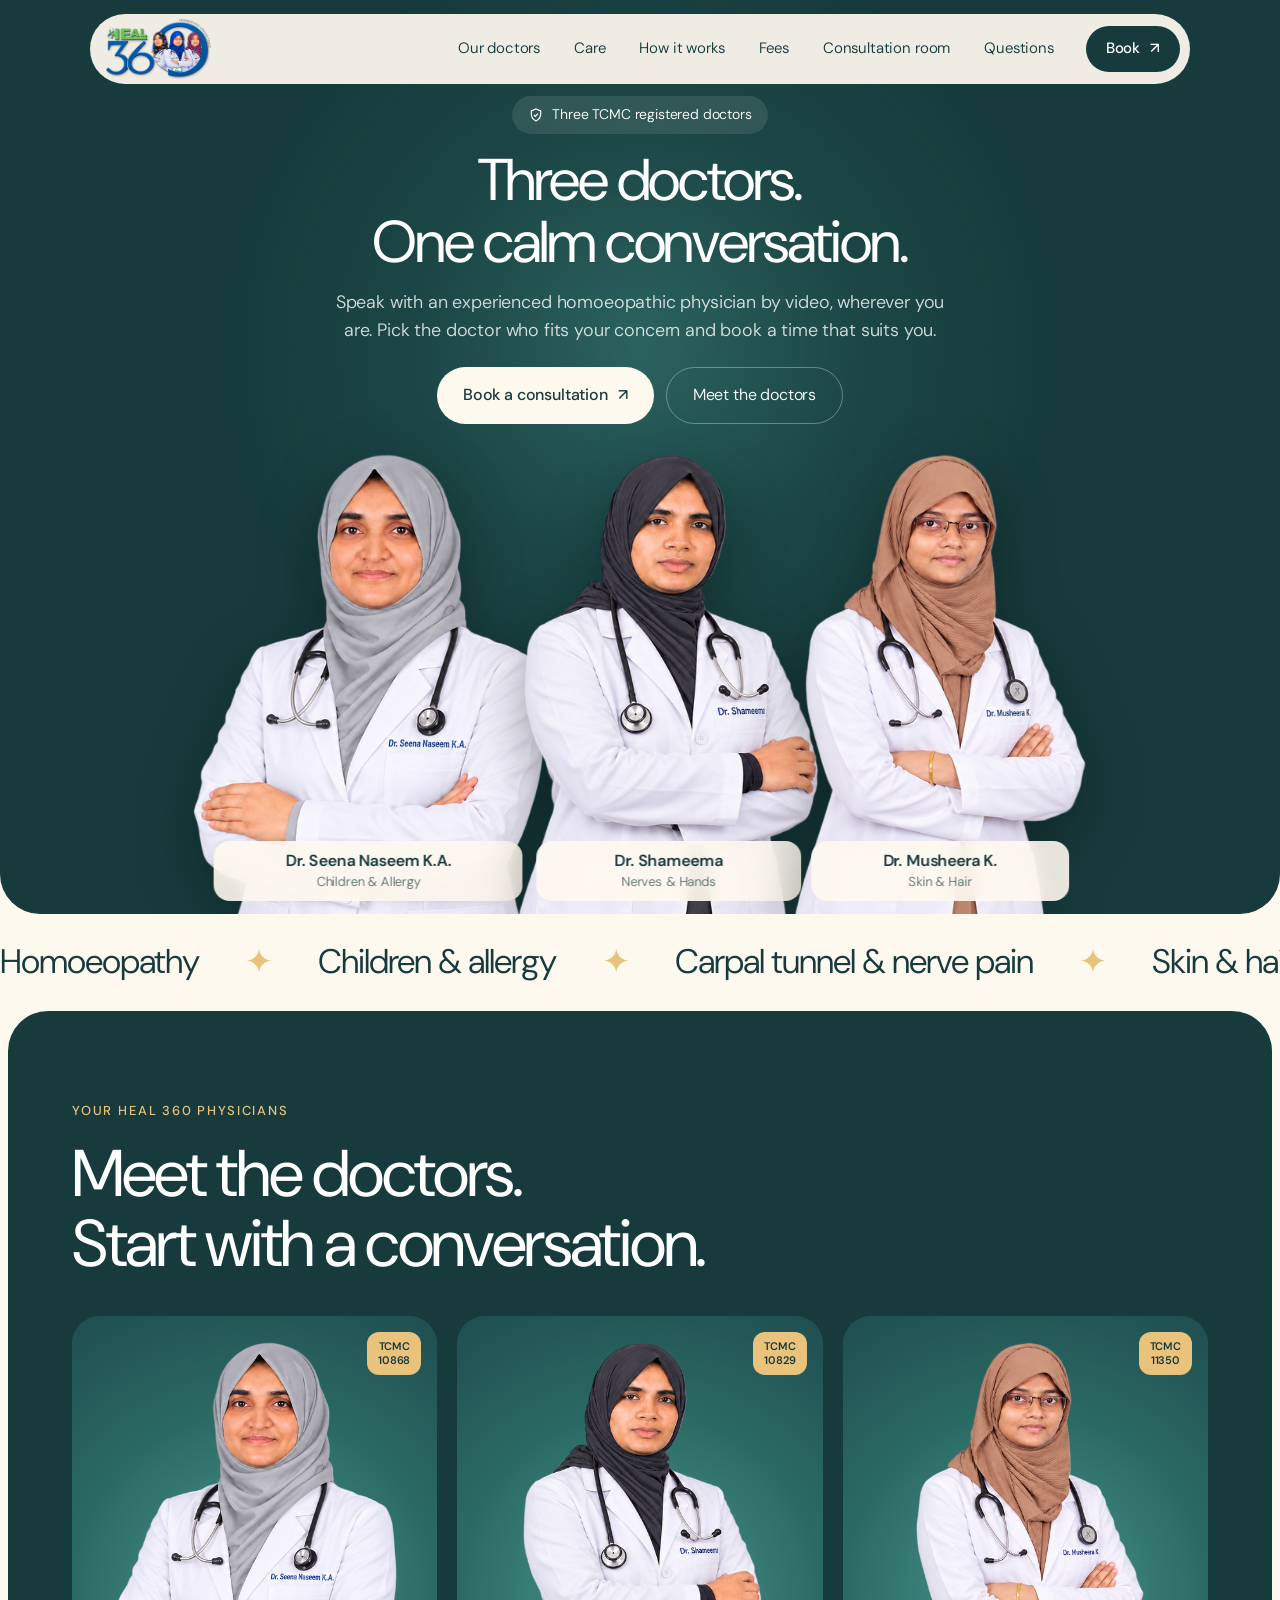
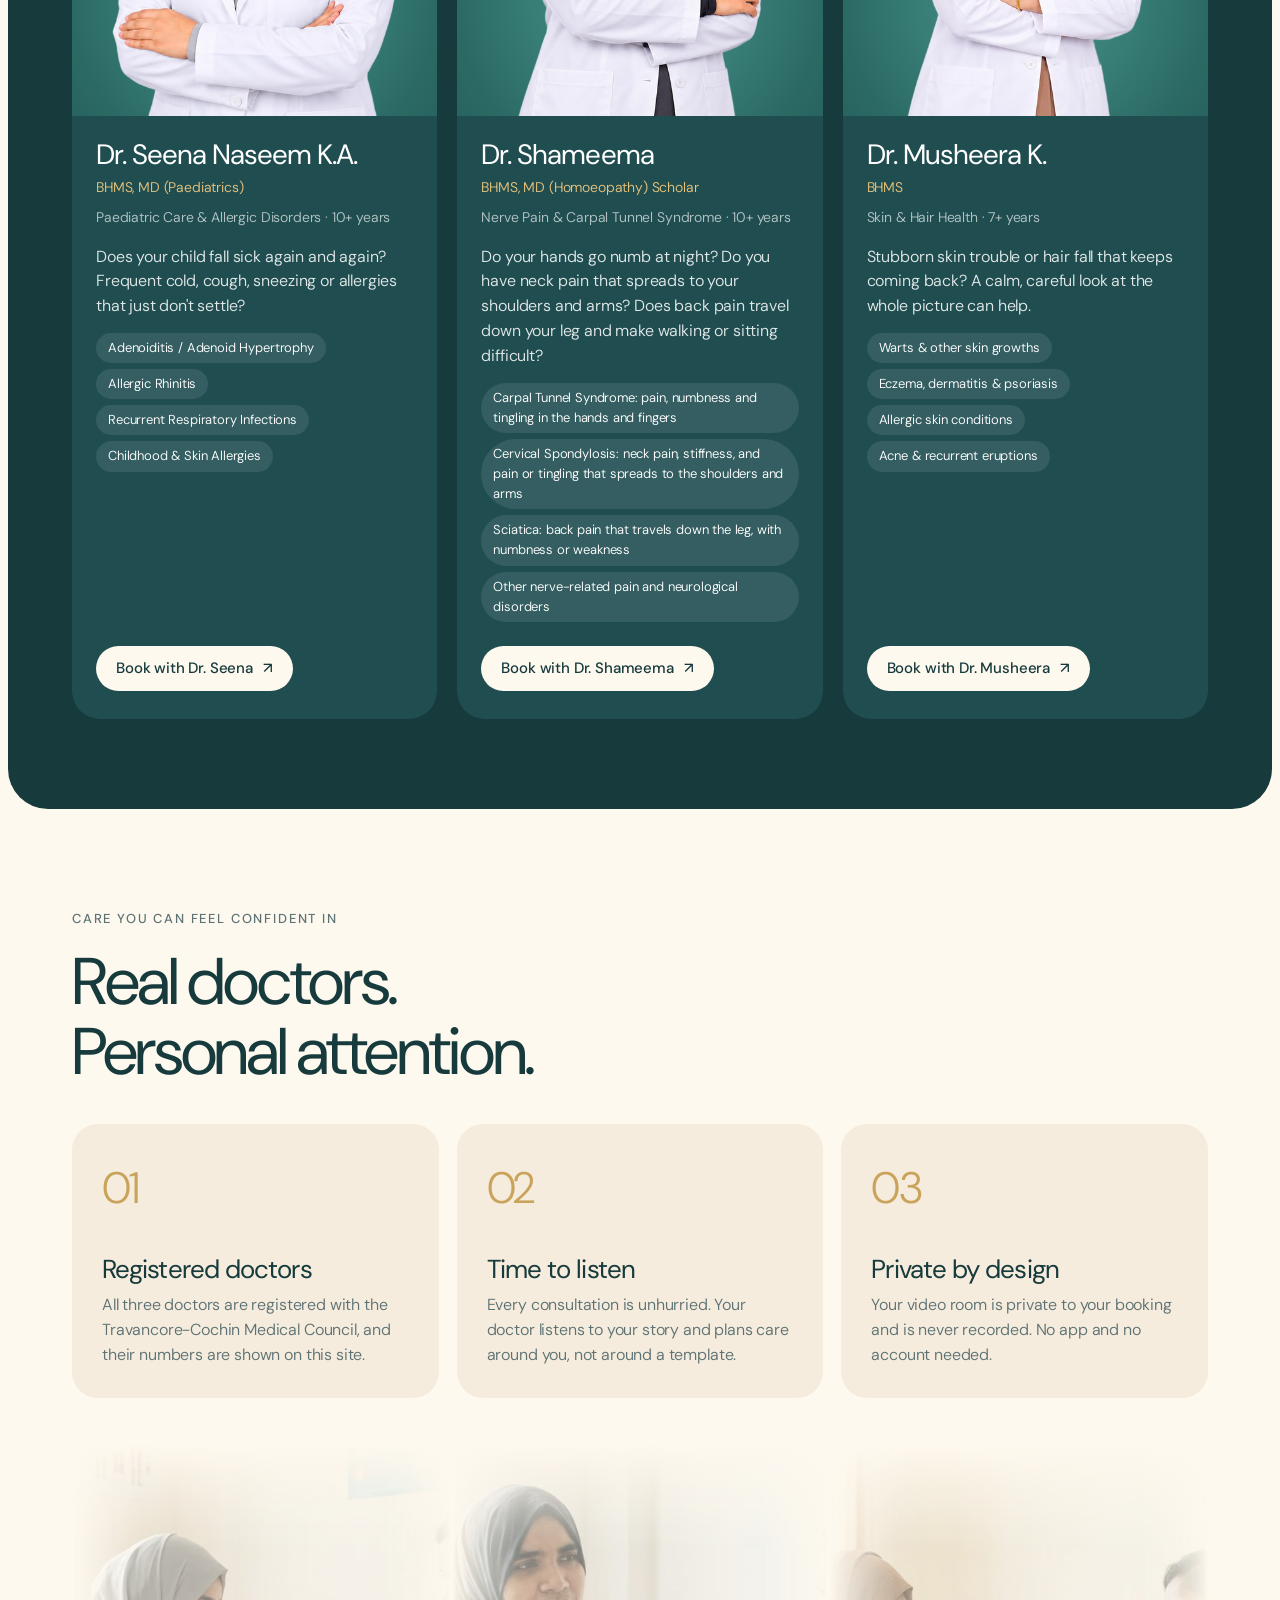
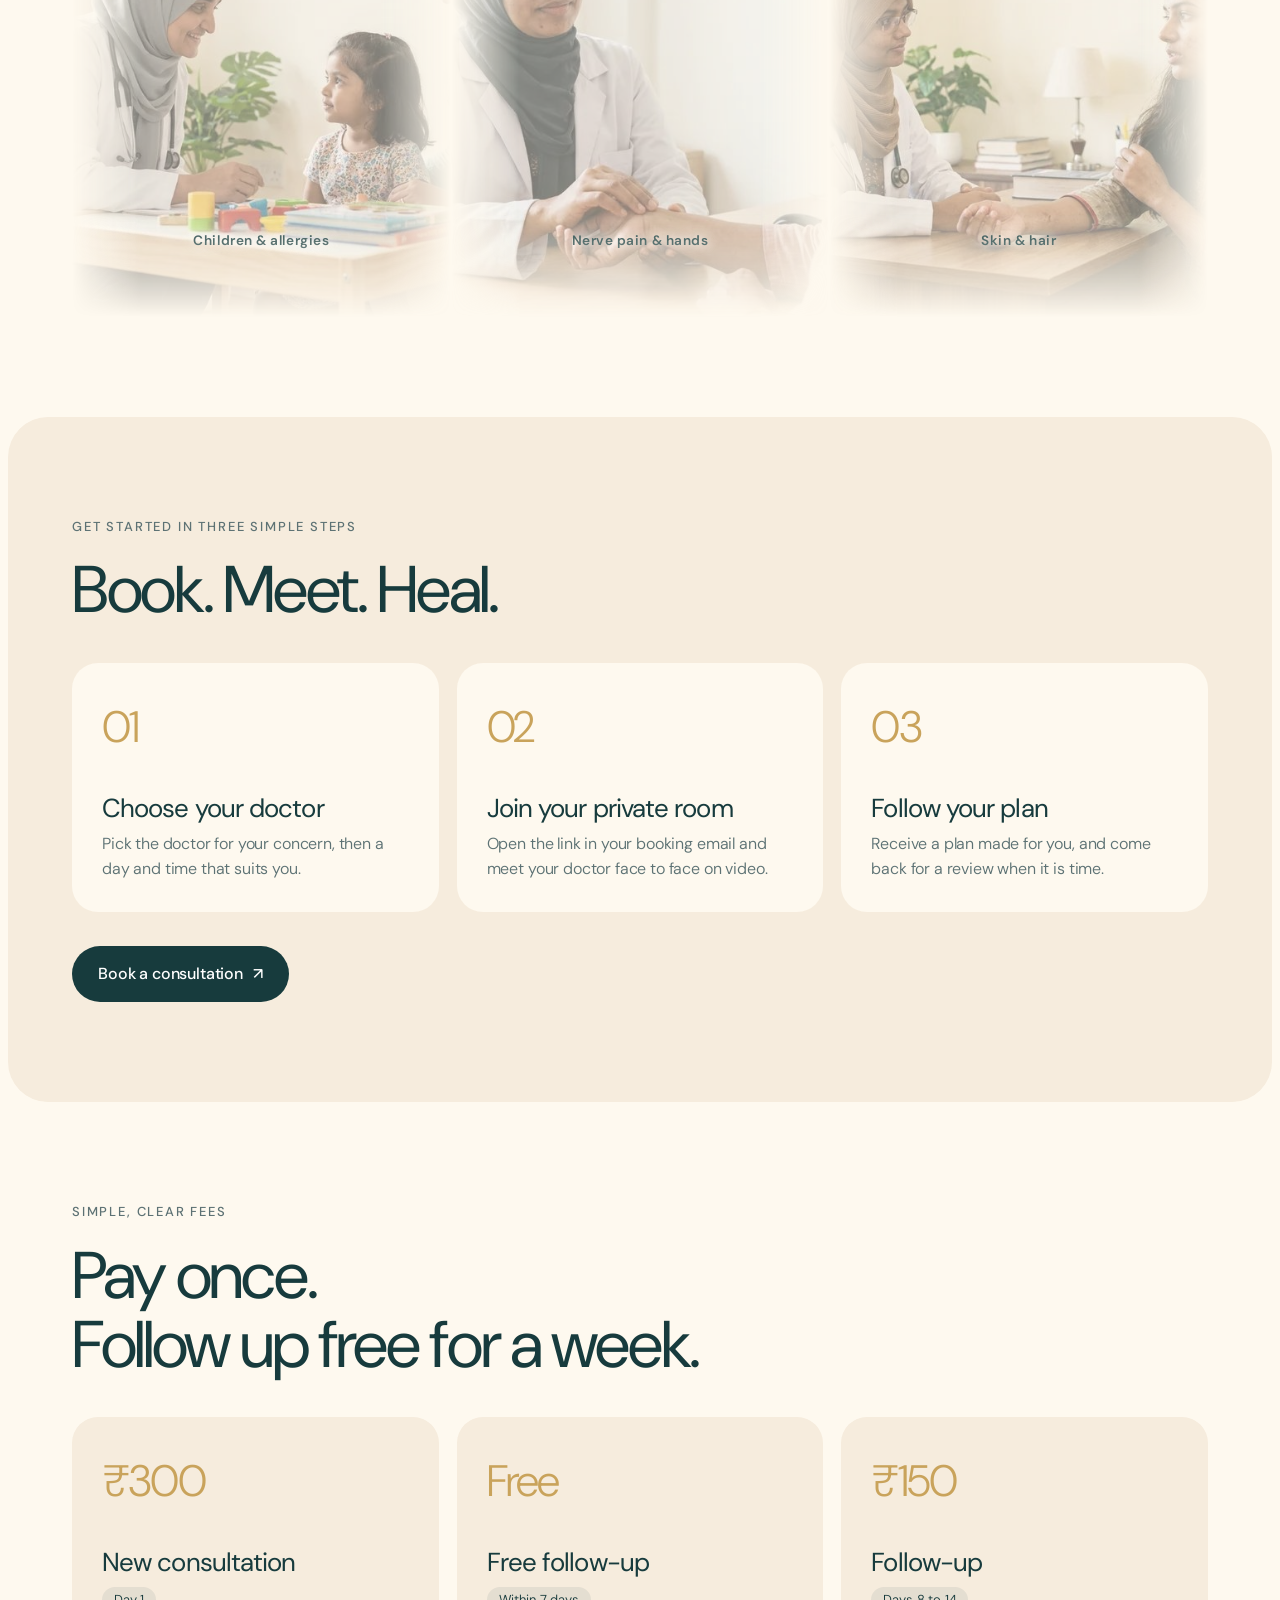
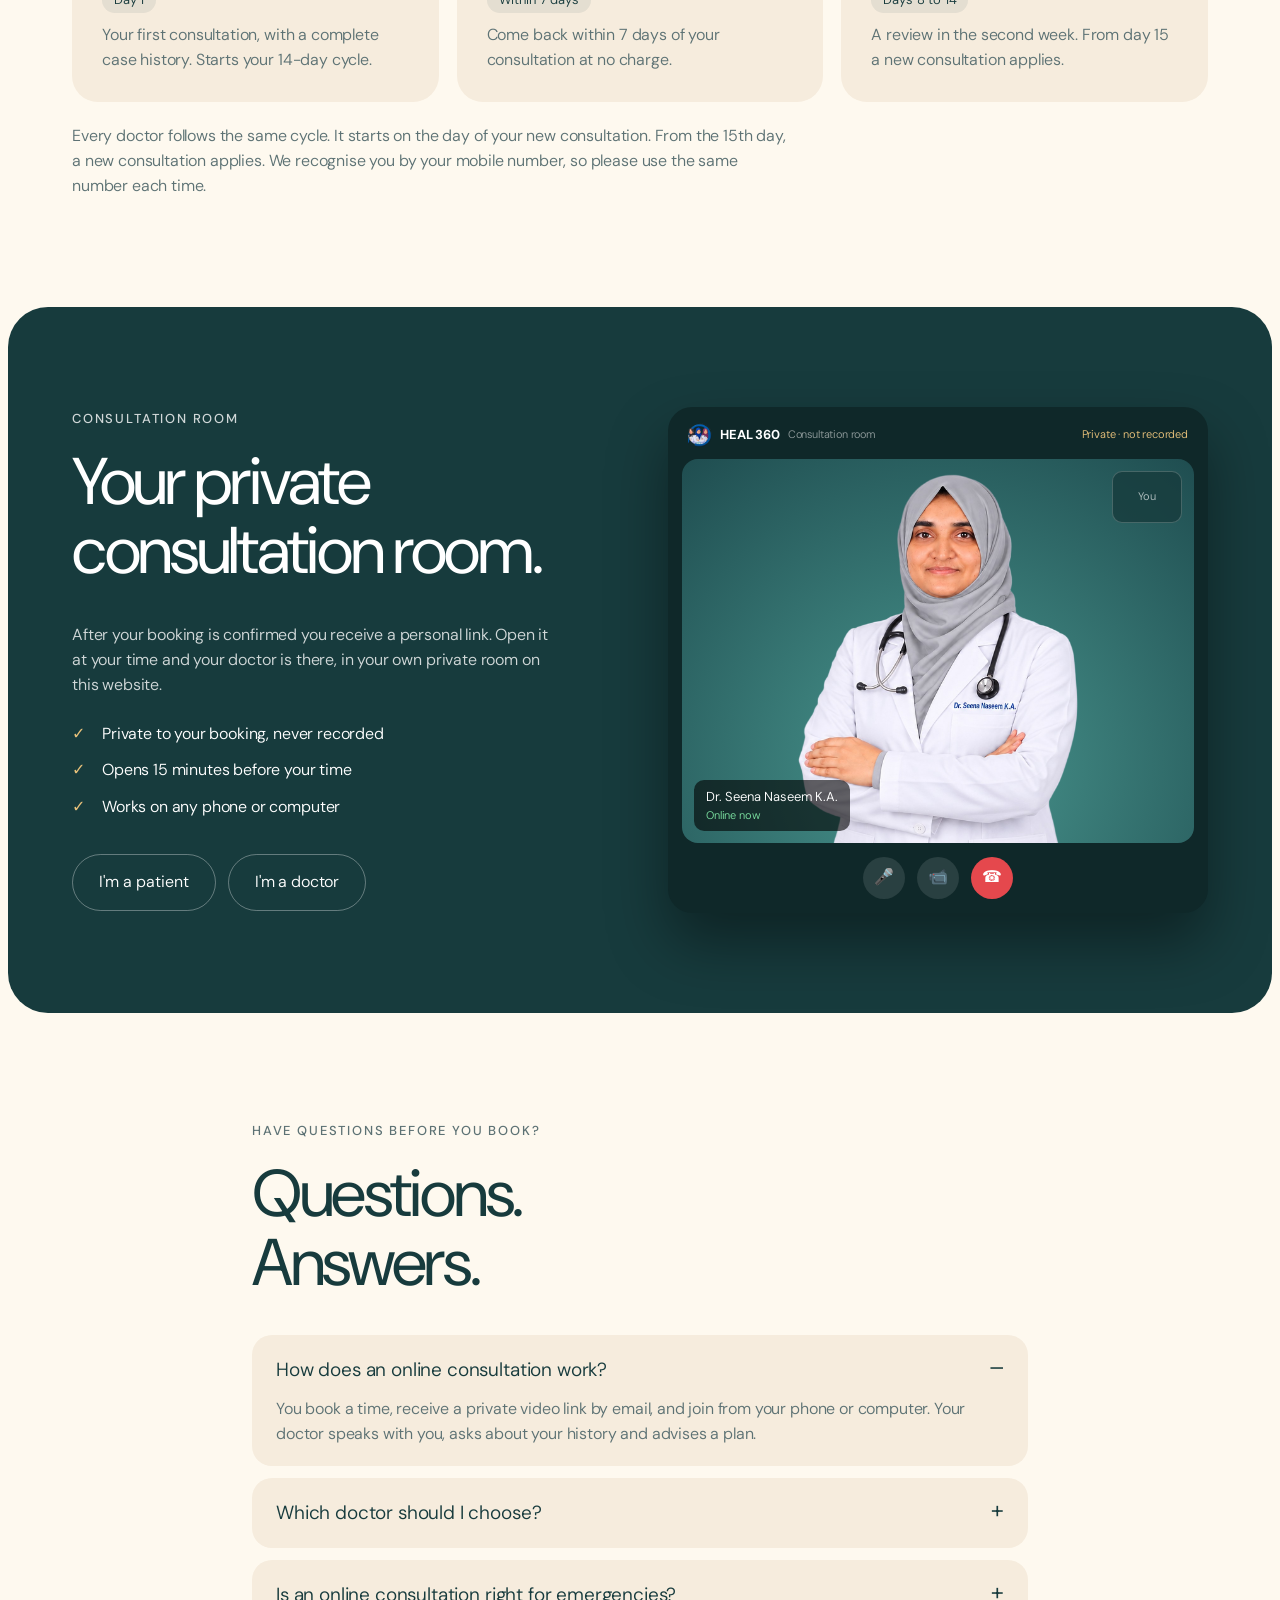
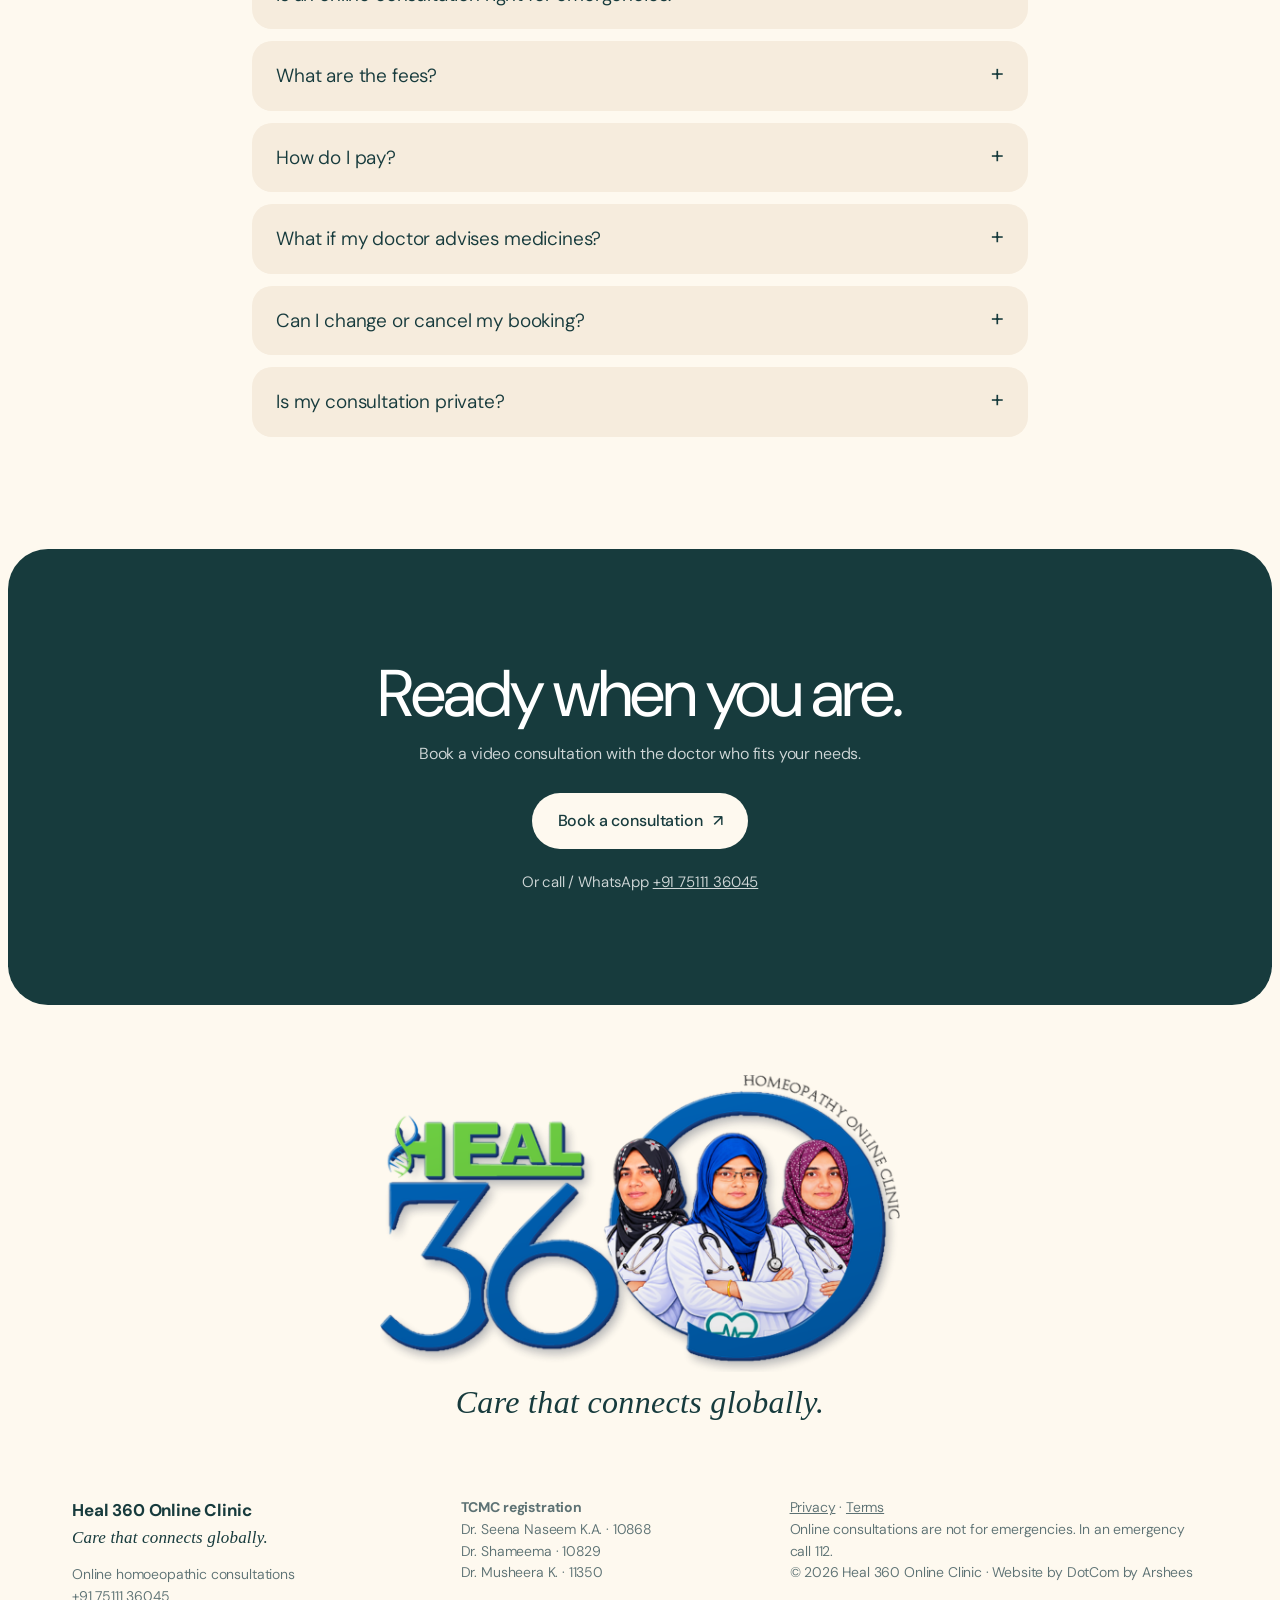
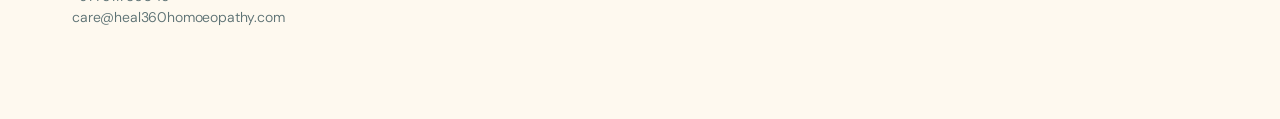
==== index.html @ 78f129c4 "Opening page animation: staggered entrance, doctors rise one by one, tags fade in Co-Authored-By: Cl" ====
<!DOCTYPE html>
<html lang="en">
<head>
<meta charset="utf-8">
<meta name="viewport" content="width=device-width,initial-scale=1">
<title>Heal 360 Online Clinic | Three doctors, one calm conversation</title>
<meta name="description" content="Heal 360 Online Clinic: online video consultation with Dr. Seena, Dr. Shameema and Dr. Musheera, three experienced homoeopathic doctors.">
<meta name="robots" content="noindex,nofollow">
<meta name="theme-color" content="#173B3D">
<link rel="preconnect" href="https://fonts.googleapis.com">
<link rel="preconnect" href="https://fonts.gstatic.com" crossorigin>
<link href="https://fonts.googleapis.com/css2?family=Google+Sans+Flex:wght@300;400;500;600&family=DM+Sans:wght@300;400;500;700&display=swap" rel="stylesheet">
<meta property="og:title" content="Heal 360 Online Clinic | Care that connects globally">
<meta property="og:description" content="Online homoeopathy video consultation with three lady doctors. New consultation &#8377;300, free follow-up within 7 days.">
<meta property="og:type" content="website">
<meta property="og:image" content="logo-real/mark-512.png">
<script type="application/ld+json">{"@context":"https://schema.org","@type":"MedicalClinic","name":"Heal 360 Online Clinic","slogan":"Care that connects globally.","medicalSpecialty":"Homeopathy","telephone":"+917511136045","email":"care@heal360homoeopathy.com","url":"https://www.heal360homoeopathy.com/","availableService":{"@type":"MedicalTherapy","name":"Online homoeopathic video consultation"},"employee":[{"@type":"Physician","name":"Dr. Seena Naseem K.A."},{"@type":"Physician","name":"Dr. Shameema"},{"@type":"Physician","name":"Dr. Musheera K."}]}</script>
<link rel="icon" type="image/png" href="logo-real/favicon-64.png">
<link rel="manifest" href="manifest.webmanifest">
<link rel="apple-touch-icon" href="icons/icon-192.png">
<link rel="stylesheet" href="style.css?v=20261127c">
</head>
<body>

<header class="pill" id="top">
  <a class="brand" href="#top"><img class="navlogo" src="logo-real/heal360-logo-nav.png" width="460" height="262" alt="Heal 360 Homoeopathy Online Clinic. Care that connects globally."></a>
  <nav id="nav">
    <a href="#doctors">Our doctors</a>
    <a href="#care">Care</a>
    <a href="#steps">How it works</a>
    <a href="#fees">Fees</a>
    <a href="room.html">Consultation room</a>
    <a href="#faq">Questions</a>
  </nav>
  <a class="go sm" href="#book" data-book>Book <i>&#8599;</i></a>
  <button class="burger" aria-label="Menu" onclick="document.getElementById('nav').classList.toggle('open')"><span></span><span></span></button>
</header>

<main>
<!-- HERO -->
<section class="hero">
  <div class="spot"></div>
  <div class="hero-in">
    <div class="hero-text">
      <p class="badge"><svg width="16" height="16" viewBox="0 0 24 24" fill="none" stroke="currentColor" stroke-width="1.8"><path d="M12 3l7 3v5c0 4.5-3 8-7 10-4-2-7-5.5-7-10V6z"/><path d="M9 12l2 2 4-4"/></svg> Three TCMC registered doctors</p>
      <h1>Three doctors.<br>One calm conversation.</h1>
      <p class="lead">Speak with an experienced homoeopathic physician by video, wherever you are. Pick the doctor who fits your concern and book a time that suits you.</p>
      <div class="cta">
        <a class="go" href="#book" data-book>Book a consultation <i>&#8599;</i></a>
        <a class="ghost" href="#doctors">Meet the doctors</a>
      </div>
    </div>
  </div>
  <div class="trio" id="trio"></div>
</section>

<!-- marquee -->
<div class="marq" aria-hidden="true"><div class="track">
  <span>Homoeopathy</span><span>Children &amp; allergy</span><span>Carpal tunnel &amp; nerve pain</span><span>Skin &amp; hair</span><span>TCMC registered doctors</span><span>Private video consultation</span>
  <span>Homoeopathy</span><span>Children &amp; allergy</span><span>Carpal tunnel &amp; nerve pain</span><span>Skin &amp; hair</span><span>TCMC registered doctors</span><span>Private video consultation</span>
</div></div>

<!-- DOCTORS -->
<section class="docs" id="doctors">
  <div class="wrap">
    <p class="eyebrow">Your Heal 360 physicians</p>
    <h2 class="light">Meet the doctors.<br>Start with a conversation.</h2>
    <div class="dgrid" id="dgrid"></div>
  </div>
</section>

<!-- CARE -->
<section class="care" id="care">
  <div class="wrap">
    <p class="eyebrow dark">Care you can feel confident in</p>
    <h2>Real doctors.<br>Personal attention.</h2>
    <div class="cgrid">
      <article class="cc reveal"><b>01</b><h3>Registered doctors</h3><p>All three doctors are registered with the Travancore-Cochin Medical Council, and their numbers are shown on this site.</p></article>
      <article class="cc reveal"><b>02</b><h3>Time to listen</h3><p>Every consultation is unhurried. Your doctor listens to your story and plans care around you, not around a template.</p></article>
      <article class="cc reveal"><b>03</b><h3>Private by design</h3><p>Your video room is private to your booking and is never recorded. No app and no account needed.</p></article>
    </div>
    <div class="faded" aria-hidden="true">
      <figure><img src="img/consult-seena.jpg" alt="" loading="lazy"><figcaption>Children &amp; allergies</figcaption></figure>
      <figure><img src="img/consult-shameema.jpg" alt="" loading="lazy"><figcaption>Nerve pain &amp; hands</figcaption></figure>
      <figure><img src="img/consult-musheera.jpg" alt="" loading="lazy"><figcaption>Skin &amp; hair</figcaption></figure>
    </div>
  </div>
</section>

<!-- STEPS -->
<section class="steps" id="steps">
  <div class="wrap">
    <p class="eyebrow dark">Get started in three simple steps</p>
    <h2>Book. Meet. Heal.</h2>
    <div class="srow">
      <div class="st reveal"><span>01</span><h3>Choose your doctor</h3><p>Pick the doctor for your concern, then a day and time that suits you.</p></div>
      <div class="st reveal"><span>02</span><h3>Join your private room</h3><p>Open the link in your booking email and meet your doctor face to face on video.</p></div>
      <div class="st reveal"><span>03</span><h3>Follow your plan</h3><p>Receive a plan made for you, and come back for a review when it is time.</p></div>
    </div>
    <a class="go dark" href="#book" data-book>Book a consultation <i>&#8599;</i></a>
  </div>
</section>

<!-- FEES -->
<section class="fees" id="fees">
  <div class="wrap">
    <p class="eyebrow dark">Simple, clear fees</p>
    <h2>Pay once.<br>Follow up free for a week.</h2>
    <div class="cgrid" id="feegrid"></div>
    <p class="feenote">Every doctor follows the same cycle. It starts on the day of your new consultation. From the 15th day, a new consultation applies. We recognise you by your mobile number, so please use the same number each time.</p>
  </div>
</section>

<!-- ROOM -->
<section class="room" id="room">
  <div class="wrap room-in">
    <div class="room-text reveal">
      <p class="eyebrow">Consultation room</p>
      <h2 class="light">Your private<br>consultation room.</h2>
      <p>After your booking is confirmed you receive a personal link. Open it at your time and your doctor is there, in your own private room on this website.</p>
      <ul class="ticks"><li>Private to your booking, never recorded</li><li>Opens 15 minutes before your time</li><li>Works on any phone or computer</li></ul>
      <div class="room-who">
        <button class="ghost" type="button" id="rwPatient">I'm a patient</button>
        <a class="ghost" href="doctor.html?next=room" id="rwDoctor">I'm a doctor</a>
      </div>
      <form class="room-link" id="rwForm" hidden>
        <label for="rwLink">Paste the consultation link from your booking email</label>
        <div><input id="rwLink" type="text" inputmode="url" placeholder="https://…/room.html?…" autocomplete="off"><button class="ghost" type="submit">Join</button></div>
        <p id="rwErr" role="alert"></p>
        <small>Can't find it? Open your booking email and tap <b>Consultation room</b>, or use <b>Change or cancel</b> on the booking page. The room opens 15 minutes before your time.</small>
      </form>
    </div>
    <div class="room-demo reveal" aria-hidden="true">
      <div class="rd-bar"><img src="logo-real/globe-mark.png" alt="" width="24" height="24"><b>HEAL 360</b><small>Consultation room</small><span>Private &middot; not recorded</span></div>
      <div class="rd-stage"><img id="rdimg" src="img/seena.png" alt=""><div class="rd-name" id="rdname">Dr. Seena Naseem K.A.<small>Online now</small></div><div class="rd-me"><em>You</em></div></div>
      <div class="rd-ctl"><i>&#127908;</i><i>&#128249;</i><i class="end">&#9742;</i></div>
    </div>
  </div>
</section>

<!-- FAQ -->
<section class="faq" id="faq">
  <div class="wrap narrow">
    <p class="eyebrow dark">Have questions before you book?</p>
    <h2>Questions.<br>Answers.</h2>
    <details open><summary>How does an online consultation work?</summary><p>You book a time, receive a private video link by email, and join from your phone or computer. Your doctor speaks with you, asks about your history and advises a plan.</p></details>
    <details><summary>Which doctor should I choose?</summary><p>Dr. Seena is the specialist for children and allergies, Dr. Shameema for nerve pain, carpal tunnel syndrome, neck pain and sciatica, and Dr. Musheera for skin and hair health. If you are unsure, send a WhatsApp message and we will guide you.</p></details>
    <details><summary>Is an online consultation right for emergencies?</summary><p>No. Online consultations are not for emergencies. In an emergency, call your local emergency number (112 in India) or go to the nearest hospital.</p></details>
    <details><summary>What are the fees?</summary><p>A new consultation is &#8377;300. A follow-up within 7 days of your consultation is free, and a follow-up on days 8 to 14 is &#8377;150. From the 15th day a new consultation applies.</p></details>
    <details><summary>How do I pay?</summary><p>You pay by UPI while booking. Scan the QR code or tap Pay in your UPI app, and the payment goes straight to your doctor. Your doctor confirms the booking after seeing the payment.</p></details>
    <details><summary>What if my doctor advises medicines?</summary><p>Your doctor adds the medicine amount for you. You then receive a payment link by email, and the payment goes to that doctor's own UPI. Your booking page shows the amount and lets you tell us when you have paid.</p></details>
    <details><summary>Can I change or cancel my booking?</summary><p>Yes. Use the Change or cancel link in your booking email. Changes close a short time before the consultation, so please do it early.</p></details>
    <details><summary>Is my consultation private?</summary><p>Yes. Your video room is private to your booking and the call is not recorded.</p></details>
  </div>
</section>

<section class="final" id="book">
  <div class="wrap center">
    <h2 class="light">Ready when you are.</h2>
    <p>Book a video consultation with the doctor who fits your needs.</p>
    <a class="go" href="#book" data-book>Book a consultation <i>&#8599;</i></a>
    <p class="call">Or call / WhatsApp <a href="tel:+917511136045">+91 75111 36045</a></p>
  </div>
</section>
<section class="brandband" aria-label="Heal 360">
  <div class="wrap"><img src="logo-real/heal360-logo-transparent.png" alt="Heal 360 Homoeopathy Online Clinic" width="1100" height="628" loading="lazy"><p class="slogan">Care that connects globally.</p></div>
</section>
</main>

<footer>
  <div class="wrap foot">
    <div><b class="fname">Heal 360 Online Clinic</b><span class="slogan sm">Care that connects globally.</span><p>Online homoeopathic consultations<br><a href="tel:+917511136045">+91 75111 36045</a><br><a href="mailto:care@heal360homoeopathy.com">care@heal360homoeopathy.com</a></p></div>
    <div class="regs"><b>TCMC registration</b><br>Dr. Seena Naseem K.A. · 10868<br>Dr. Shameema · 10829<br>Dr. Musheera K. · 11350</div>
    <div class="small"><a href="privacy.html">Privacy</a> &middot; <a href="terms.html">Terms</a><br>Online consultations are not for emergencies. In an emergency call 112.<br>© 2026 Heal 360 Online Clinic · Website by DotCom by Arshees</div>
  </div>
</footer>

<a class="wa" href="https://wa.me/917511136045" aria-label="WhatsApp the clinic" target="_blank" rel="noopener">WhatsApp</a>

<script>document.write('<script src="config.js?v='+Date.now()+'"><\/script>')</script>
<script src="script.js"></script>
<script src="qrcode.js"></script>
<script src="booking.js"></script>
<script>
(function(){try{var T=(window.SITE&&SITE.consultations&&SITE.consultations.types)||[],g=document.getElementById("feegrid");if(!g)return;
var by=function(k){return T.filter(function(x){return x.calSlug===k})[0]||{fee:0}};
var cards=[["New consultation","\u20B9"+by("online-video-consultation").fee,"Day 1","Your first consultation, with a complete case history. Starts your 14-day cycle."],["Free follow-up","Free","Within 7 days","Come back within 7 days of your consultation at no charge."],["Follow-up","\u20B9"+by("follow-up-paid").fee,"Days 8 to 14","A review in the second week. From day 15 a new consultation applies."]];
g.innerHTML=cards.map(function(c){return '<article class="cc reveal in"><b>'+c[1]+'</b><h3>'+c[0]+'</h3><p><span class="chip2">'+c[2]+'</span><br>'+c[3]+'</p></article>'}).join("")}catch(e){}})();
</script>
<script>
(function(){
  var b=document.getElementById("rwPatient"),f=document.getElementById("rwForm"),i=document.getElementById("rwLink"),e=document.getElementById("rwErr");
  if(!b||!f)return;
  b.onclick=function(){f.hidden=!f.hidden;if(!f.hidden)i.focus();};
  f.onsubmit=function(ev){ev.preventDefault();e.textContent="";
    var v=i.value.trim(),m=v.match(/room\.html\?([^\s#]+)/);
    if(!m){e.textContent="That doesn't look like a consultation link. Please paste the whole link from your email.";return;}
    location.href="room.html?"+m[1];};
})();
</script>
</body>
</html>
---- style.css ----
:root{--teal:#173B3D;--teal2:#1f4d50;--cream:#FEF9EF;--beige:#F6ECDD;--ink:#173B3D;--mut:#5d7274;--acc:#E9C27B}
*{box-sizing:border-box;margin:0;padding:0}
html{scroll-behavior:smooth;scroll-padding-top:90px}
html,body{overflow-x:clip}
body{font-family:'Google Sans Flex','DM Sans',system-ui,sans-serif;font-weight:350;background:var(--cream);color:var(--ink);line-height:1.55;letter-spacing:-.01em}
img{max-width:100%;display:block}
a{color:inherit;text-decoration:none}
.wrap{max-width:1180px;margin:0 auto;padding:0 22px}.narrow{max-width:820px}.center{text-align:center}
h1,h2,h3{font-weight:400;letter-spacing:-.035em;line-height:1.05}
h2{font-size:clamp(34px,5.4vw,66px);margin-bottom:38px}
h2.light{color:#fff}
.eyebrow{font-size:13px;letter-spacing:.14em;text-transform:uppercase;color:var(--acc);margin-bottom:18px;font-weight:500}.eyebrow.dark{color:var(--mut)}
/* buttons */
.go{display:inline-flex;align-items:center;gap:10px;background:var(--cream);color:var(--teal);padding:16px 26px;border-radius:99px;font-weight:500;transition:.3s}
.go i{font-style:normal;transition:.3s}.go:hover{transform:translateY(-2px);box-shadow:0 10px 30px #0004}.go:hover i{transform:translate(3px,-3px)}
.go.sm{padding:11px 20px;font-size:15px}.go.dark{background:var(--teal);color:#fff}
.ghost{display:inline-flex;padding:15px 26px;border-radius:99px;border:1px solid #ffffff55;color:#fff;transition:.3s}.ghost:hover{background:#ffffff18}
/* nav */
.pill{position:fixed;z-index:50;top:14px;left:50%;transform:translateX(-50%);width:min(1100px,calc(100% - 24px));display:flex;align-items:center;gap:18px;padding:9px 10px 9px 16px;border-radius:99px;background:#fef9efcc;backdrop-filter:blur(14px);-webkit-backdrop-filter:blur(14px);transition:.3s;animation:drop .9s both}
.pill.on{box-shadow:0 8px 30px #173b3d26}
@keyframes drop{from{opacity:0;transform:translate(-50%,-30px)}}
.brand{display:flex;align-items:center;gap:10px;line-height:1.1}.brand b{display:block;font-weight:600;font-size:16px}.brand small{font-size:11px;color:var(--mut)}
#nav{display:flex;gap:6px;margin-left:auto}#nav a{padding:9px 14px;border-radius:99px;font-size:15px}#nav a:hover{background:#173b3d14}
.pill .go{background:var(--teal);color:#fff}
.burger{display:none;background:none;border:0;width:38px;height:38px;cursor:pointer}.burger span{display:block;height:2px;background:var(--teal);margin:6px 8px}
/* hero */
.hero{position:relative;background:var(--teal);color:#fff;min-height:100svh;padding:120px 0 0;overflow:hidden;display:flex;flex-direction:column;border-radius:0 0 40px 40px}
.spot{position:absolute;left:50%;top:38%;width:900px;height:900px;transform:translate(-50%,-50%);background:radial-gradient(circle,#3f8a8180 0,#2b6a6440 35%,transparent 65%);animation:breathe 7s ease-in-out infinite}
@keyframes breathe{50%{transform:translate(-50%,-50%) scale(1.12)}}
.hero-in{position:relative;z-index:3;text-align:center;padding:0 22px}
.hero-text{max-width:820px;margin:0 auto}
.badge{display:inline-flex;gap:8px;align-items:center;font-size:14px;background:#ffffff1a;padding:8px 16px;border-radius:99px;margin-bottom:24px}
h1{font-size:clamp(40px,7vw,92px);margin-bottom:22px;animation:rise 1s .2s both}
.lead{font-size:clamp(16px,1.6vw,20px);color:#ffffffcc;max-width:620px;margin:0 auto 28px;animation:rise 1s .4s both}
.cta{display:flex;gap:12px;justify-content:center;flex-wrap:wrap;animation:rise 1s .6s both}
@keyframes rise{from{opacity:0;transform:translateY(30px)}}
.trio{position:relative;z-index:2;display:grid;grid-template-columns:repeat(3,1fr);max-width:1000px;width:100%;margin:auto auto 0;padding:30px 12px 0;align-items:end;gap:0}
.fig{position:relative;display:block;animation:rise 1.2s both}.fig:nth-child(1){animation-delay:.5s}.fig:nth-child(2){animation-delay:.7s}.fig:nth-child(3){animation-delay:.9s}
.fig img{width:100%;height:auto;transition:transform .5s ease;filter:drop-shadow(0 20px 30px #0005)}
.fig:hover img{transform:translateY(-8px)}
.chip{position:absolute;left:50%;bottom:14px;transform:translateX(-50%);width:88%;background:#fef9efe6;color:var(--teal);border-radius:16px;padding:10px 12px;text-align:center;line-height:1.25;backdrop-filter:blur(8px)}
.chip b{display:block;font-weight:600;font-size:clamp(11px,1.5vw,16px)}.chip span{font-size:clamp(10px,1.2vw,13px);color:var(--mut)}
/* marquee */
.marq{overflow:hidden;padding:22px 0;white-space:nowrap}
.track{display:inline-flex;gap:46px;animation:mq 32s linear infinite}.track span{font-size:clamp(20px,3vw,34px);letter-spacing:-.03em;color:var(--teal)}
.track span::after{content:"✦";margin-left:46px;color:var(--acc)}
@keyframes mq{to{transform:translateX(-50%)}}
/* doctors */
.docs{background:var(--teal);color:#fff;padding:90px 0;border-radius:40px;margin:0 8px}
.dgrid{display:grid;grid-template-columns:repeat(3,1fr);gap:20px}
.dcard{background:var(--teal2);border-radius:28px;overflow:hidden;display:flex;flex-direction:column;transition:.4s}
.dcard:hover{transform:translateY(-6px);background:#255a5d}
.dpic{position:relative;background:radial-gradient(circle at 50% 70%,#4a9890 0,#2b6a64 55%,#1f4d50 100%);padding-top:26px}
.dpic img{width:82%;margin:0 auto}
.seal{position:absolute;top:16px;right:16px;font-size:11px;line-height:1.25;text-align:center;background:var(--acc);color:var(--teal);padding:8px 11px;border-radius:12px;font-weight:600}
.dbody{padding:24px 24px 28px;display:flex;flex-direction:column;gap:8px;flex:1}
.dbody h3{font-size:28px}.q{color:var(--acc);font-size:14px}.r{color:#ffffffaa;font-size:14px}
.h{margin-top:8px;color:#ffffffdd}
.dbody ul{list-style:none;display:flex;flex-wrap:wrap;gap:6px;margin:6px 0 16px}.dbody li{font-size:13px;background:#ffffff18;padding:5px 12px;border-radius:99px}
.dbody .go{margin-top:auto;align-self:flex-start}
/* care */
.care,.steps,.faq,.fees{padding:100px 0}.feenote{margin-top:22px;color:var(--mut);max-width:720px}.chip2{display:inline-block;background:#173b3d14;border-radius:99px;padding:3px 12px;font-size:13px;margin-bottom:10px;color:var(--teal)}.fname{display:block;font-size:17px;margin-bottom:2px;color:var(--teal)}.small a{text-decoration:underline}
.cgrid,.srow{display:grid;grid-template-columns:repeat(3,1fr);gap:18px}
.cc,.st{background:var(--beige);border-radius:26px;padding:30px;min-height:240px;transition:.4s}.cc:hover,.st:hover{transform:translateY(-5px)}
.cc b,.st span{display:block;font-size:44px;letter-spacing:-.04em;color:#c9a35b;margin-bottom:34px;font-weight:300}
.cc h3,.st h3{font-size:26px;margin-bottom:10px}.cc p,.st p{color:var(--mut)}
.steps{background:var(--beige);border-radius:40px;margin:0 8px}.steps .st{background:var(--cream)}.steps .go{margin-top:34px}
/* room */
.room{background:var(--teal);color:#fff;padding:100px 0;margin-top:8px;border-radius:40px;margin:8px}
.room-in{display:grid;grid-template-columns:1fr 1fr;gap:56px;align-items:center}
.room-text p{color:#ffffffcc;margin-bottom:18px;max-width:480px}
.ticks{list-style:none;margin-bottom:28px}.ticks li{padding:6px 0 6px 30px;position:relative}.ticks li::before{content:"✓";position:absolute;left:0;color:var(--acc)}
.room-demo{background:#0f2829;border-radius:24px;padding:14px;box-shadow:0 30px 60px #0006}
.rd-bar{display:flex;align-items:center;gap:8px;font-size:13px;padding:2px 6px 12px}.rd-bar small{color:#ffffff88}.rd-bar span{margin-left:auto;font-size:11px;color:var(--acc)}
.rd-stage{position:relative;aspect-ratio:4/3;border-radius:16px;background:radial-gradient(circle at 50% 80%,#4a9890,#1f4d50);overflow:hidden;display:flex;align-items:flex-end;justify-content:center}
.rd-stage>img{height:96%;width:auto;transition:opacity .4s}
.rd-name{position:absolute;left:12px;bottom:12px;background:#0009;padding:7px 12px;border-radius:10px;font-size:13px}.rd-name small{display:block;color:#7be0a0;font-size:11px}
.rd-me{position:absolute;right:12px;top:12px;width:70px;height:52px;border-radius:10px;background:#173b3dcc;border:1px solid #fff3;display:grid;place-items:center}.rd-me em{font-size:11px;font-style:normal;color:#fffa}
.rd-ctl{display:flex;justify-content:center;gap:12px;padding-top:14px}.rd-ctl i{width:42px;height:42px;border-radius:50%;background:#ffffff1c;display:grid;place-items:center;font-style:normal}.rd-ctl .end{background:#e5484d}
/* faq */
details{background:var(--beige);border-radius:20px;padding:20px 24px;margin-bottom:12px}
summary{cursor:pointer;font-size:19px;list-style:none;display:flex;justify-content:space-between;gap:12px}summary::after{content:"+";font-size:24px;line-height:1}details[open] summary::after{content:"–"}
details p{margin-top:12px;color:var(--mut)}
/* final */
.final{background:var(--teal);color:#fff;padding:110px 0;border-radius:40px;margin:0 8px}
.final h2{margin-bottom:14px}.final p{color:#ffffffcc;margin-bottom:26px}.final .call{margin:22px 0 0;font-size:15px}.final .call a{text-decoration:underline}
footer{padding:50px 0 90px;font-size:14px;color:var(--mut)}
.foot{display:grid;grid-template-columns:1.2fr 1fr 1.4fr;gap:30px}.foot .flogo{height:auto;width:210px;max-width:100%;margin-bottom:4px;display:block}
.quiet{color:inherit}
.wa{position:fixed;right:16px;bottom:16px;z-index:40;background:#25d366;color:#fff;padding:12px 18px;border-radius:99px;font-weight:500;box-shadow:0 8px 24px #0003}
.brandband{padding:70px 0 20px;text-align:center}.brandband img{display:block;margin:0 auto;width:min(520px,84%);height:auto}.slogan{font-family:Georgia,'Times New Roman',serif;font-style:italic;font-size:clamp(22px,3.4vw,32px);color:var(--teal);margin:6px 0 0;letter-spacing:.01em}.slogan.sm{display:block;font-size:17px;margin:0 0 12px}
/* reveal */
.reveal{opacity:0;transform:translateY(34px);transition:opacity .8s,transform .8s}.reveal.in{opacity:1;transform:none}
@media(prefers-reduced-motion:reduce){*{animation:none!important;transition:none!important}.reveal{opacity:1;transform:none}}
/* nav logo */
.pill{border-radius:36px;padding:5px 10px 5px 16px;background:#fef9efee}.navlogo{height:60px;width:auto;display:block}
/* mobile */
@media(max-width:860px){
 #nav{display:none;position:absolute;top:62px;left:0;right:0;flex-direction:column;background:var(--cream);border-radius:24px;padding:10px;box-shadow:0 14px 40px #0003}#nav.open{display:flex}
 .burger{display:block;margin-left:auto}.navlogo{height:48px}#nav{top:64px}.pill .go.sm{display:none}
 .dgrid,.cgrid,.srow,.room-in,.foot{grid-template-columns:1fr}
 .dpic img{width:62%}
 .hero{padding-top:104px}.trio{padding:20px 4px 0}
 .chip{width:96%;padding:6px 4px;bottom:6px;border-radius:10px}.chip span{display:none}
 .docs,.final,.steps,.room{border-radius:28px}
}
/* hero tuning: doctors are the heroes, keep them in view */
h1{font-size:clamp(34px,4.6vw,64px);margin-bottom:16px}
.lead{font-size:clamp(15px,1.4vw,18px);margin-bottom:22px}
.badge{margin-bottom:16px}
.hero{padding-top:96px}
.trio{max-width:1060px}
.wa{transition:opacity .3s}.wa.hide{opacity:0;pointer-events:none}
@media(max-width:860px){.cta .ghost{display:none}.lead{margin-bottom:18px}h1{font-size:34px}.hero-text .badge{font-size:12px}}
/* same height for every doctor */
.trio{display:flex;justify-content:center;align-items:flex-end;gap:0;grid-template-columns:none;max-width:none}
.fig{flex:0 0 auto}
.fig img{height:min(58svh,36vw);width:auto;max-width:none}
.fig+.fig{margin-left:-2vw}
.dpic{height:400px;display:flex;align-items:flex-end;justify-content:center;padding-top:26px}
.dpic img{height:100%;width:auto;max-width:92%;object-fit:contain;object-position:bottom;margin:0}
@media(max-width:860px){.fig img{height:50vw}.fig+.fig{margin-left:-8vw}.dpic{height:360px}.dpic img{width:auto}}
@media(max-width:860px){.chip{width:92%}.chip b{font-size:10px;white-space:normal}}

.room-who{display:flex;gap:12px;flex-wrap:wrap;margin-top:4px}
.room-who .ghost{cursor:pointer;font:inherit;background:transparent}
.room-link{margin-top:18px;max-width:460px}
.room-link label{display:block;font-size:.9rem;opacity:.85;margin-bottom:8px}
.room-link div{display:flex;gap:8px}
.room-link input{flex:1;min-width:0;padding:13px 16px;border-radius:99px;border:1px solid #ffffff55;background:#ffffff14;color:#fff;font:inherit}
.room-link input::placeholder{color:#ffffff88}
.room-link button{cursor:pointer;font:inherit;background:#fff;color:#0f2e2c;border-color:#fff}
.room-link p{color:#ffd9d9;font-size:.85rem;margin:8px 0 0;min-height:1em}
.room-link small{display:block;opacity:.7;margin-top:6px;line-height:1.5}

/* faded consultation photos (preview) */
.faded{display:grid;grid-template-columns:repeat(3,1fr);gap:0;margin-top:46px;position:relative;-webkit-mask-image:linear-gradient(to bottom,transparent,#000 22%,#000 78%,transparent);mask-image:linear-gradient(to bottom,transparent,#000 22%,#000 78%,transparent)}
.faded figure{margin:0;position:relative;overflow:hidden;aspect-ratio:4/5;-webkit-mask-image:linear-gradient(to right,transparent,#000 18%,#000 82%,transparent);mask-image:linear-gradient(to right,transparent,#000 18%,#000 82%,transparent)}
.faded img{width:100%;height:100%;object-fit:cover;opacity:.5;filter:saturate(.85)}
.faded figcaption{position:absolute;left:0;right:0;bottom:14%;text-align:center;font-weight:600;font-size:.85rem;letter-spacing:.04em;color:var(--teal);text-shadow:0 0 8px #fff,0 0 14px #fff}
@media(max-width:700px){.faded{grid-template-columns:1fr;margin-top:30px}.faded figure{aspect-ratio:16/10}}

/* opening animation (preview) */
.hero .badge{animation:rise .9s .05s both}
h1{animation:rise 1s .25s both,blurin 1s .25s both}
@keyframes blurin{from{filter:blur(10px)}}
.fig{animation:figin 1.3s cubic-bezier(.2,.8,.2,1) both}
.fig:nth-child(1){animation-delay:.7s}.fig:nth-child(2){animation-delay:1s}.fig:nth-child(3){animation-delay:1.3s}
@keyframes figin{from{opacity:0;transform:translateY(60px) scale(.94)}}
.fig .chip{animation:chipin .8s both}
.fig:nth-child(1) .chip{animation-delay:1.9s}.fig:nth-child(2) .chip{animation-delay:2.2s}.fig:nth-child(3) .chip{animation-delay:2.5s}
@keyframes chipin{from{opacity:0;transform:translateY(12px)}}
.spot{animation:breathe 7s ease-in-out infinite,glowin 2s both}
@keyframes glowin{from{opacity:0}}
@media(prefers-reduced-motion:reduce){*{animation-duration:.01ms!important;animation-delay:0s!important}}
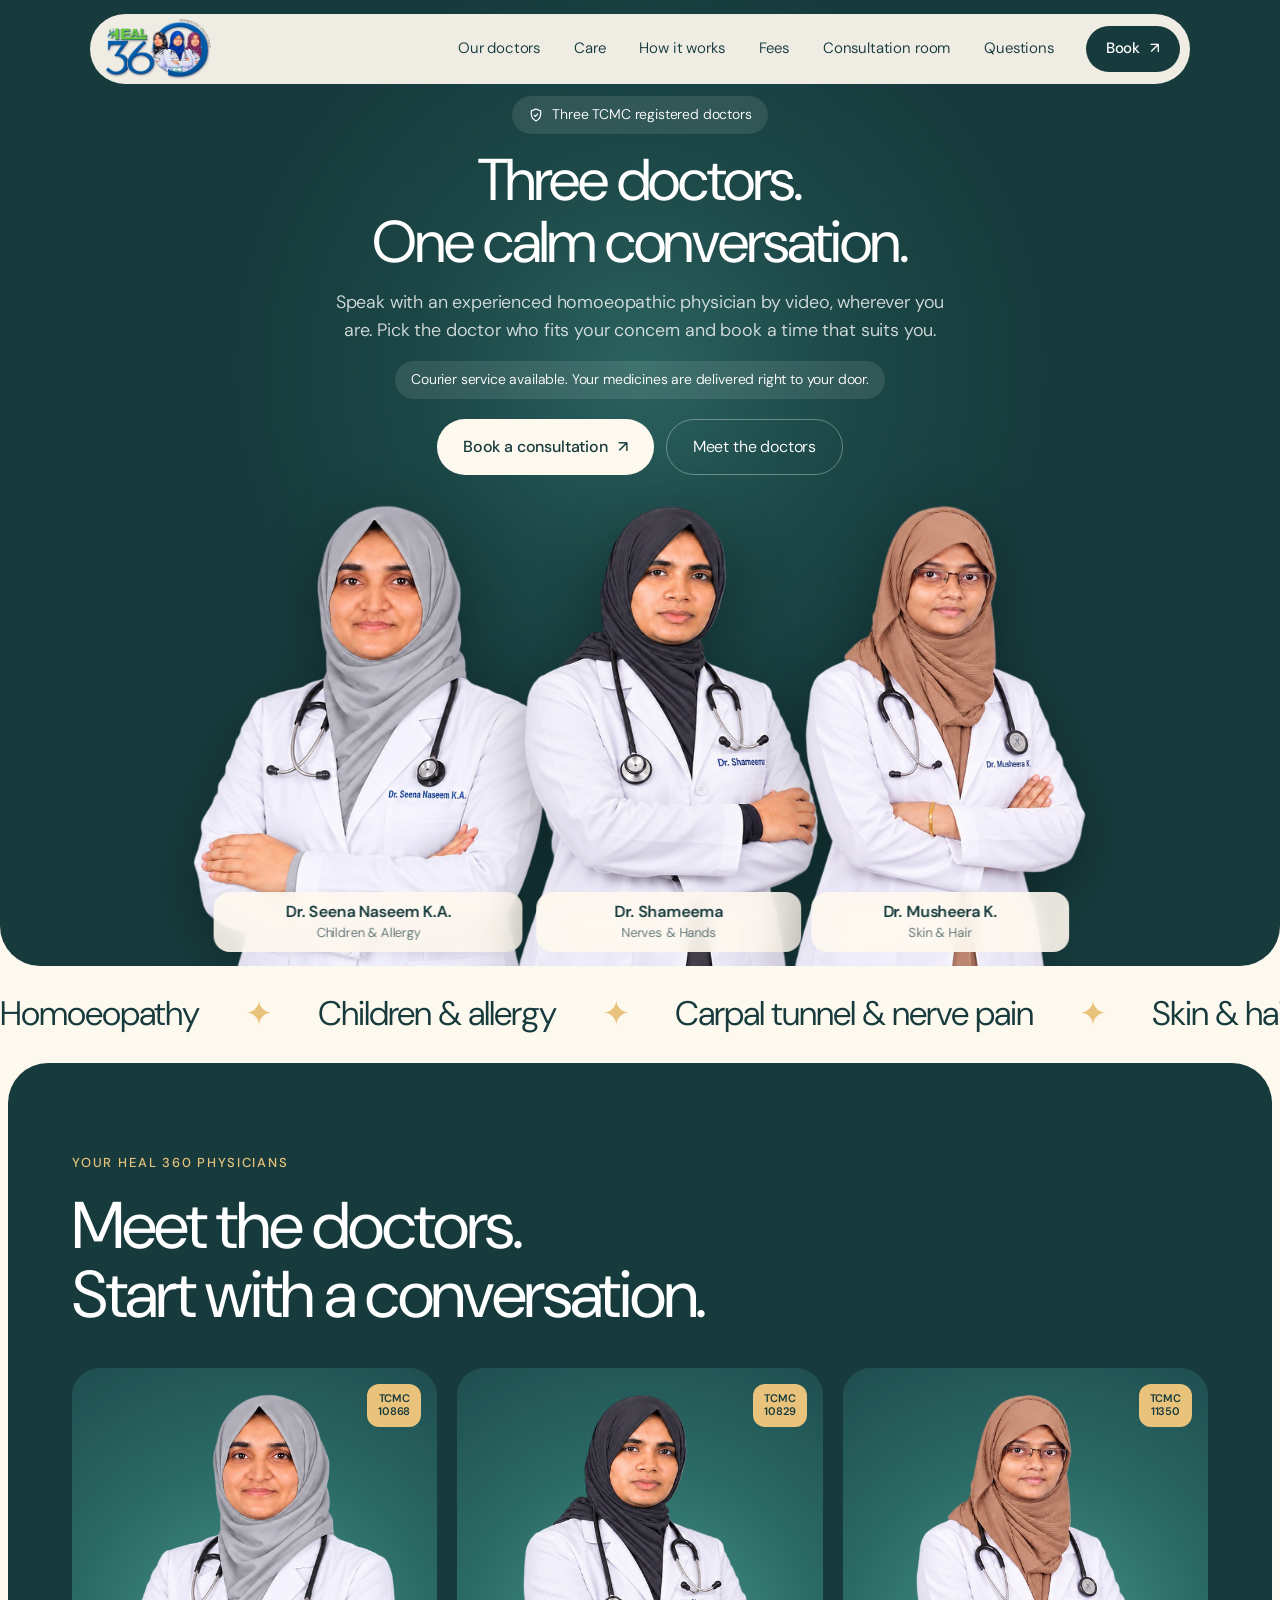
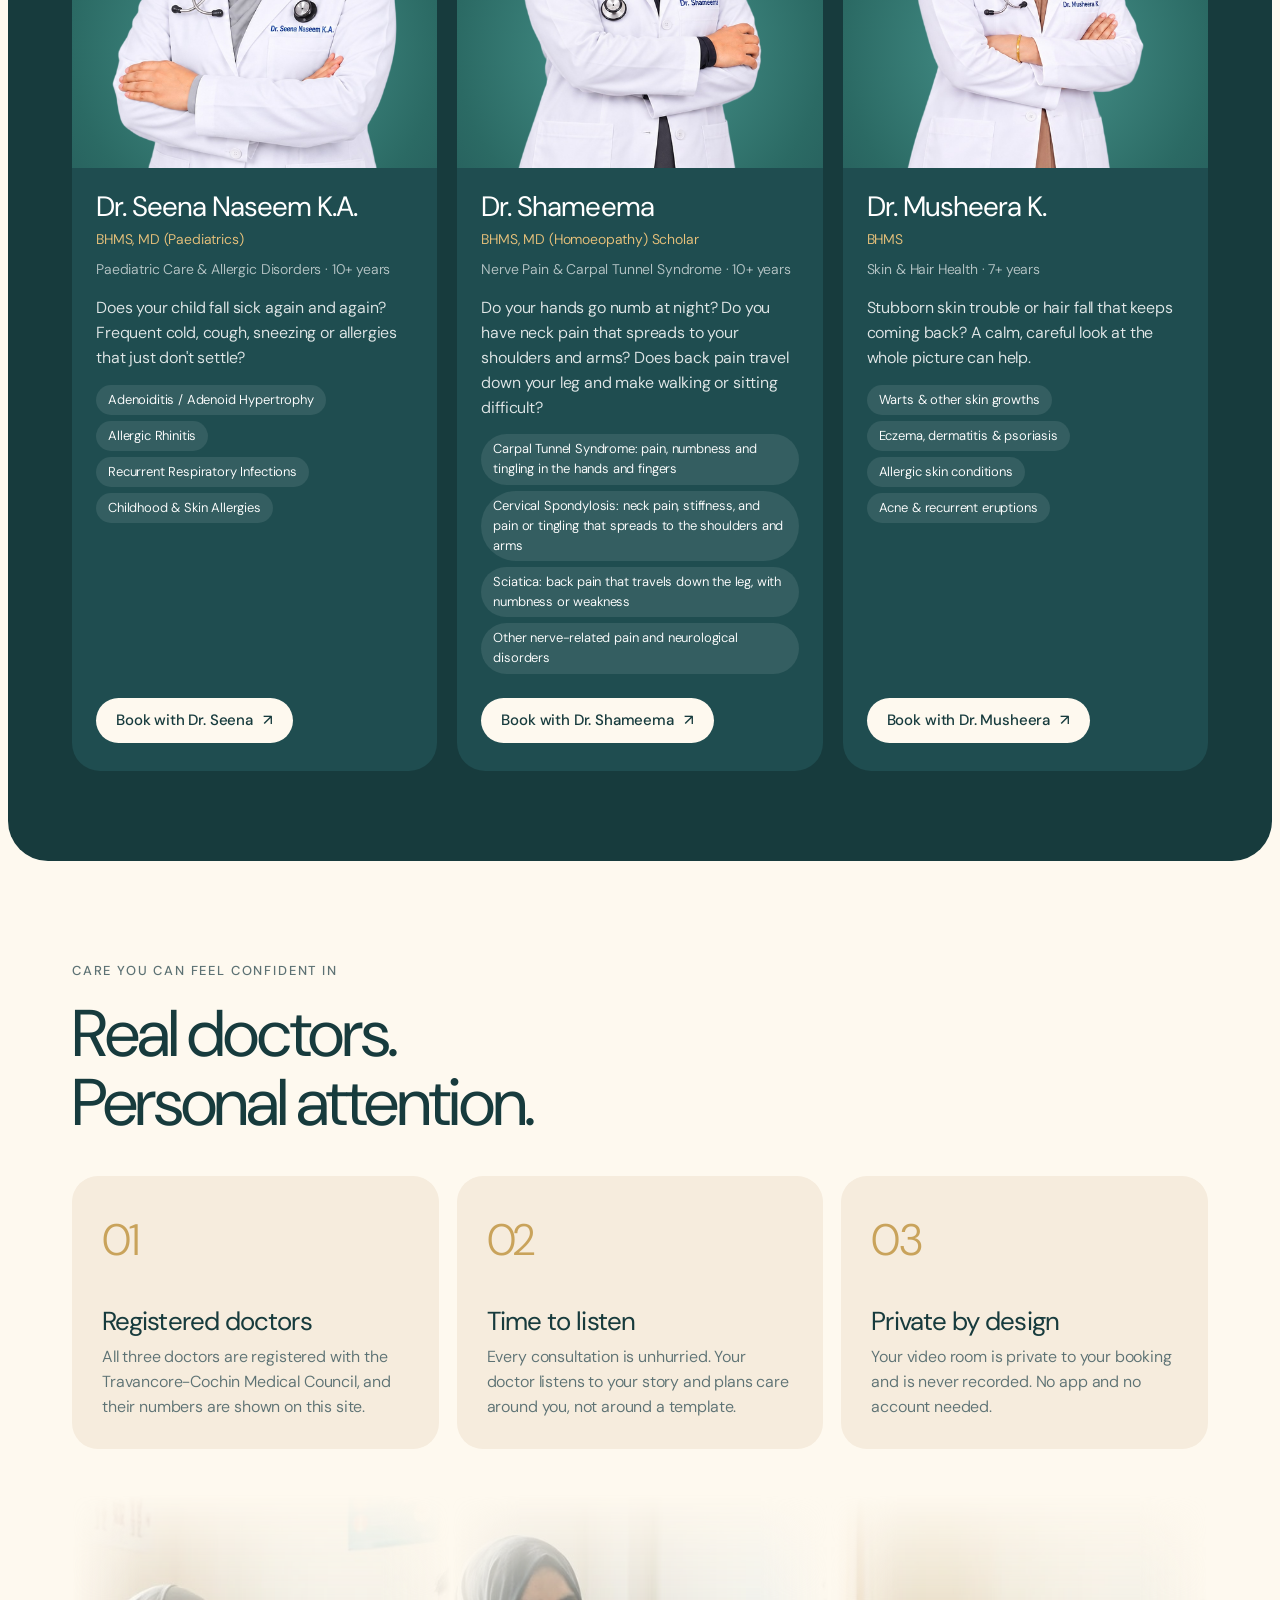
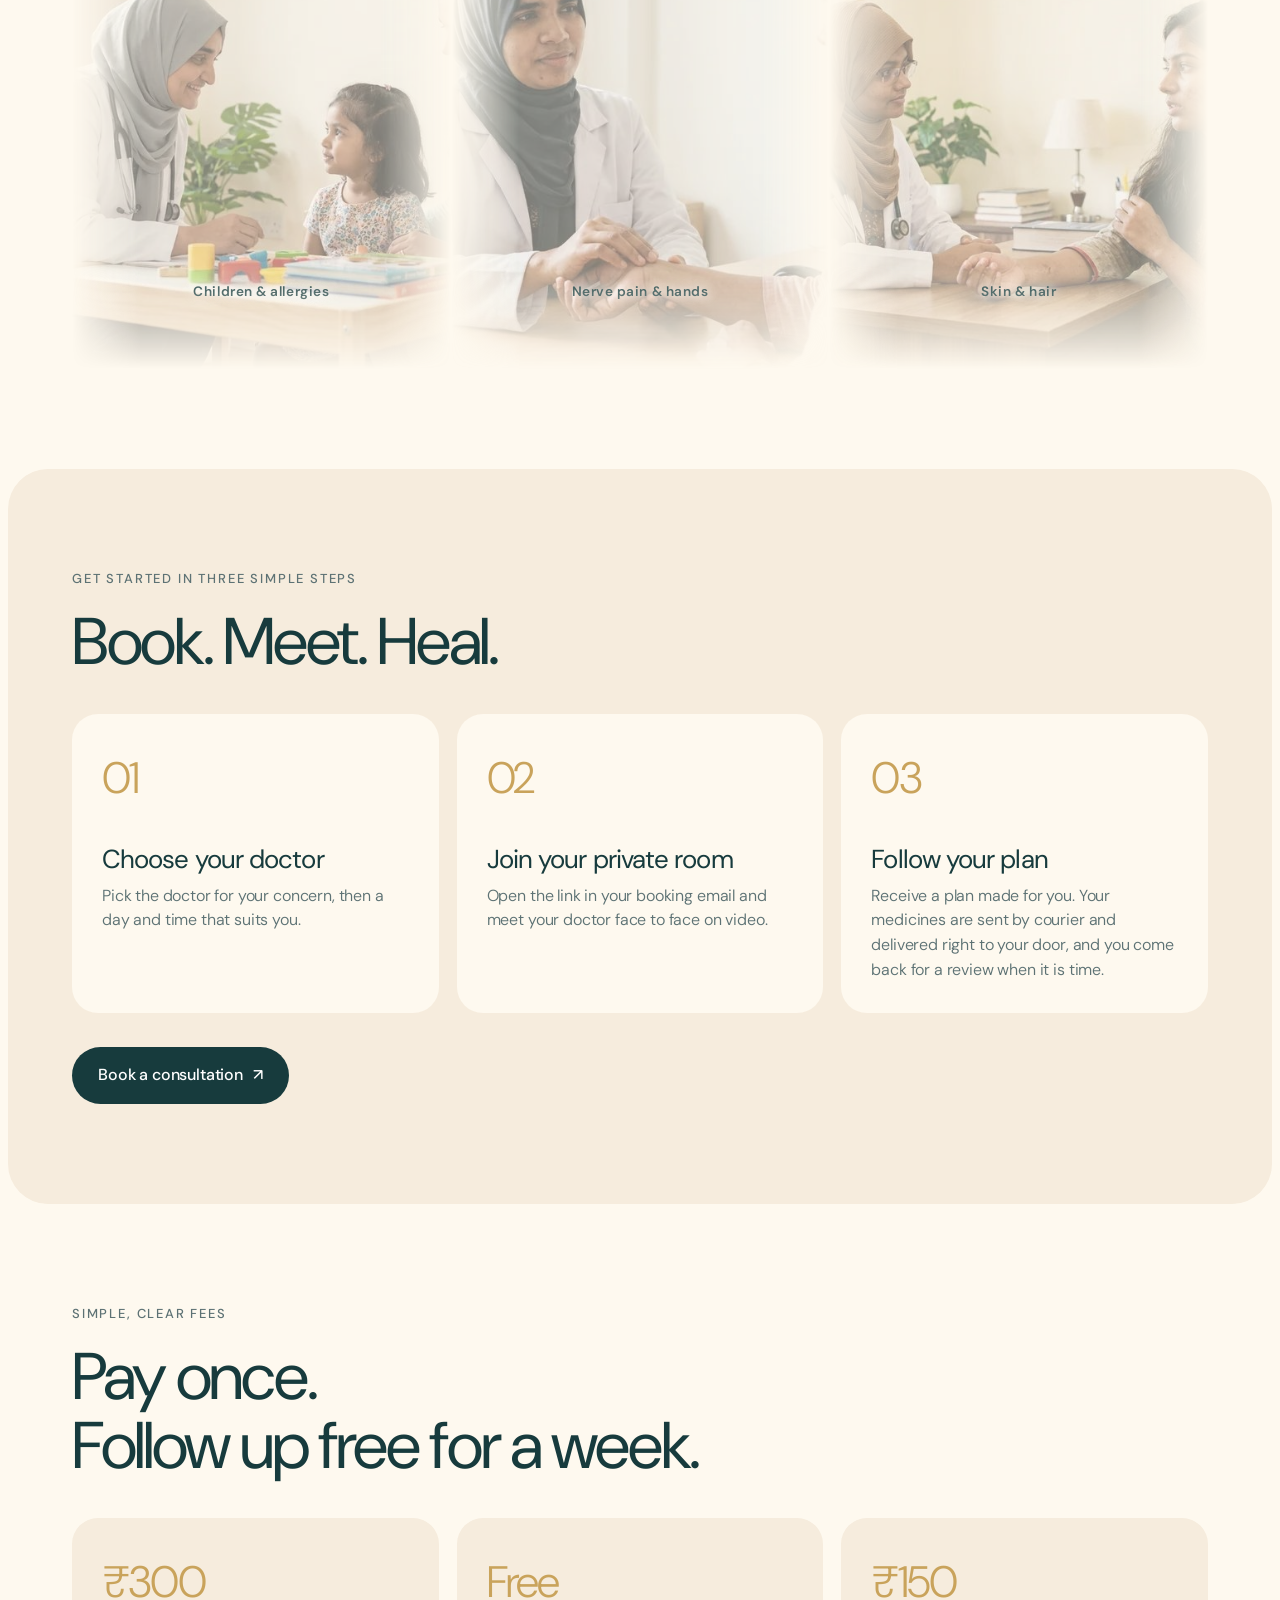
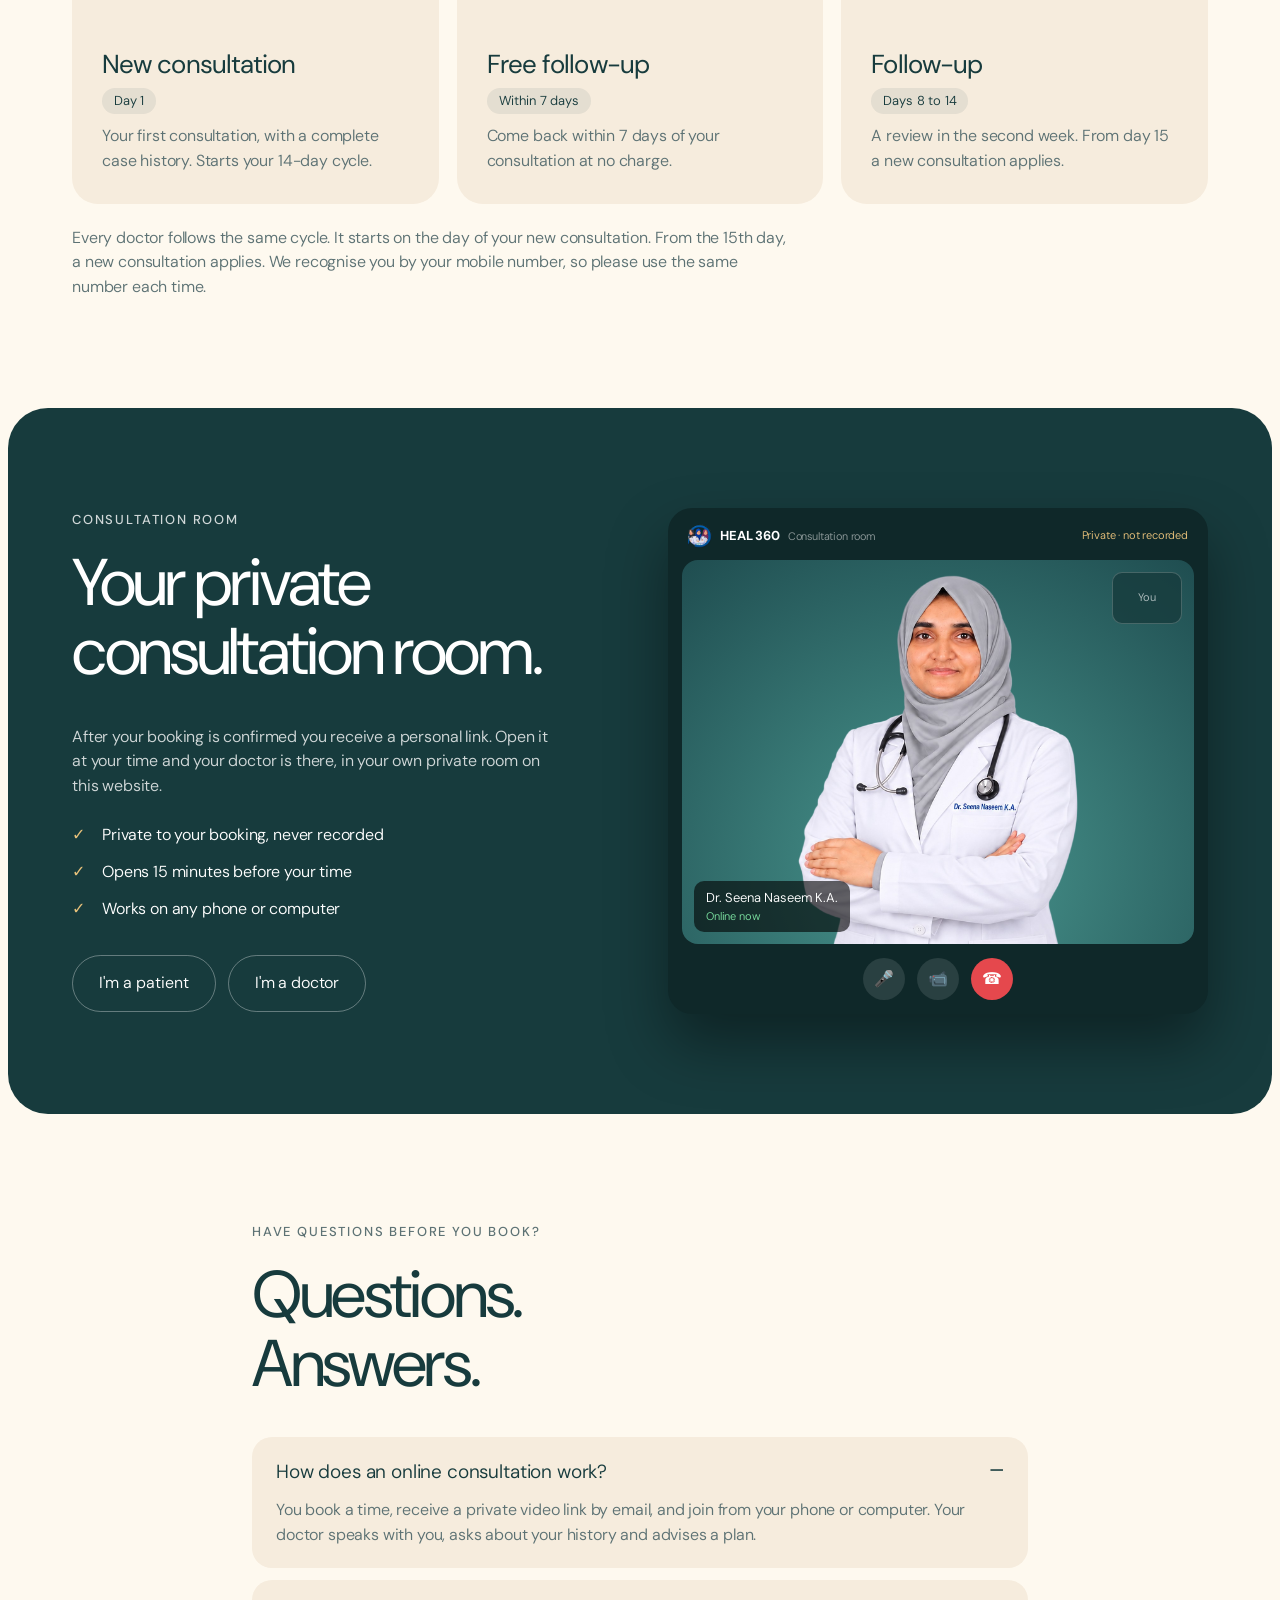
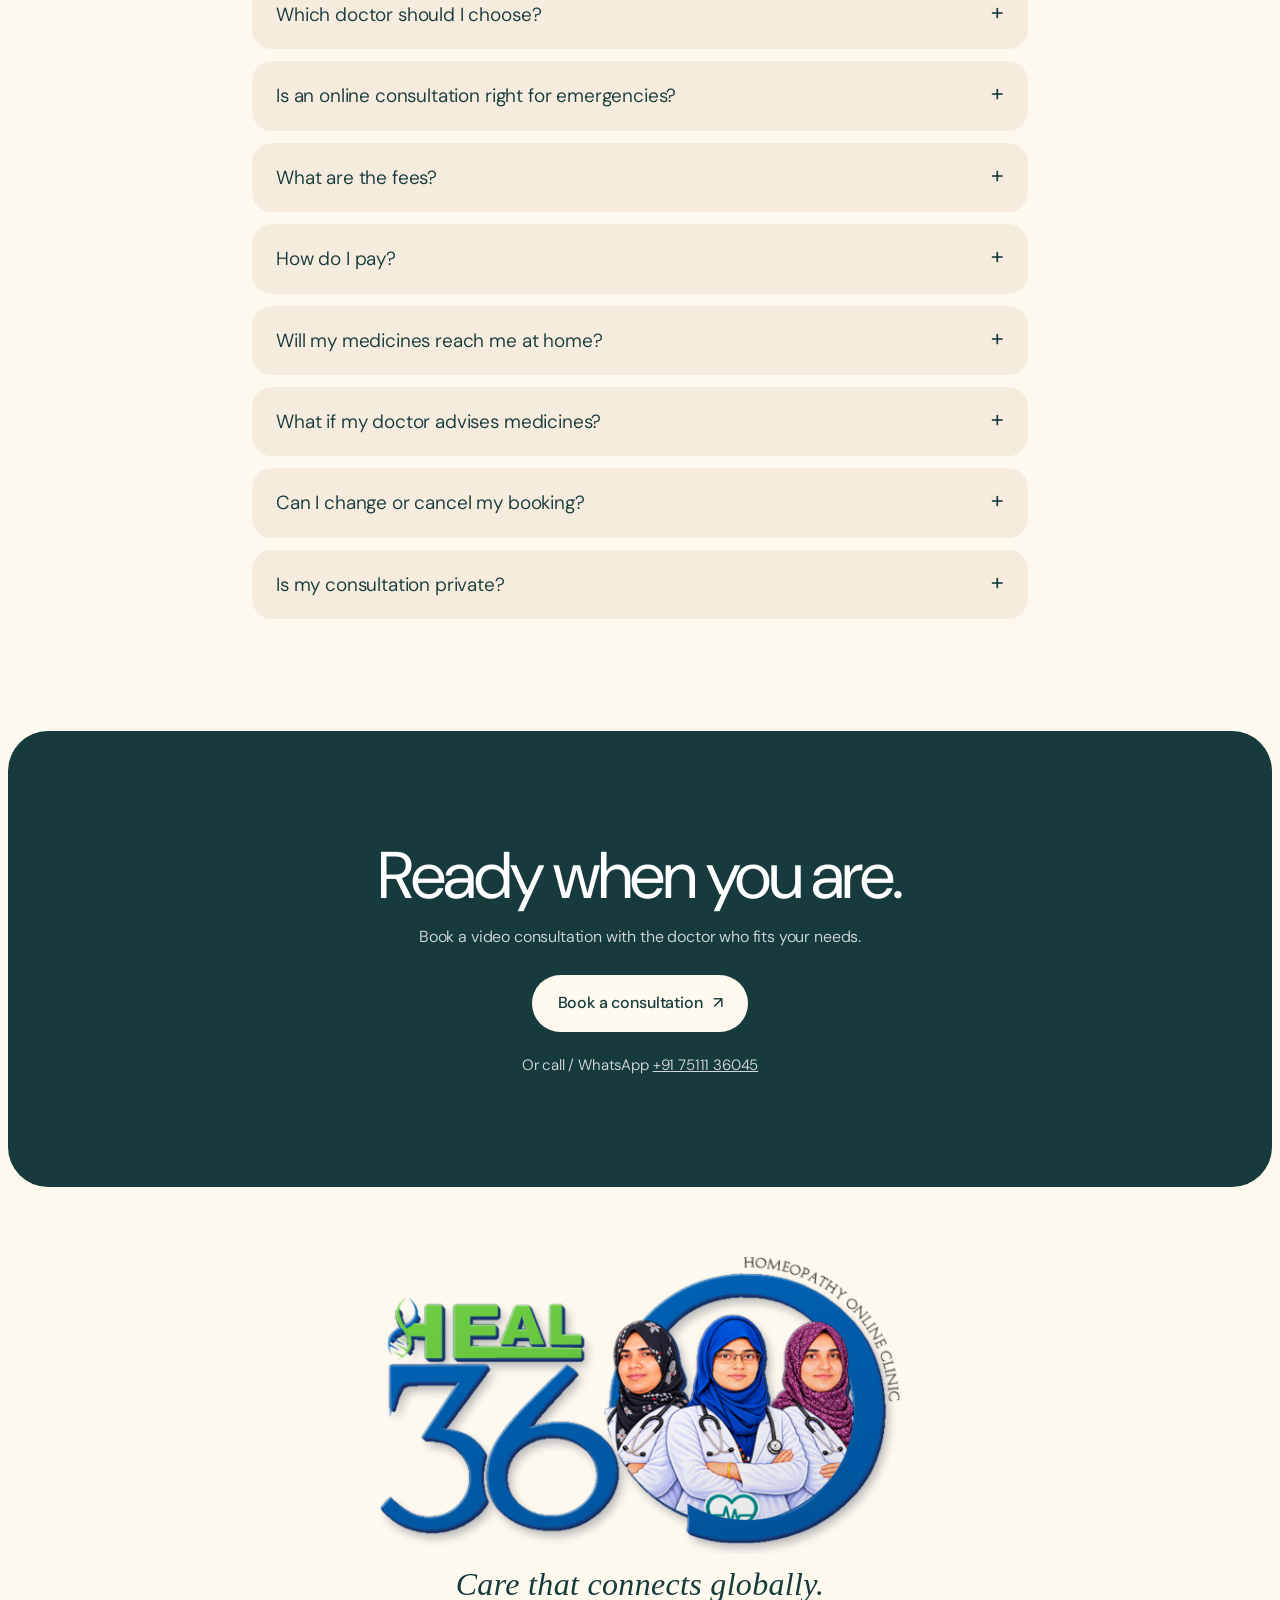
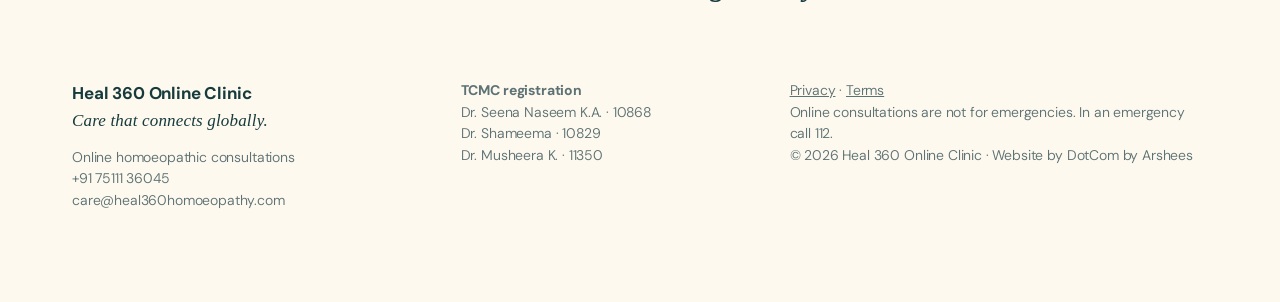
==== commit 17c7867d: "Courier and home delivery of medicines: hero line, step 3, FAQ Co-Authored-By: Claude Sonnet 5.5 <no" ====
--- a/index.html
+++ b/index.html
@@ -18,7 +18,7 @@
 <link rel="icon" type="image/png" href="logo-real/favicon-64.png">
 <link rel="manifest" href="manifest.webmanifest">
 <link rel="apple-touch-icon" href="icons/icon-192.png">
-<link rel="stylesheet" href="style.css?v=20261127c">
+<link rel="stylesheet" href="style.css?v=20261127d">
 </head>
 <body>
 
@@ -45,6 +45,7 @@
       <p class="badge"><svg width="16" height="16" viewBox="0 0 24 24" fill="none" stroke="currentColor" stroke-width="1.8"><path d="M12 3l7 3v5c0 4.5-3 8-7 10-4-2-7-5.5-7-10V6z"/><path d="M9 12l2 2 4-4"/></svg> Three TCMC registered doctors</p>
       <h1>Three doctors.<br>One calm conversation.</h1>
       <p class="lead">Speak with an experienced homoeopathic physician by video, wherever you are. Pick the doctor who fits your concern and book a time that suits you.</p>
+      <p class="deliv">Courier service available. Your medicines are delivered right to your door.</p>
       <div class="cta">
         <a class="go" href="#book" data-book>Book a consultation <i>&#8599;</i></a>
         <a class="ghost" href="#doctors">Meet the doctors</a>
@@ -95,7 +96,7 @@
     <div class="srow">
       <div class="st reveal"><span>01</span><h3>Choose your doctor</h3><p>Pick the doctor for your concern, then a day and time that suits you.</p></div>
       <div class="st reveal"><span>02</span><h3>Join your private room</h3><p>Open the link in your booking email and meet your doctor face to face on video.</p></div>
-      <div class="st reveal"><span>03</span><h3>Follow your plan</h3><p>Receive a plan made for you, and come back for a review when it is time.</p></div>
+      <div class="st reveal"><span>03</span><h3>Follow your plan</h3><p>Receive a plan made for you. Your medicines are sent by courier and delivered right to your door, and you come back for a review when it is time.</p></div>
     </div>
     <a class="go dark" href="#book" data-book>Book a consultation <i>&#8599;</i></a>
   </div>
@@ -148,6 +149,7 @@
     <details><summary>Is an online consultation right for emergencies?</summary><p>No. Online consultations are not for emergencies. In an emergency, call your local emergency number (112 in India) or go to the nearest hospital.</p></details>
     <details><summary>What are the fees?</summary><p>A new consultation is &#8377;300. A follow-up within 7 days of your consultation is free, and a follow-up on days 8 to 14 is &#8377;150. From the 15th day a new consultation applies.</p></details>
     <details><summary>How do I pay?</summary><p>You pay by UPI while booking. Scan the QR code or tap Pay in your UPI app, and the payment goes straight to your doctor. Your doctor confirms the booking after seeing the payment.</p></details>
+    <details><summary>Will my medicines reach me at home?</summary><p>Yes. We offer a courier service, so your medicines are delivered right to your door.</p></details>
     <details><summary>What if my doctor advises medicines?</summary><p>Your doctor adds the medicine amount for you. You then receive a payment link by email, and the payment goes to that doctor's own UPI. Your booking page shows the amount and lets you tell us when you have paid.</p></details>
     <details><summary>Can I change or cancel my booking?</summary><p>Yes. Use the Change or cancel link in your booking email. Changes close a short time before the consultation, so please do it early.</p></details>
     <details><summary>Is my consultation private?</summary><p>Yes. Your video room is private to your booking and the call is not recorded.</p></details>
--- a/style.css
+++ b/style.css
@@ -153,3 +153,5 @@
 .spot{animation:breathe 7s ease-in-out infinite,glowin 2s both}
 @keyframes glowin{from{opacity:0}}
 @media(prefers-reduced-motion:reduce){*{animation-duration:.01ms!important;animation-delay:0s!important}}
+
+.deliv{display:inline-block;margin:-6px auto 20px;padding:8px 16px;border-radius:99px;background:#ffffff1a;font-size:14px;color:#fff;animation:rise 1s .5s both}
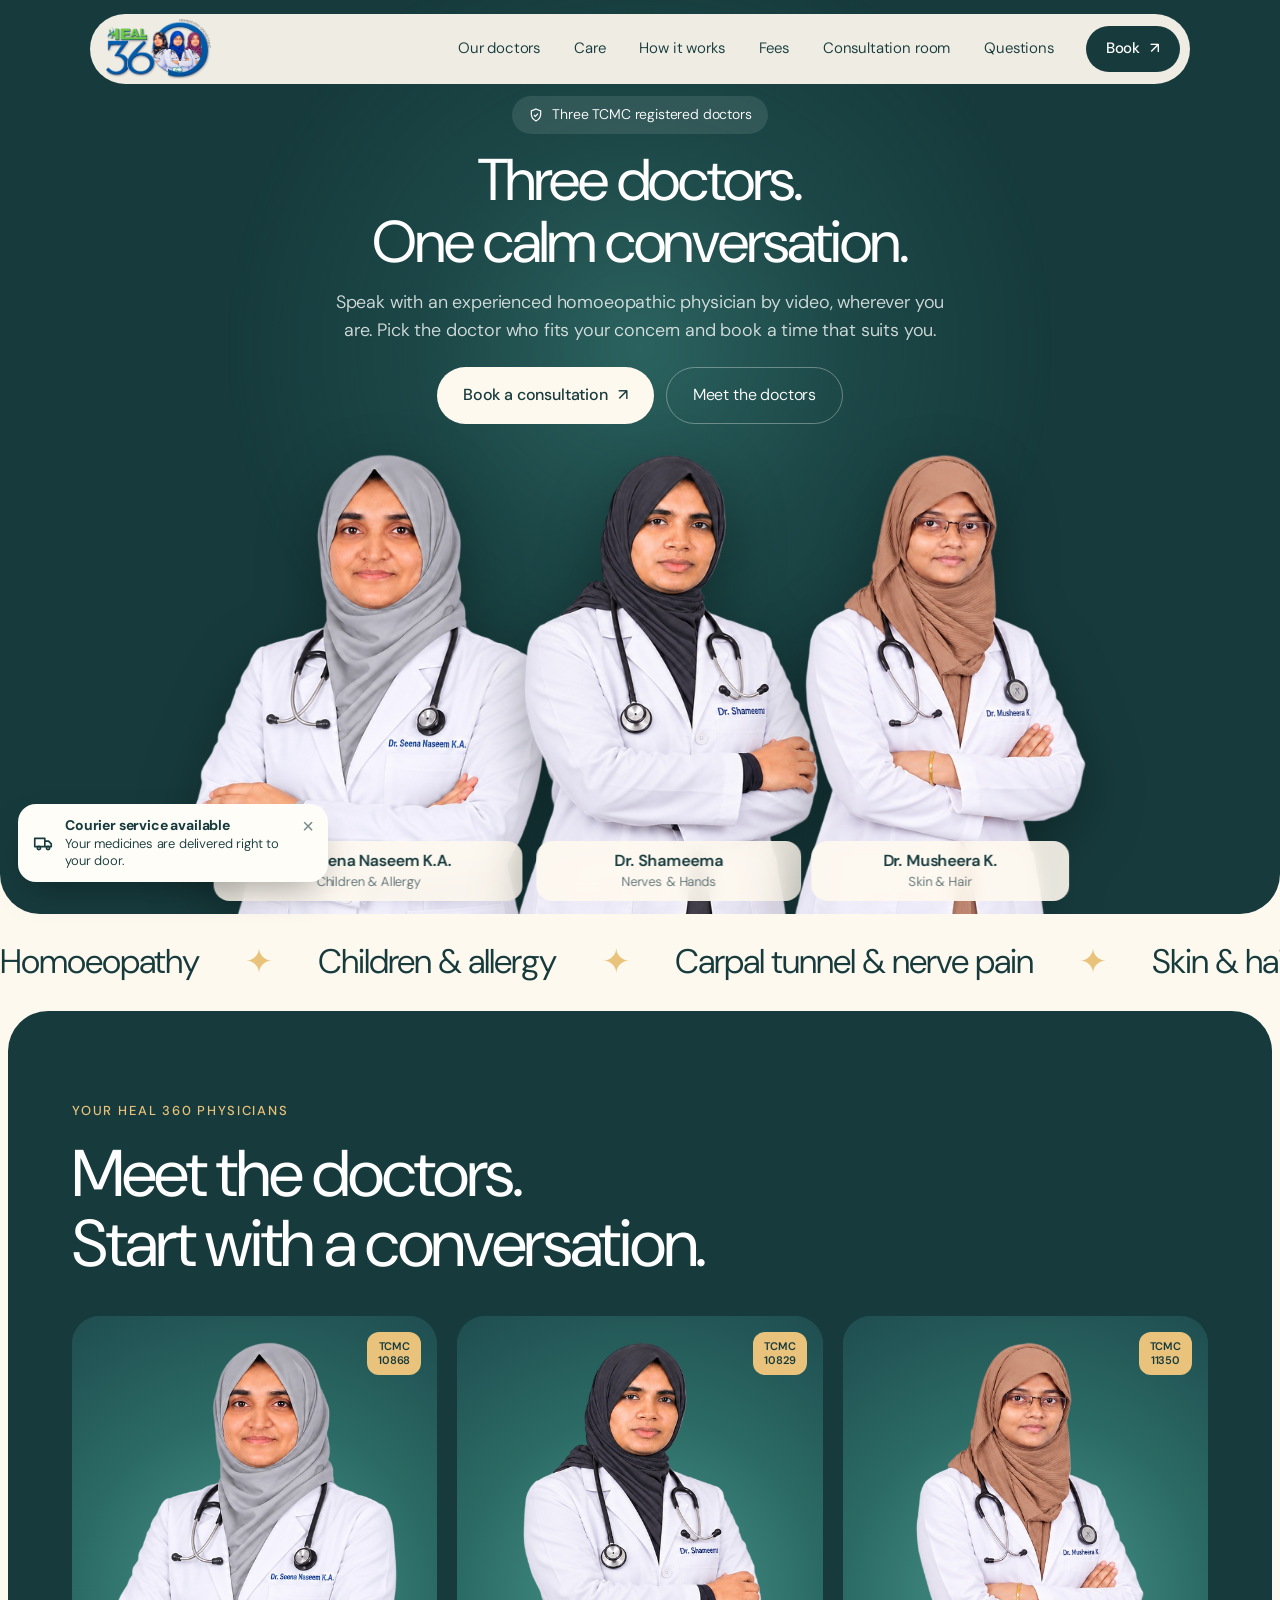
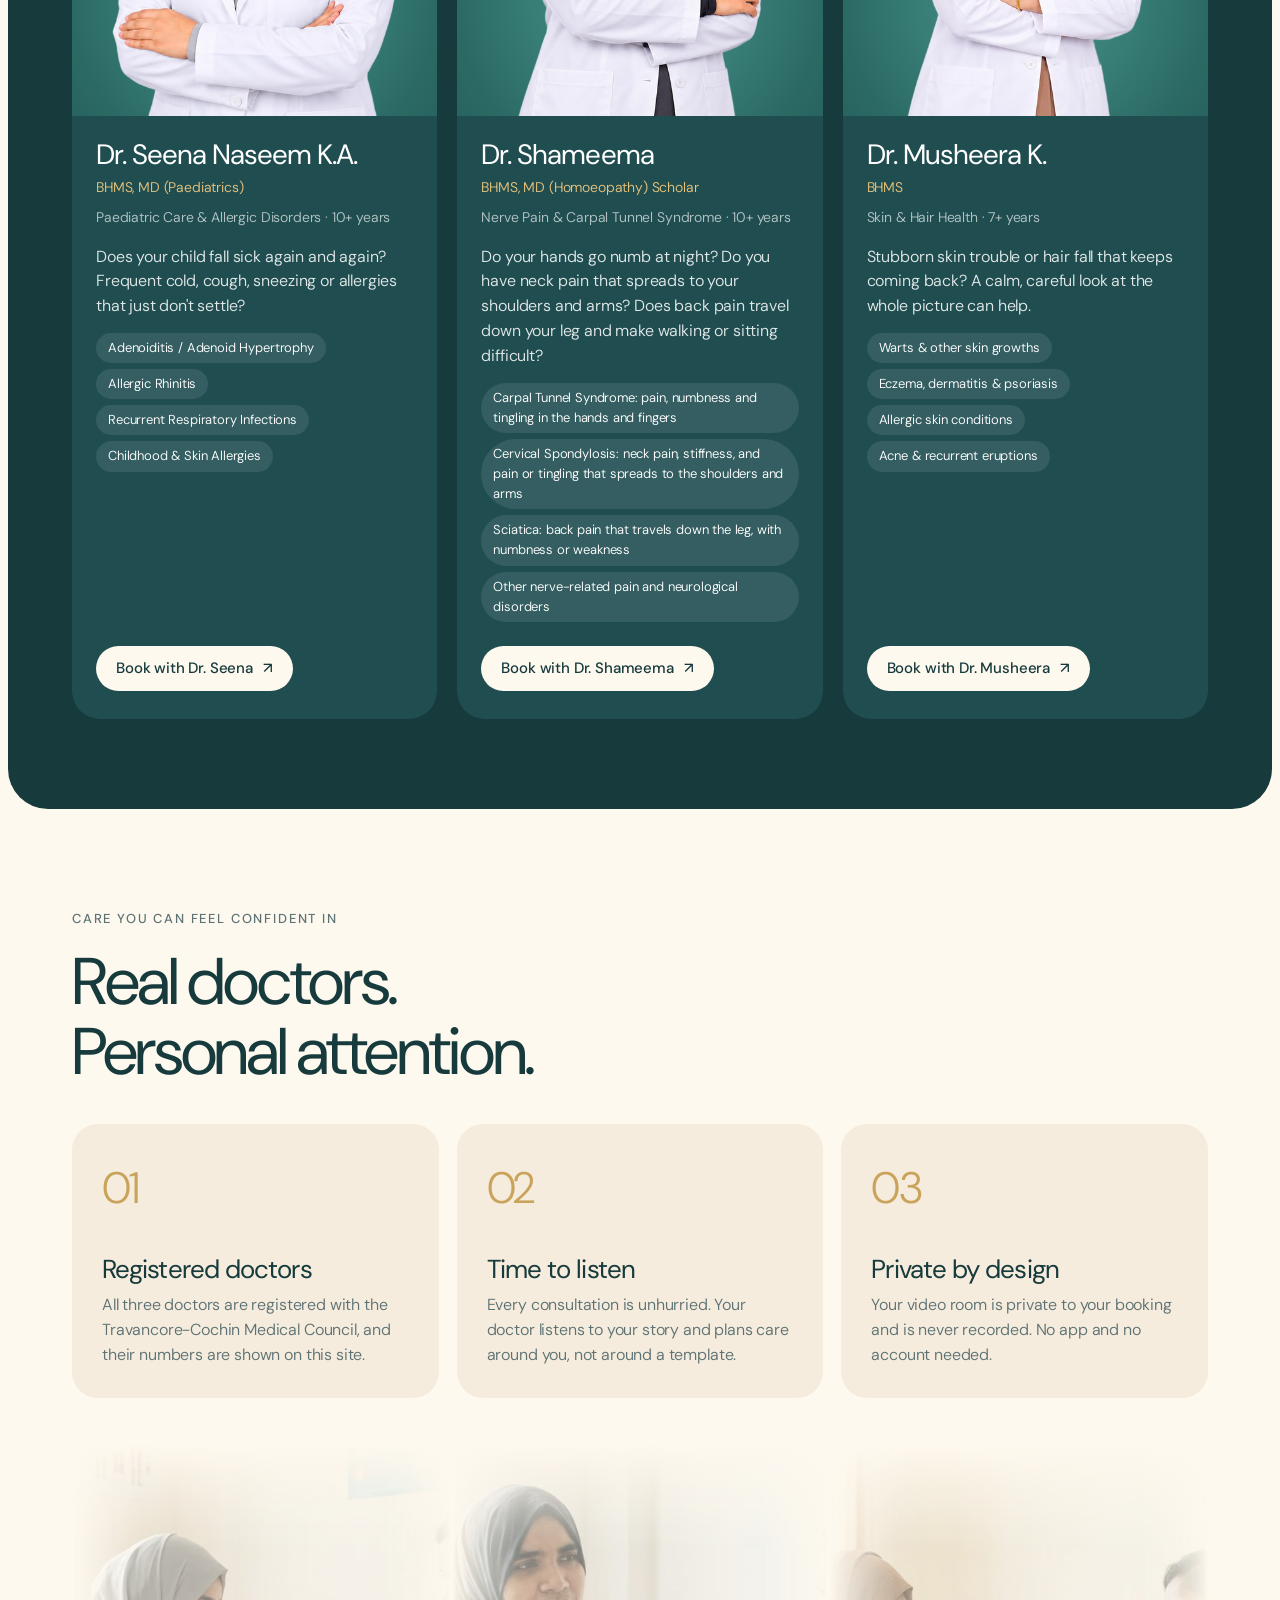
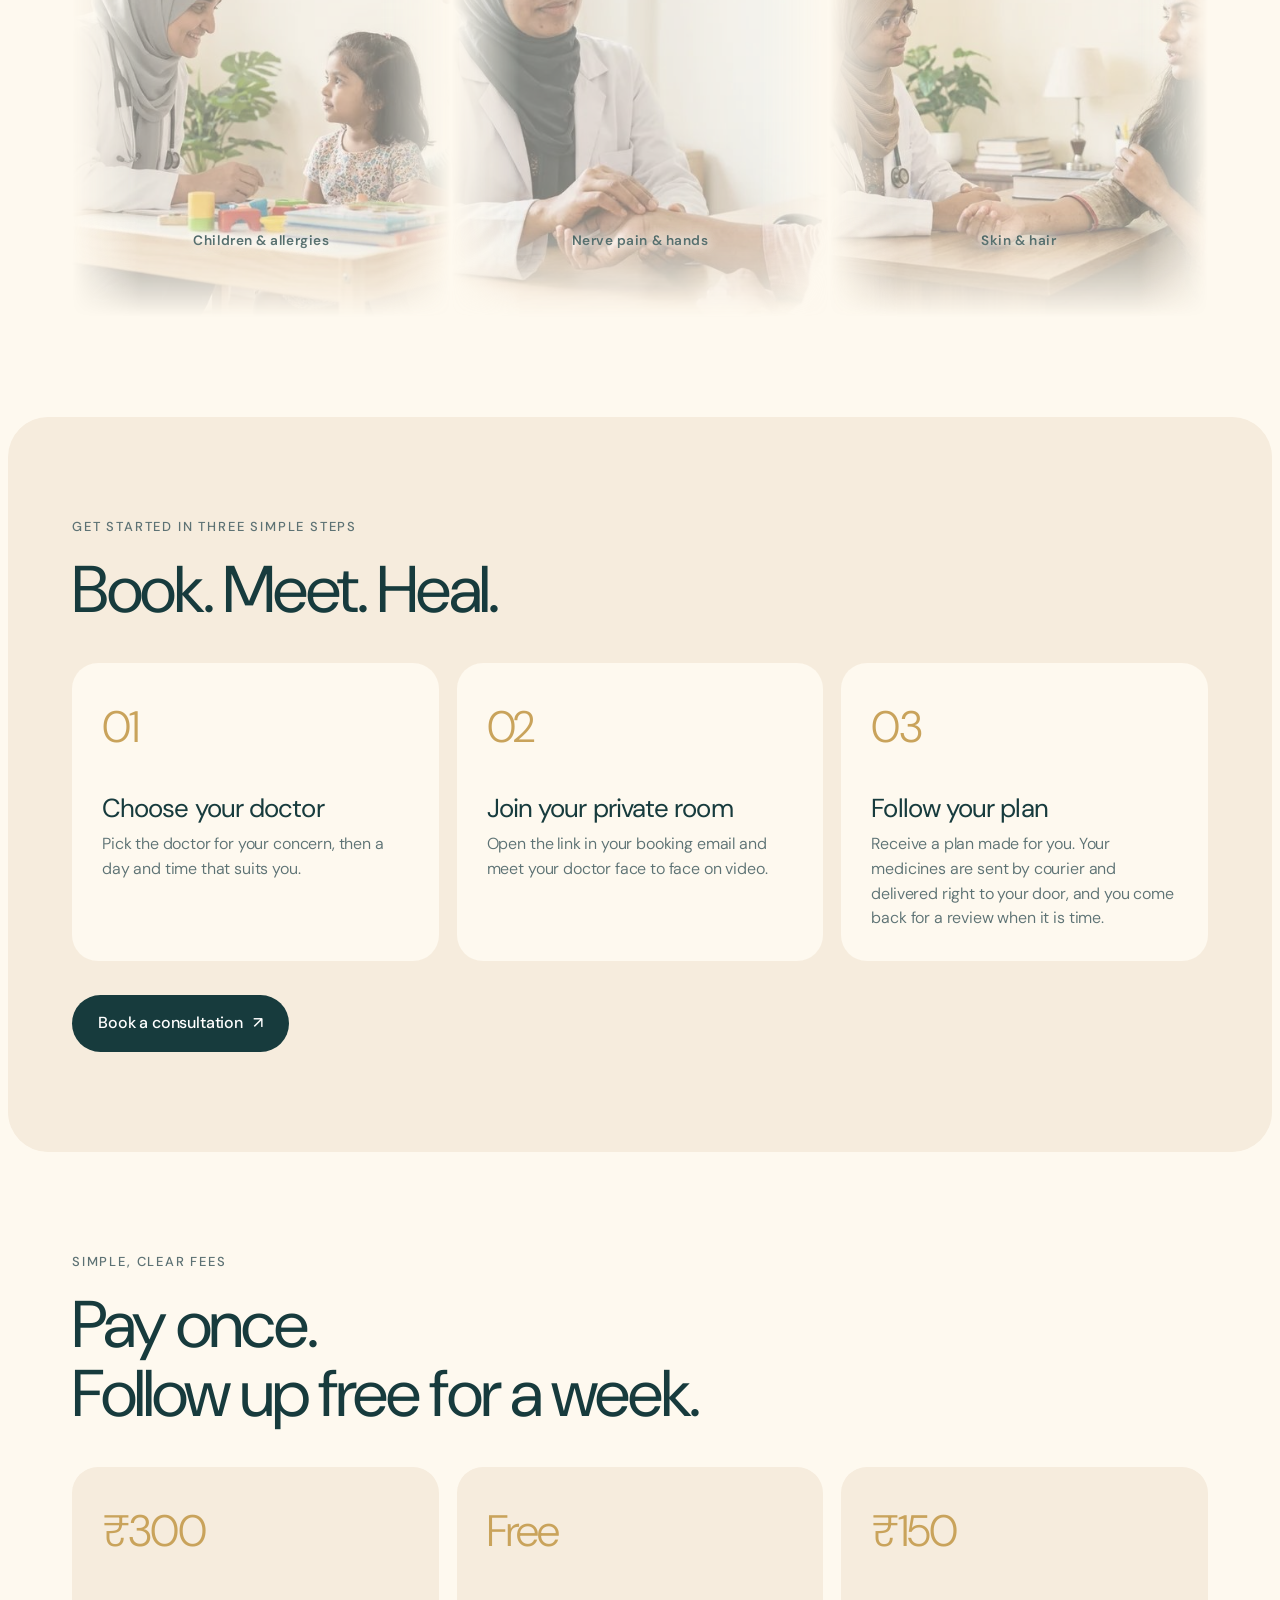
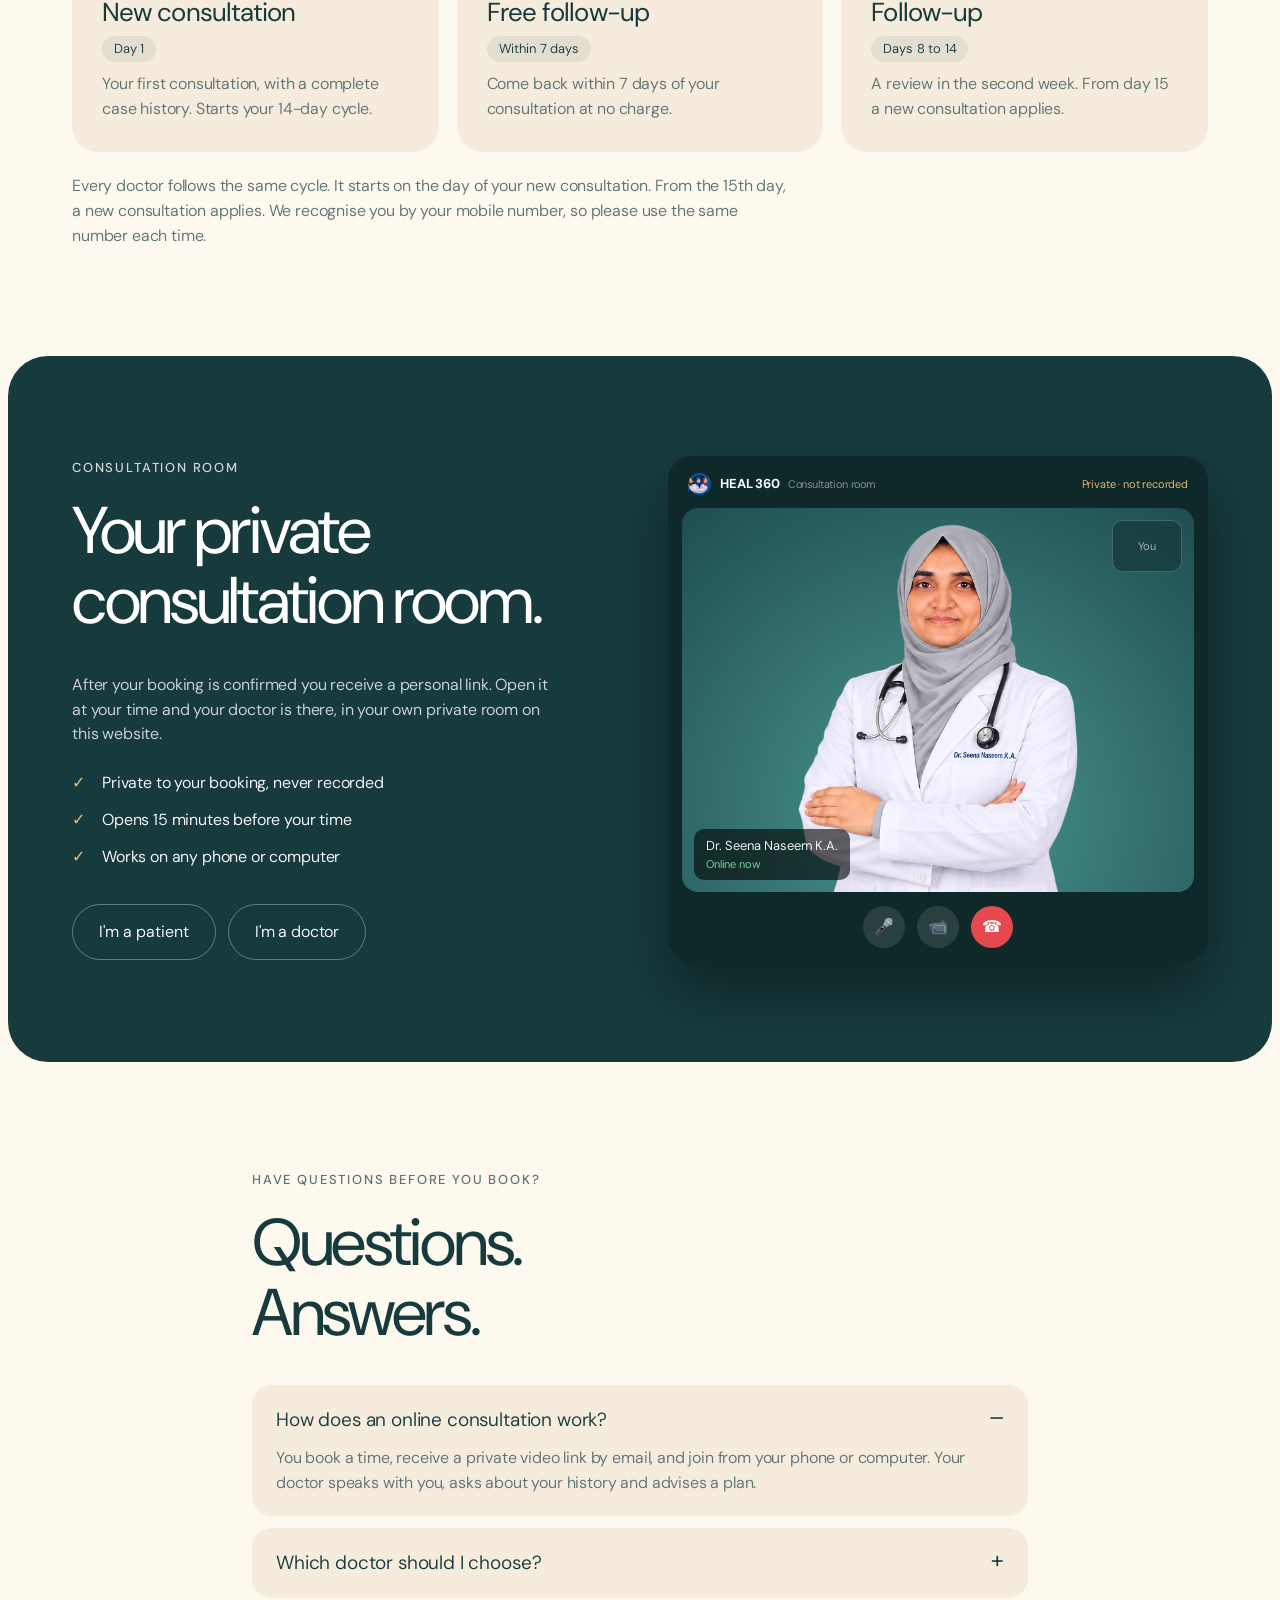
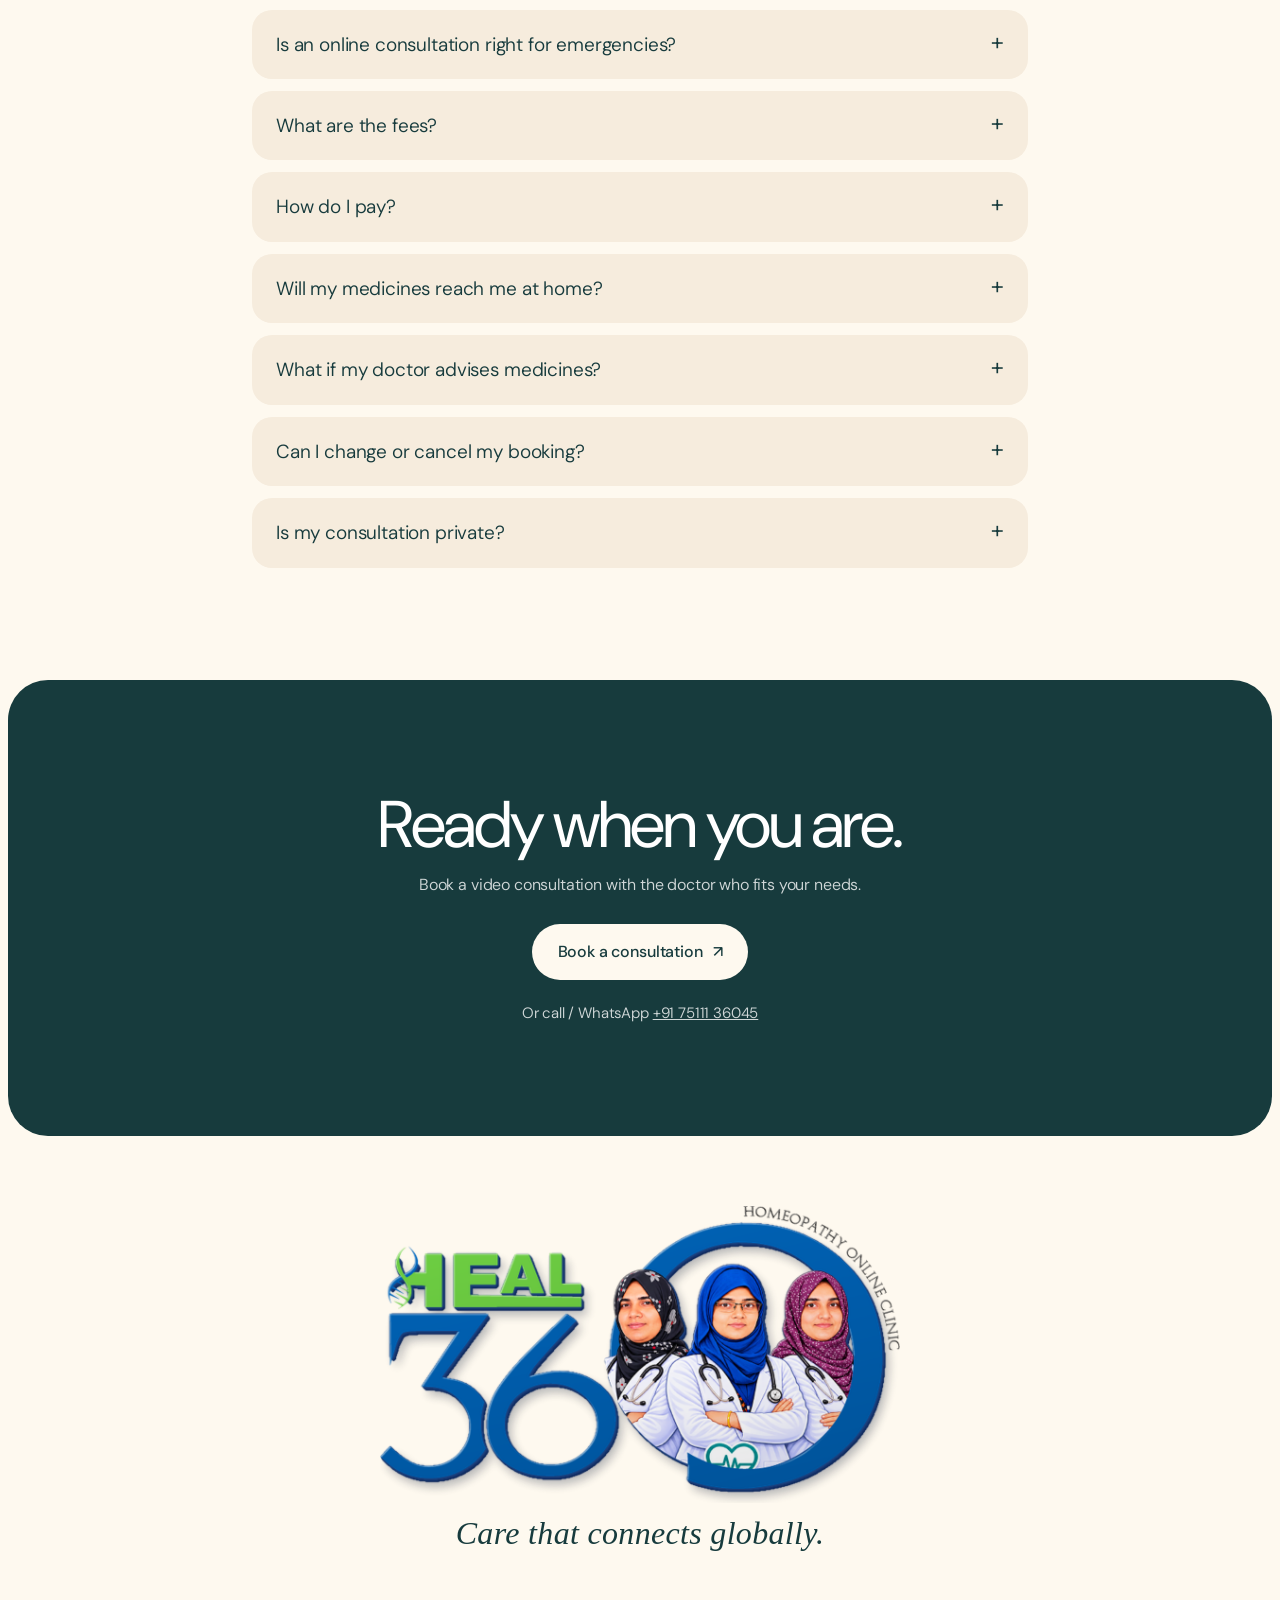
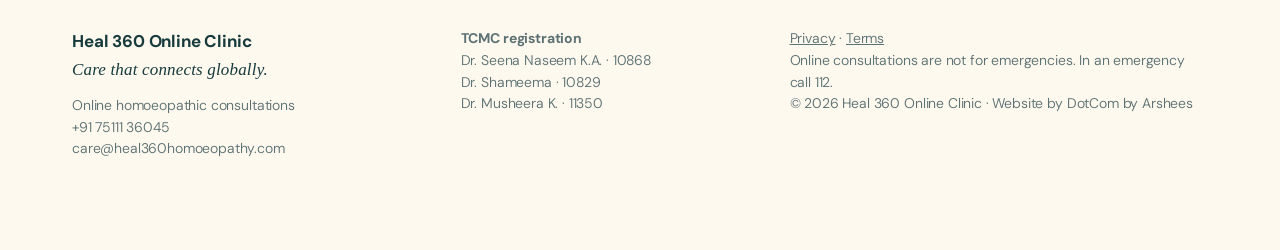
==== commit e1698dec: "Courier message as a floating badge (closable); removed from the hero Co-Authored-By: Claude Sonnet " ====
--- a/index.html
+++ b/index.html
@@ -18,7 +18,7 @@
 <link rel="icon" type="image/png" href="logo-real/favicon-64.png">
 <link rel="manifest" href="manifest.webmanifest">
 <link rel="apple-touch-icon" href="icons/icon-192.png">
-<link rel="stylesheet" href="style.css?v=20261127d">
+<link rel="stylesheet" href="style.css?v=20261127e">
 </head>
 <body>
 
@@ -45,7 +45,6 @@
       <p class="badge"><svg width="16" height="16" viewBox="0 0 24 24" fill="none" stroke="currentColor" stroke-width="1.8"><path d="M12 3l7 3v5c0 4.5-3 8-7 10-4-2-7-5.5-7-10V6z"/><path d="M9 12l2 2 4-4"/></svg> Three TCMC registered doctors</p>
       <h1>Three doctors.<br>One calm conversation.</h1>
       <p class="lead">Speak with an experienced homoeopathic physician by video, wherever you are. Pick the doctor who fits your concern and book a time that suits you.</p>
-      <p class="deliv">Courier service available. Your medicines are delivered right to your door.</p>
       <div class="cta">
         <a class="go" href="#book" data-book>Book a consultation <i>&#8599;</i></a>
         <a class="ghost" href="#doctors">Meet the doctors</a>
@@ -200,5 +199,6 @@
     location.href="room.html?"+m[1];};
 })();
 </script>
+<div class="fbadge" id="fbadge" role="note"><svg width="22" height="22" viewBox="0 0 24 24" fill="none" stroke="currentColor" stroke-width="1.8" stroke-linecap="round" stroke-linejoin="round" aria-hidden="true"><path d="M3 7h11v9H3zM14 10h4l3 3v3h-7z"/><circle cx="7.5" cy="17.5" r="1.8"/><circle cx="17.5" cy="17.5" r="1.8"/></svg><span><b>Courier service available</b>Your medicines are delivered right to your door.</span><button type="button" aria-label="Close" onclick="document.getElementById('fbadge').remove()">&times;</button></div>
 </body>
 </html>
--- a/style.css
+++ b/style.css
@@ -155,3 +155,12 @@
 @media(prefers-reduced-motion:reduce){*{animation-duration:.01ms!important;animation-delay:0s!important}}
 
 .deliv{display:inline-block;margin:-6px auto 20px;padding:8px 16px;border-radius:99px;background:#ffffff1a;font-size:14px;color:#fff;animation:rise 1s .5s both}
+
+/* floating courier badge */
+.fbadge{position:fixed;left:18px;bottom:18px;z-index:40;display:flex;align-items:center;gap:11px;max-width:310px;padding:12px 12px 12px 14px;border-radius:18px;background:#fffdf7;color:var(--teal);box-shadow:0 14px 36px -12px #0006;font-size:13px;line-height:1.35;animation:badgein .8s 3s cubic-bezier(.2,.8,.2,1) both,floaty 5s 4s ease-in-out infinite}
+.fbadge svg{flex:none;color:var(--teal)}.fbadge b{display:block;font-size:14px}
+.fbadge button{border:0;background:none;font-size:20px;line-height:1;color:#173b3d99;cursor:pointer;padding:0 2px;align-self:flex-start}
+@keyframes badgein{from{opacity:0;transform:translateY(24px)}}
+@keyframes floaty{50%{transform:translateY(-6px)}}
+@media(max-width:600px){.fbadge{left:10px;bottom:10px;max-width:calc(100% - 100px);padding:9px 9px 9px 11px;font-size:12px}.fbadge b{font-size:13px}}
+@media(prefers-reduced-motion:reduce){.fbadge{animation:none}}
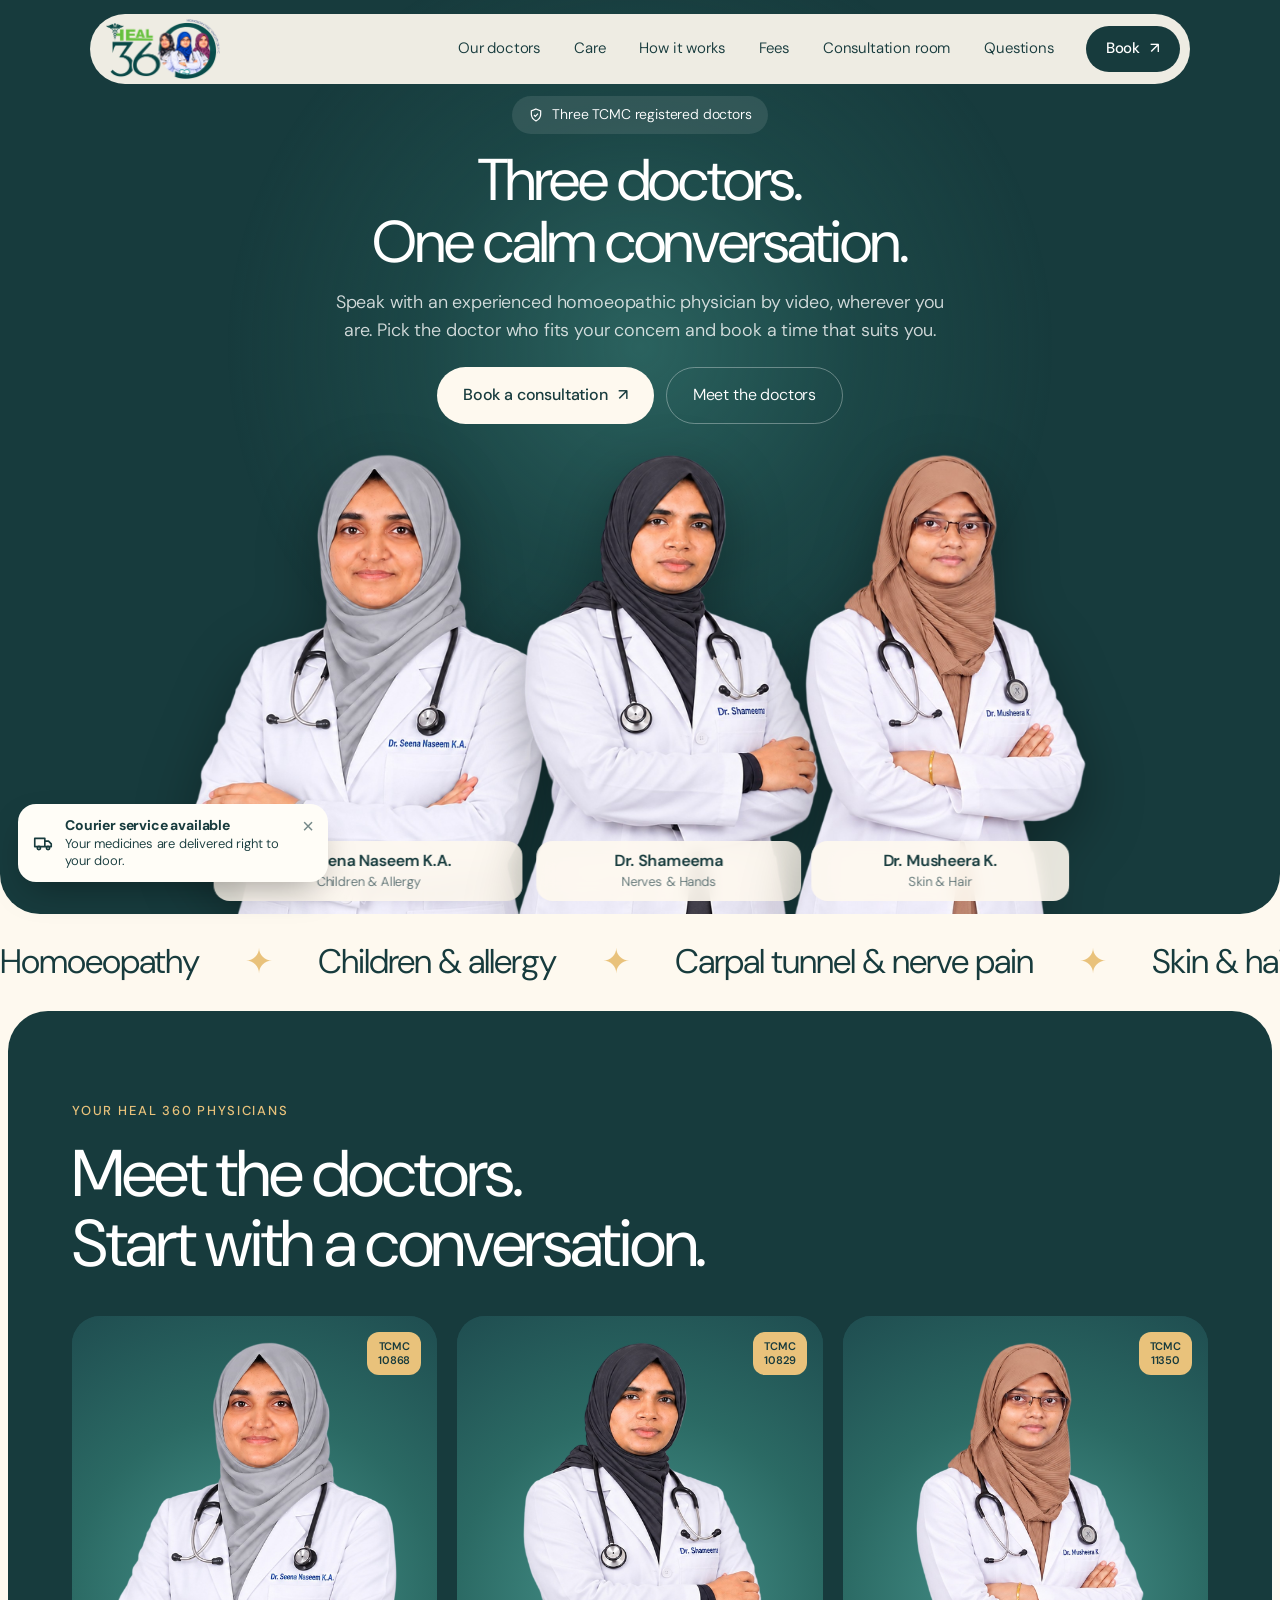
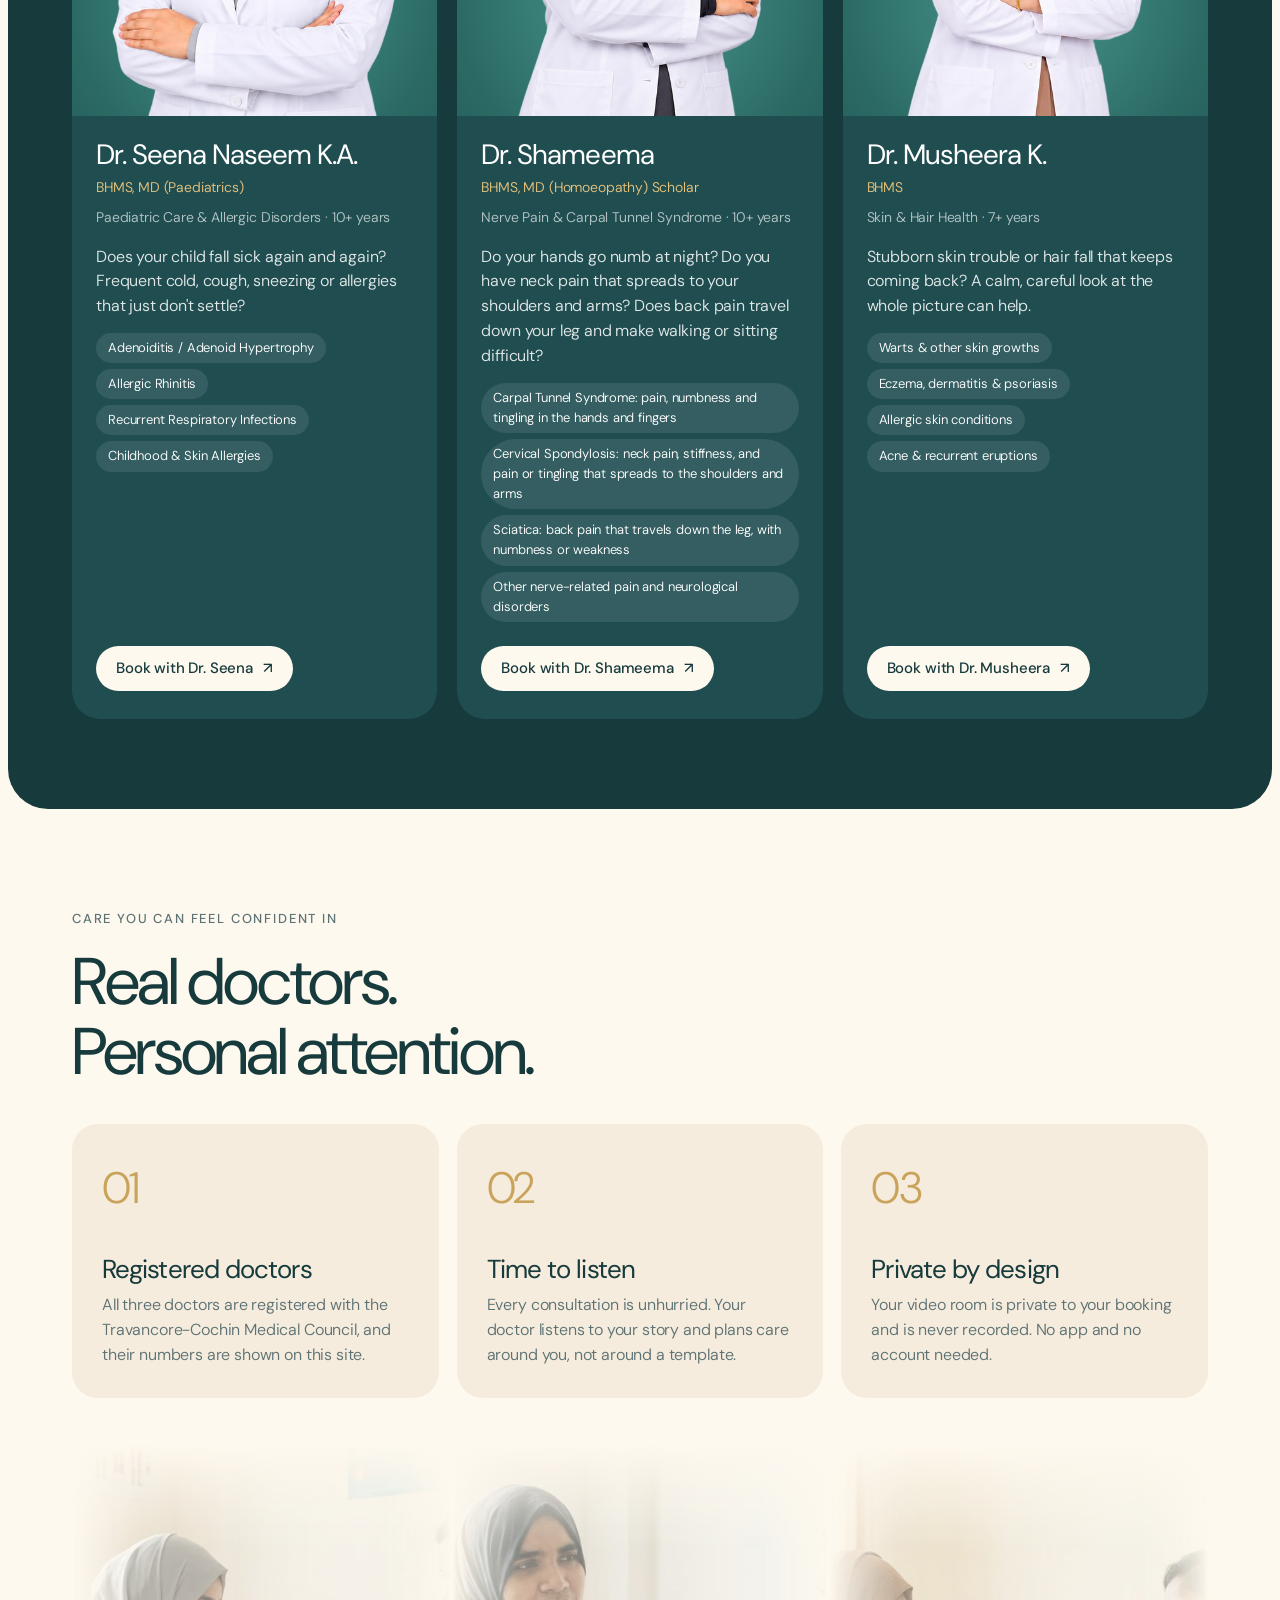
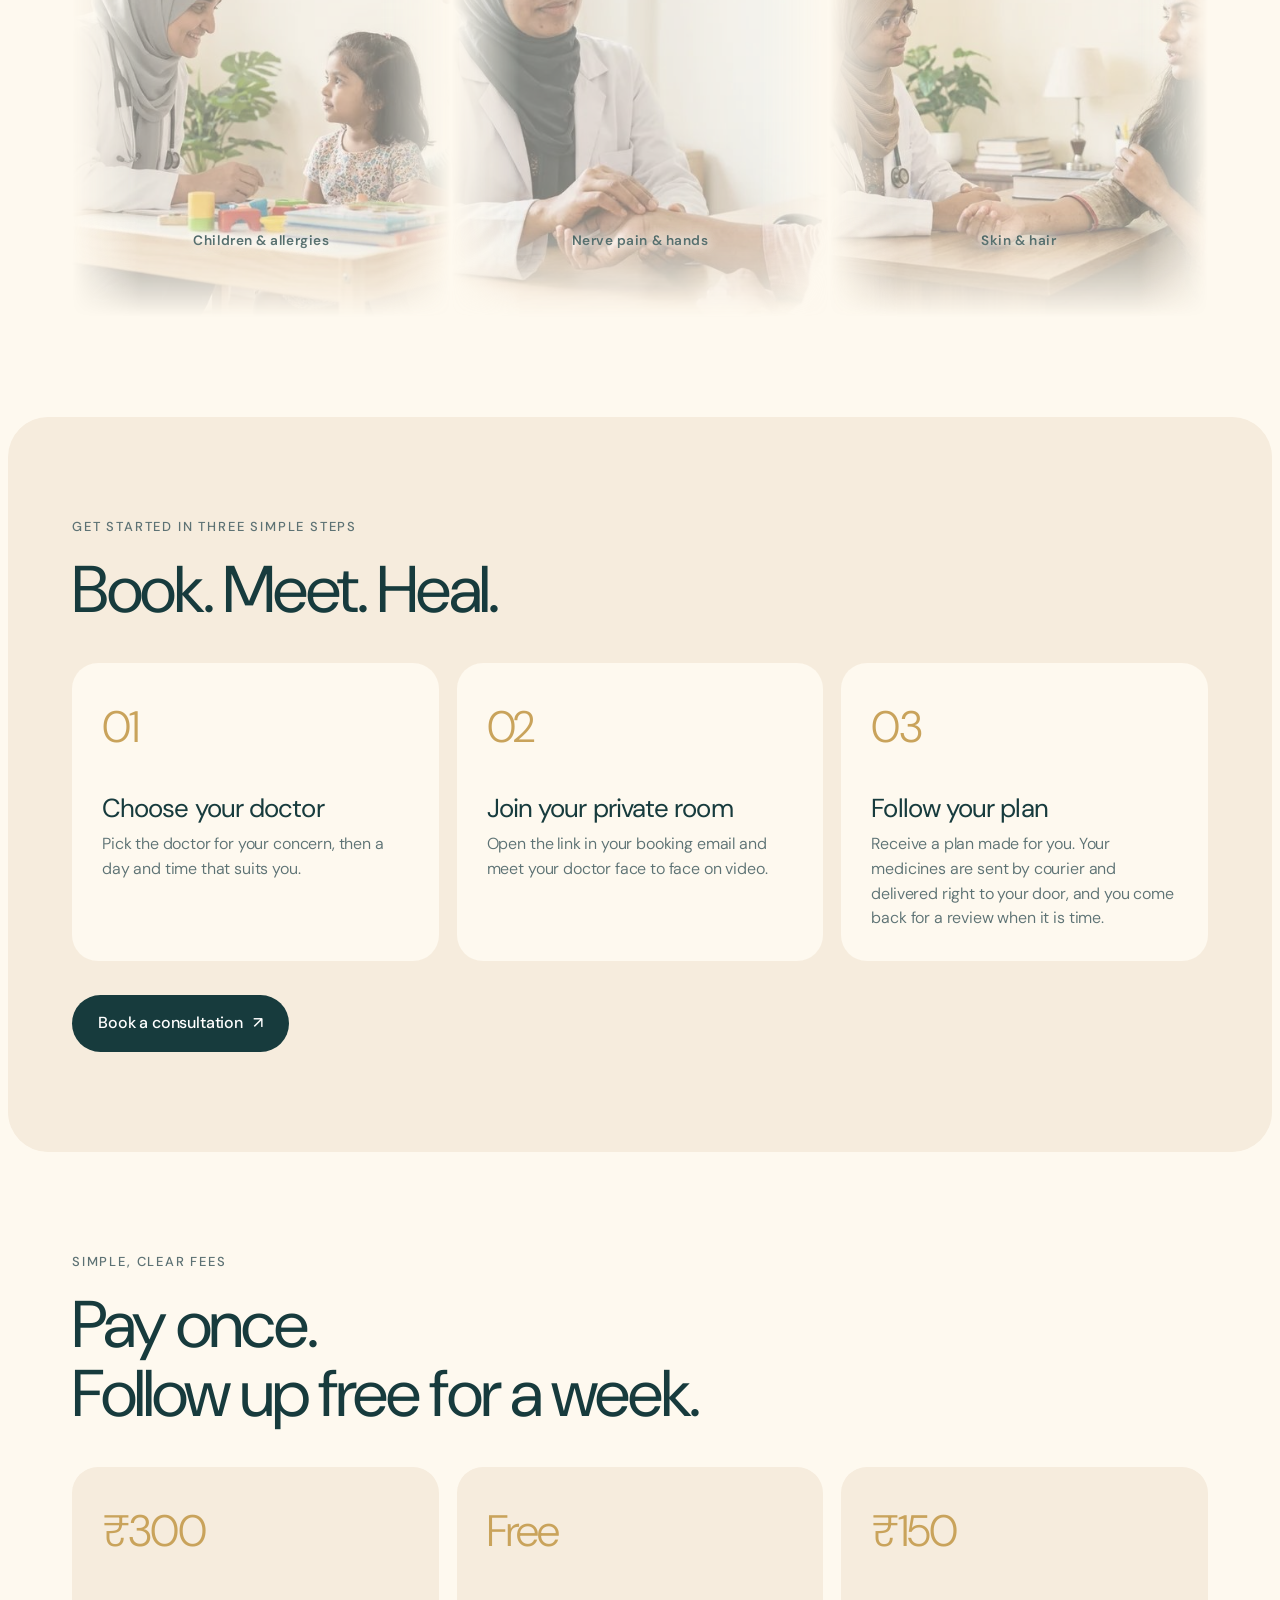
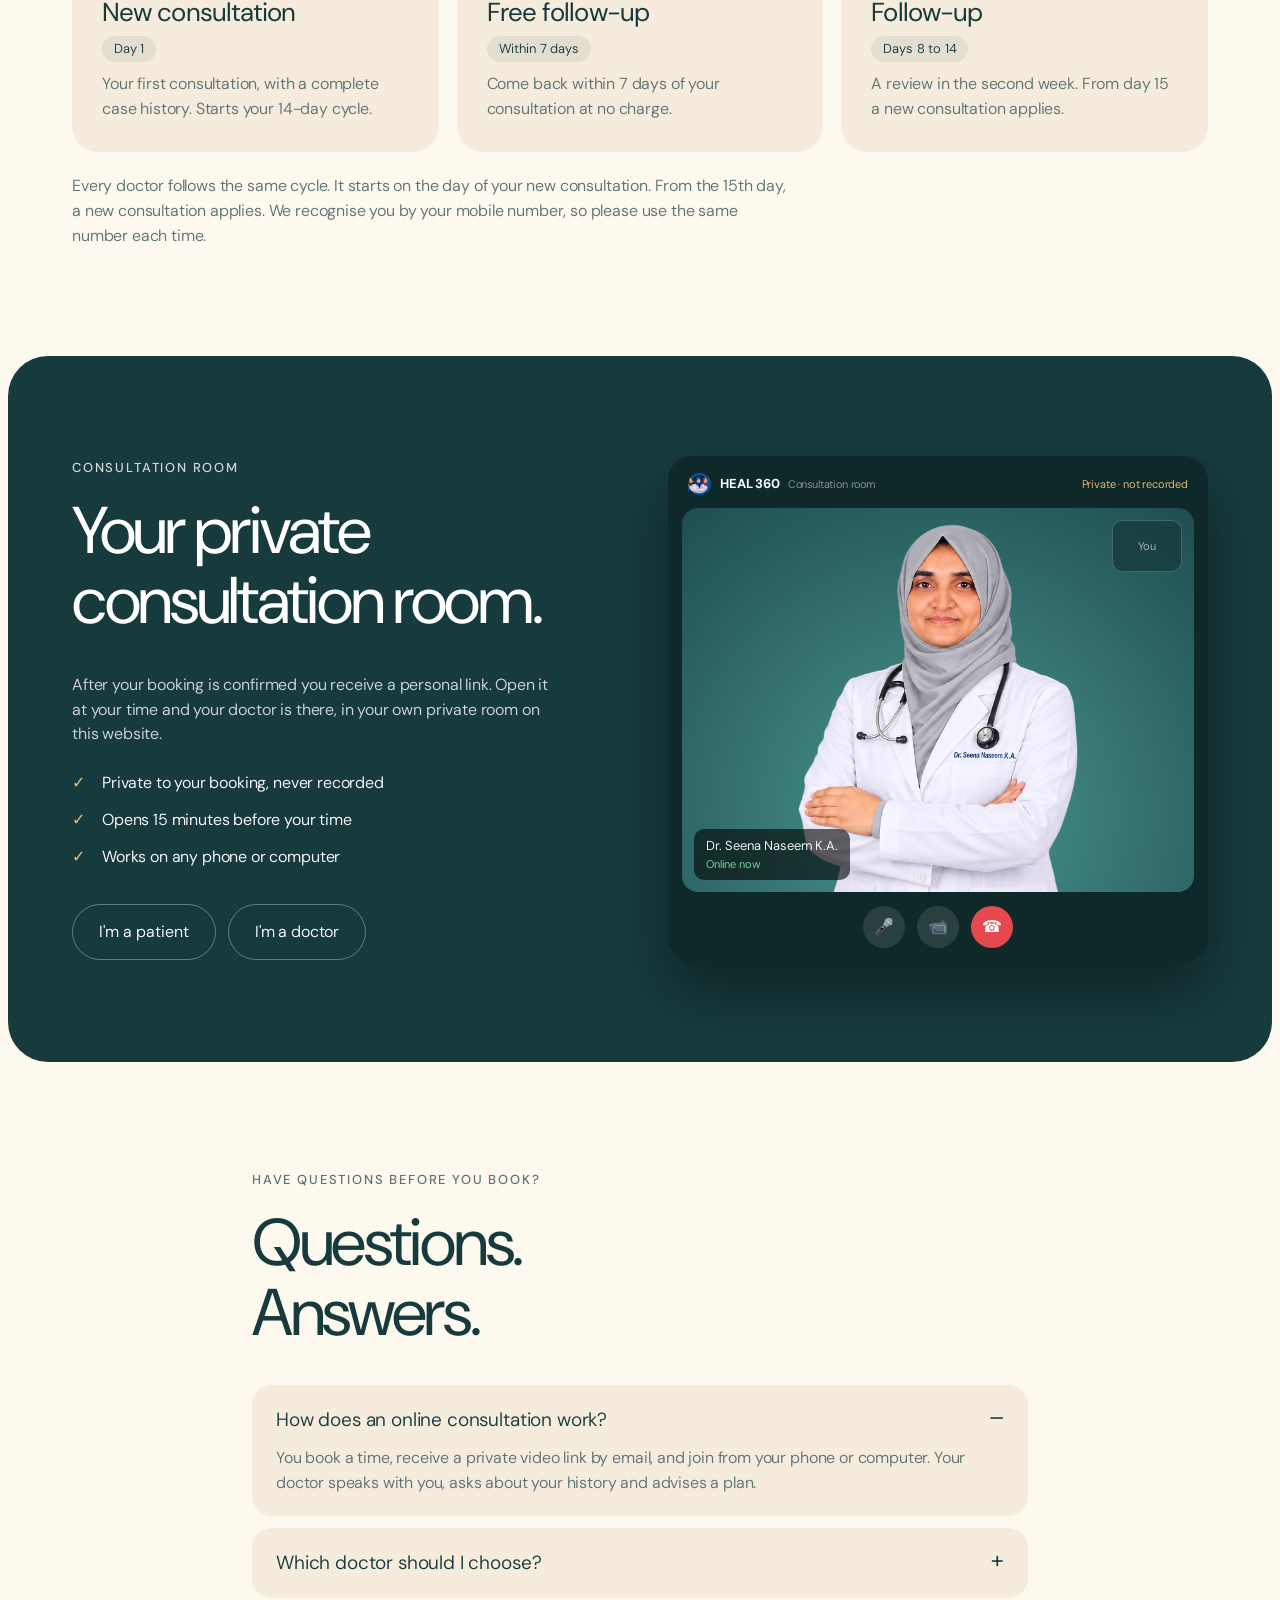
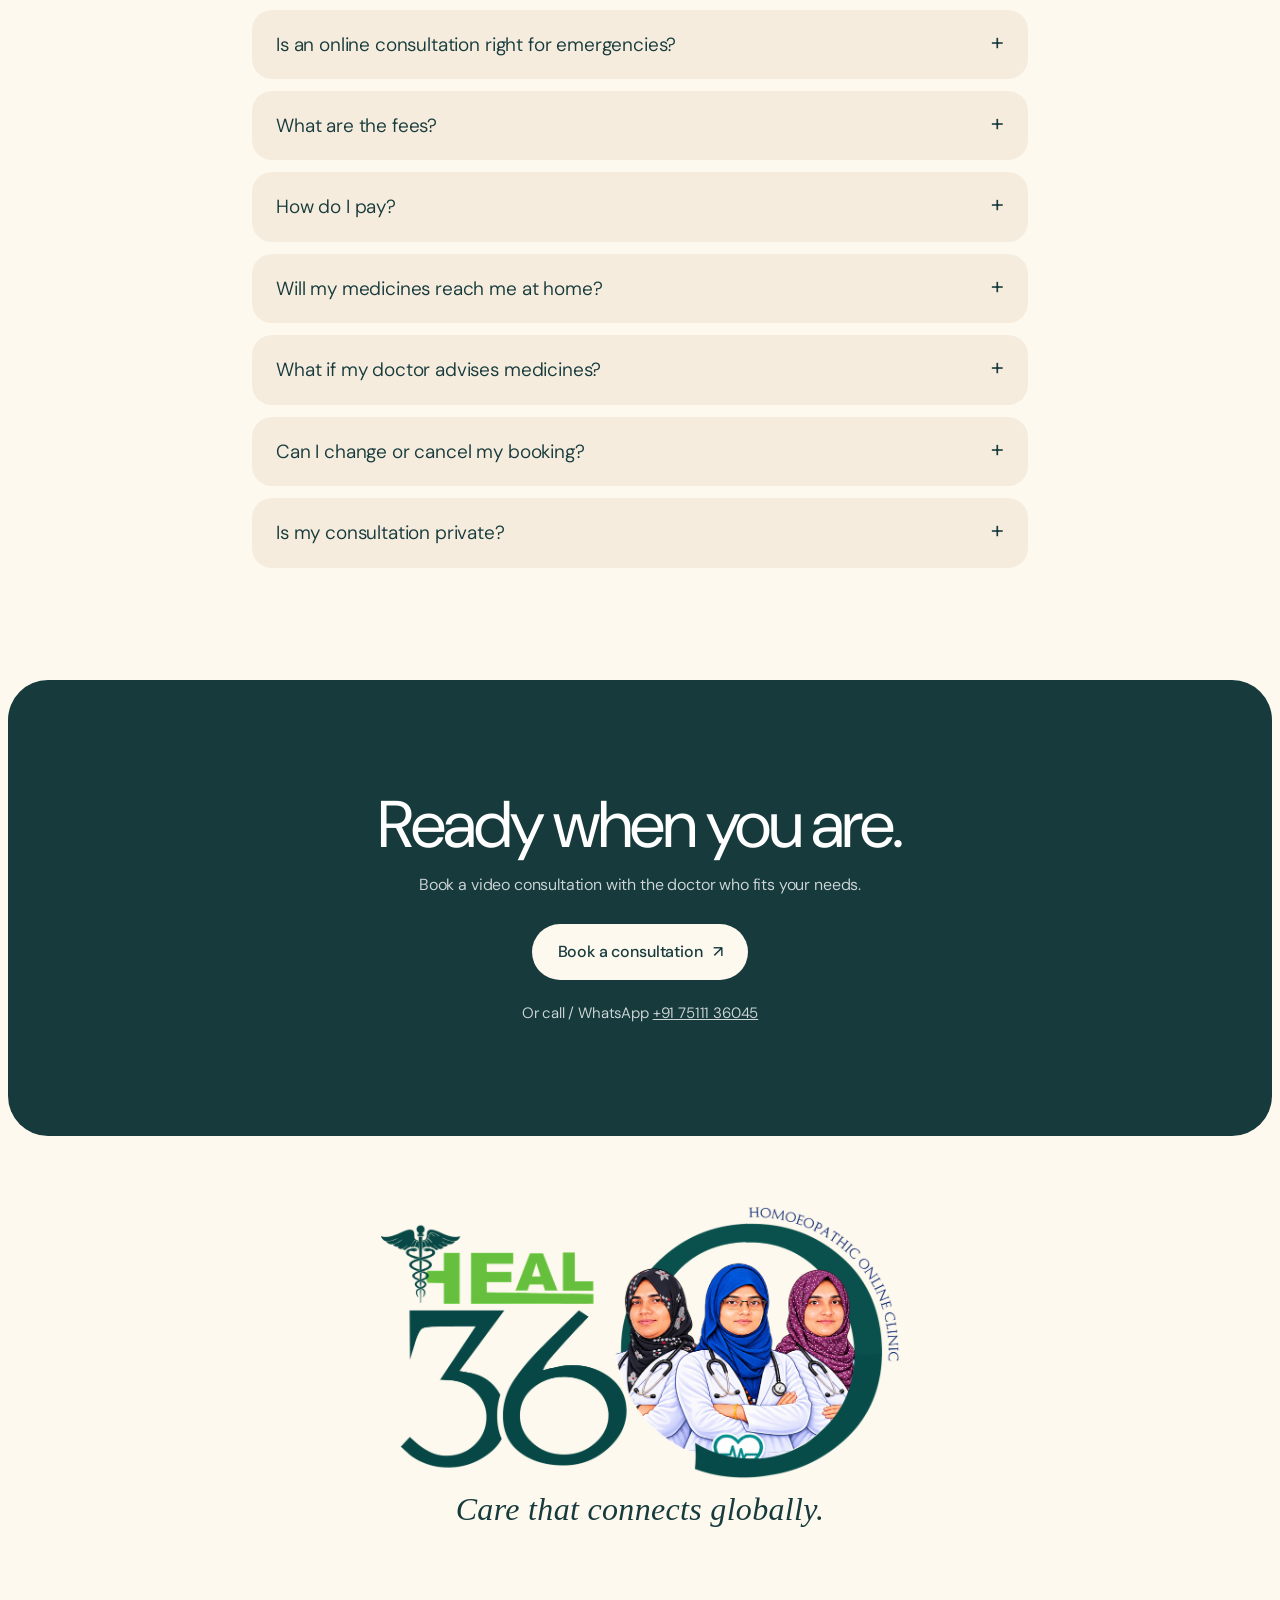
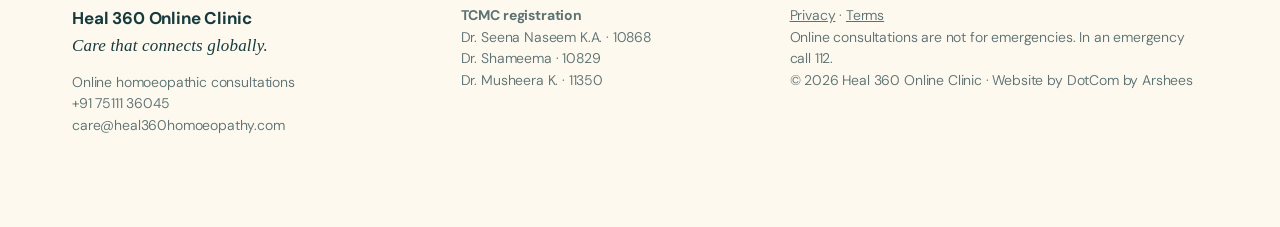
==== commit fda37ab5: "New Heal 360 logo: transparent light version in nav, header and brand band; new doctors badge for ic" ====
--- a/index.html
+++ b/index.html
@@ -13,17 +13,17 @@
 <meta property="og:title" content="Heal 360 Online Clinic | Care that connects globally">
 <meta property="og:description" content="Online homoeopathy video consultation with three lady doctors. New consultation &#8377;300, free follow-up within 7 days.">
 <meta property="og:type" content="website">
-<meta property="og:image" content="logo-real/mark-512.png">
+<meta property="og:image" content="logo-real/mark-512.png?v=2">
 <script type="application/ld+json">{"@context":"https://schema.org","@type":"MedicalClinic","name":"Heal 360 Online Clinic","slogan":"Care that connects globally.","medicalSpecialty":"Homeopathy","telephone":"+917511136045","email":"care@heal360homoeopathy.com","url":"https://www.heal360homoeopathy.com/","availableService":{"@type":"MedicalTherapy","name":"Online homoeopathic video consultation"},"employee":[{"@type":"Physician","name":"Dr. Seena Naseem K.A."},{"@type":"Physician","name":"Dr. Shameema"},{"@type":"Physician","name":"Dr. Musheera K."}]}</script>
-<link rel="icon" type="image/png" href="logo-real/favicon-64.png">
+<link rel="icon" type="image/png" href="logo-real/favicon-64.png?v=2">
 <link rel="manifest" href="manifest.webmanifest">
 <link rel="apple-touch-icon" href="icons/icon-192.png">
-<link rel="stylesheet" href="style.css?v=20261127e">
+<link rel="stylesheet" href="style.css?v=20261127f">
 </head>
 <body>
 
 <header class="pill" id="top">
-  <a class="brand" href="#top"><img class="navlogo" src="logo-real/heal360-logo-nav.png" width="460" height="262" alt="Heal 360 Homoeopathy Online Clinic. Care that connects globally."></a>
+  <a class="brand" href="#top"><img class="navlogo" src="logo-real/heal360-logo-nav.png?v=2" width="460" height="242" alt="Heal 360 Homoeopathy Online Clinic. Care that connects globally."></a>
   <nav id="nav">
     <a href="#doctors">Our doctors</a>
     <a href="#care">Care</a>
@@ -164,7 +164,7 @@
   </div>
 </section>
 <section class="brandband" aria-label="Heal 360">
-  <div class="wrap"><img src="logo-real/heal360-logo-transparent.png" alt="Heal 360 Homoeopathy Online Clinic" width="1100" height="628" loading="lazy"><p class="slogan">Care that connects globally.</p></div>
+  <div class="wrap"><img src="logo-real/heal360-logo-transparent.png?v=2" alt="Heal 360 Homoeopathy Online Clinic" width="1100" height="579" loading="lazy"><p class="slogan">Care that connects globally.</p></div>
 </section>
 </main>
 
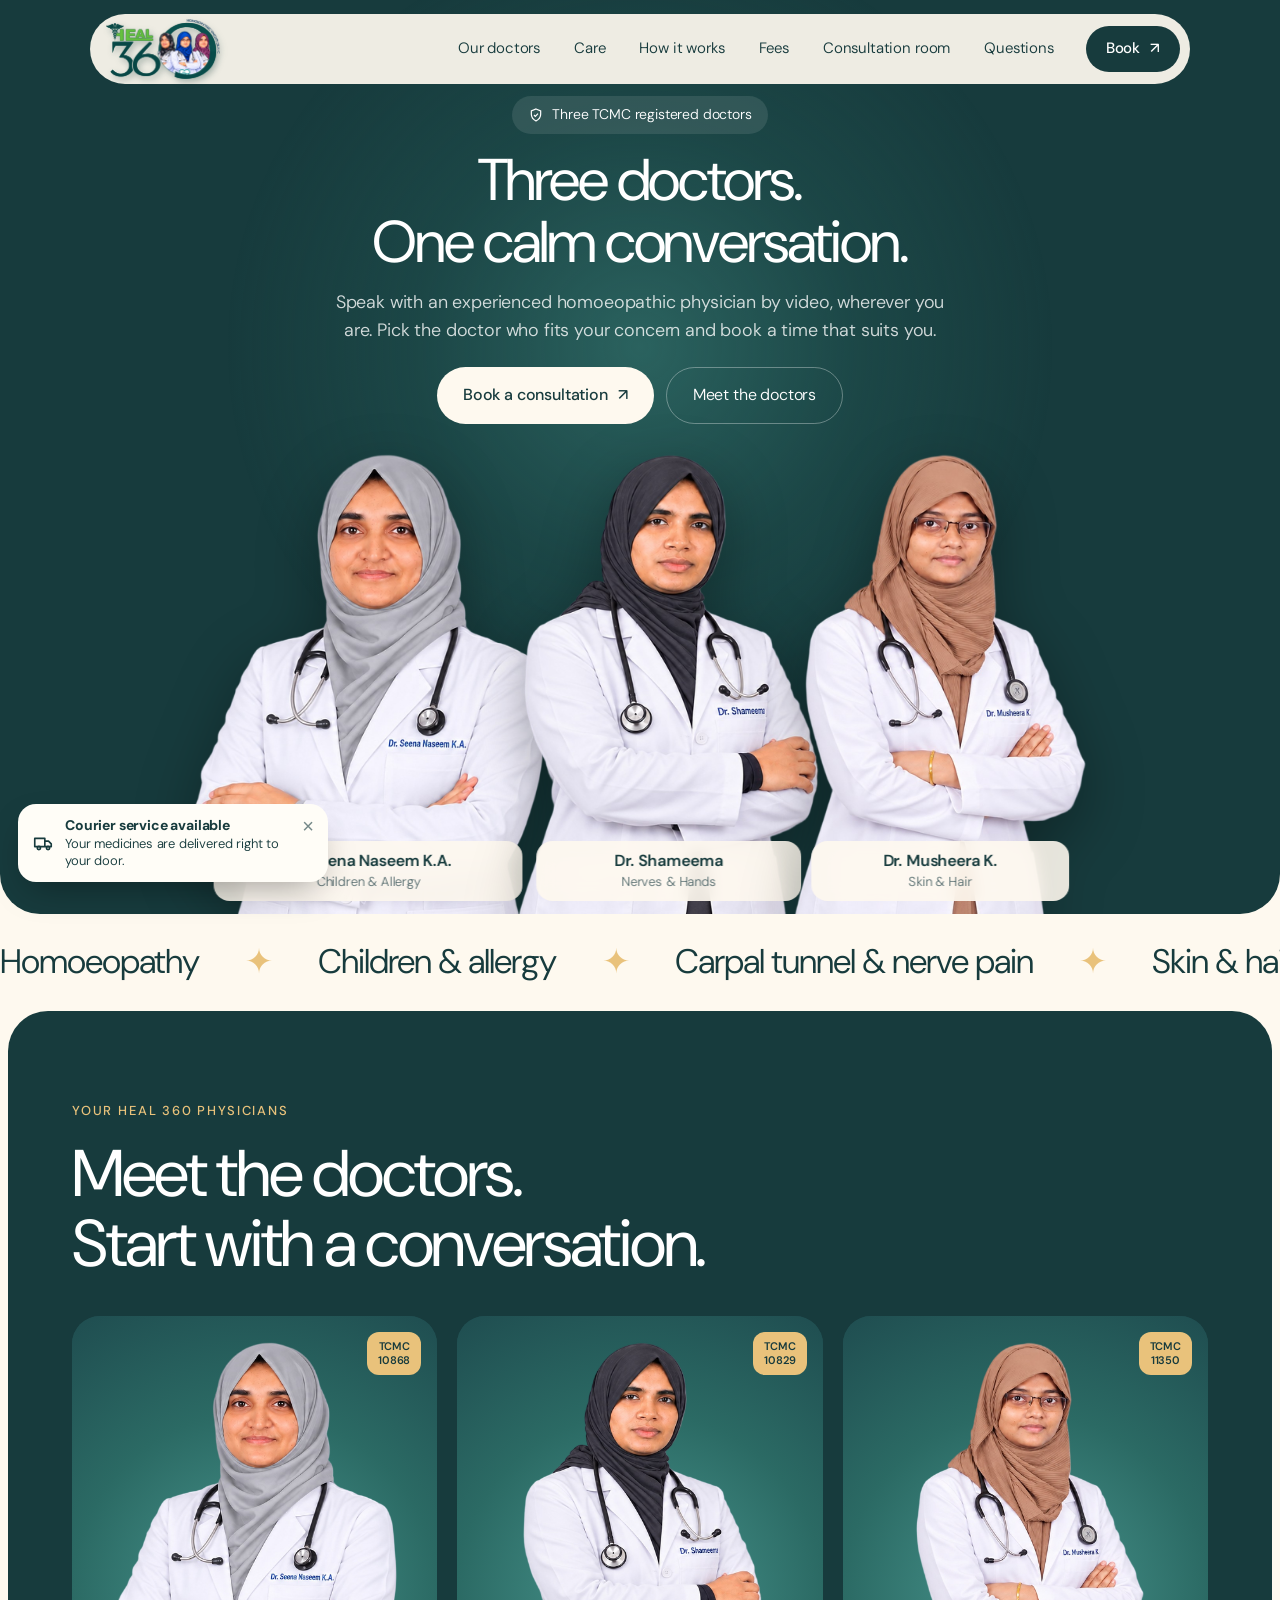
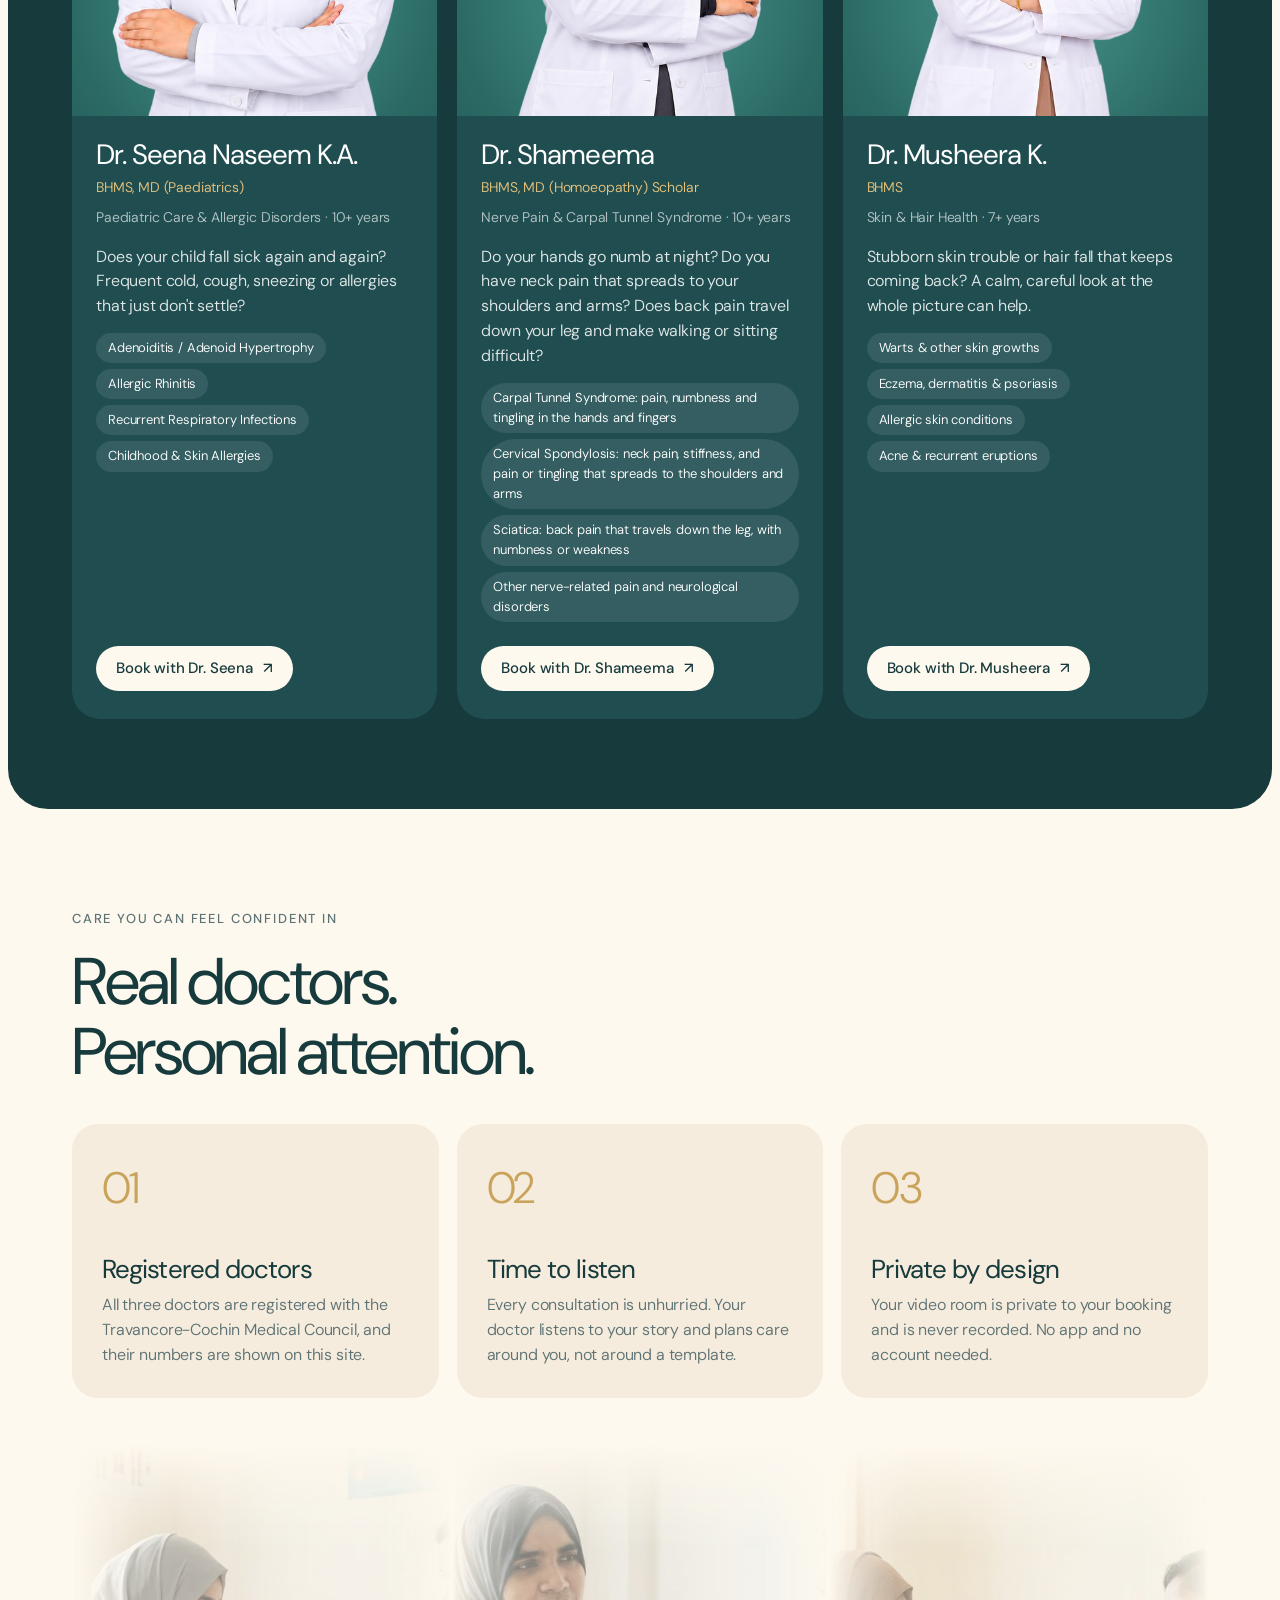
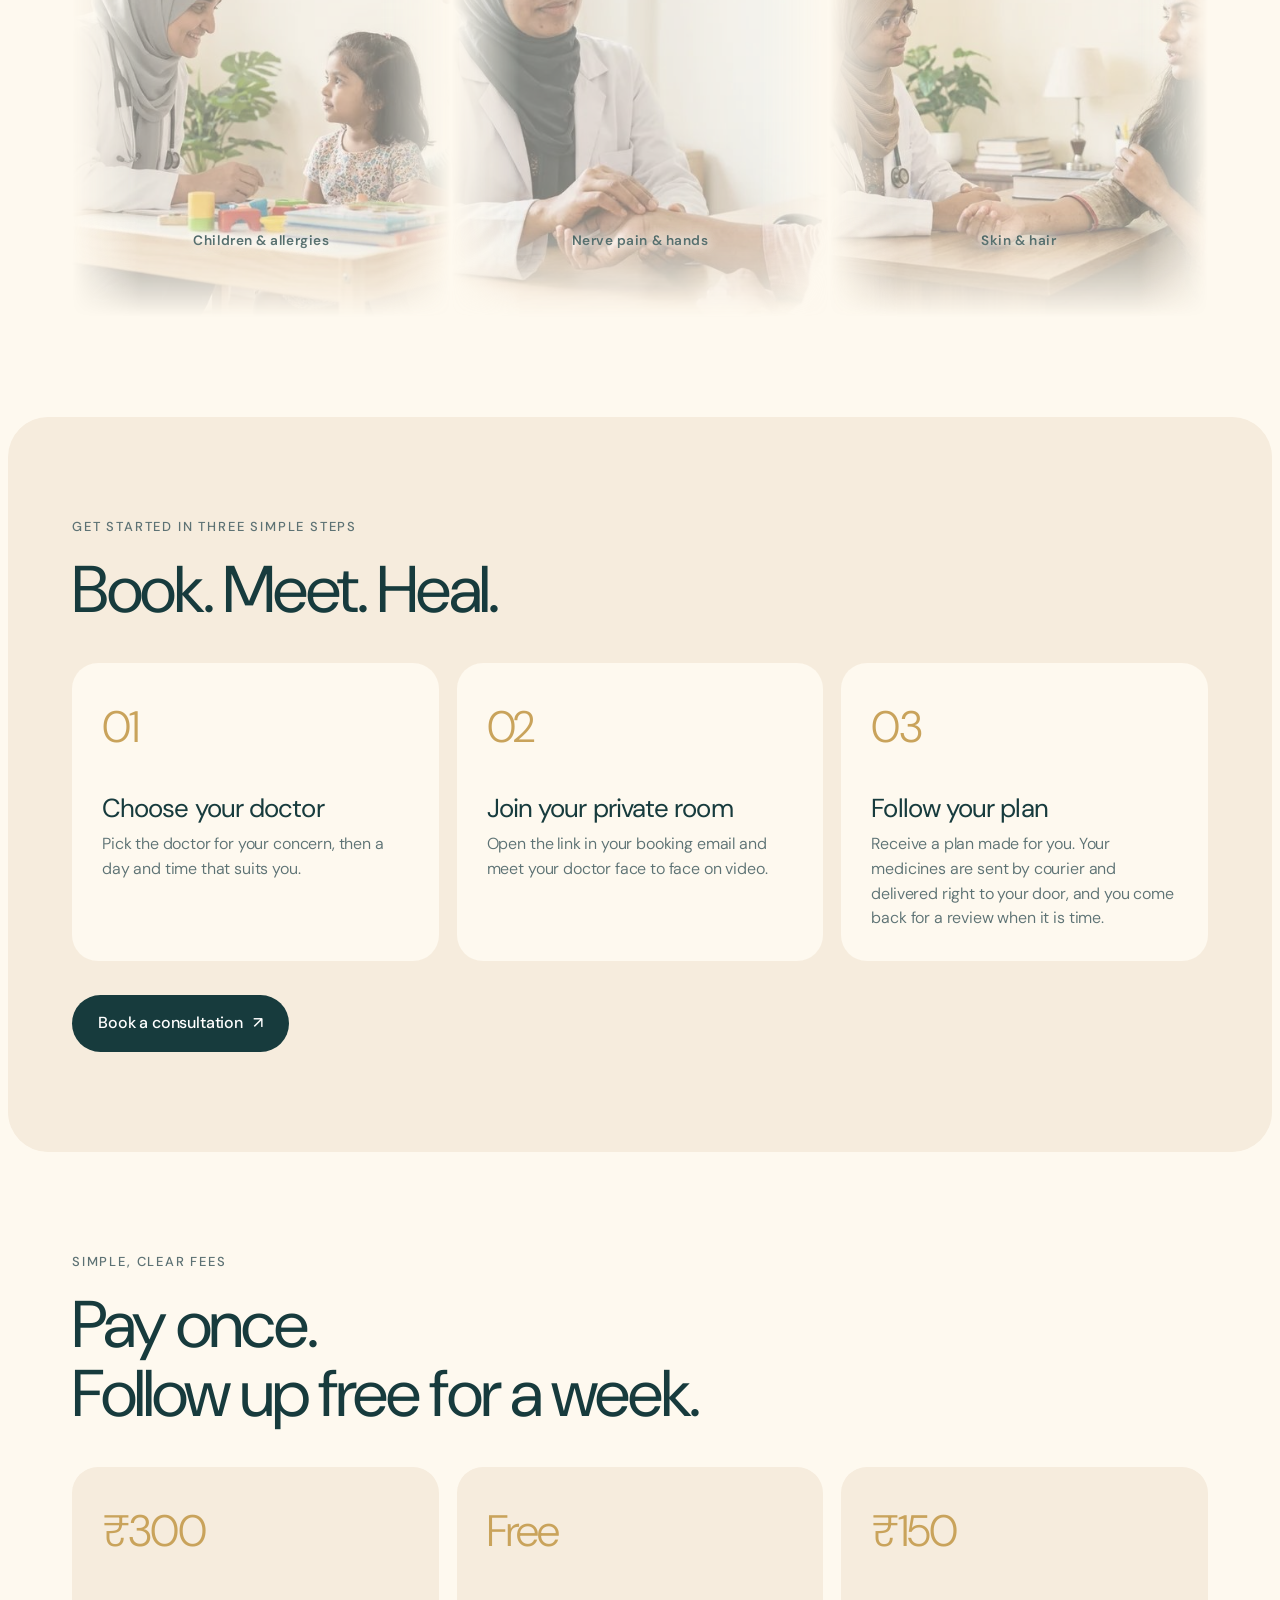
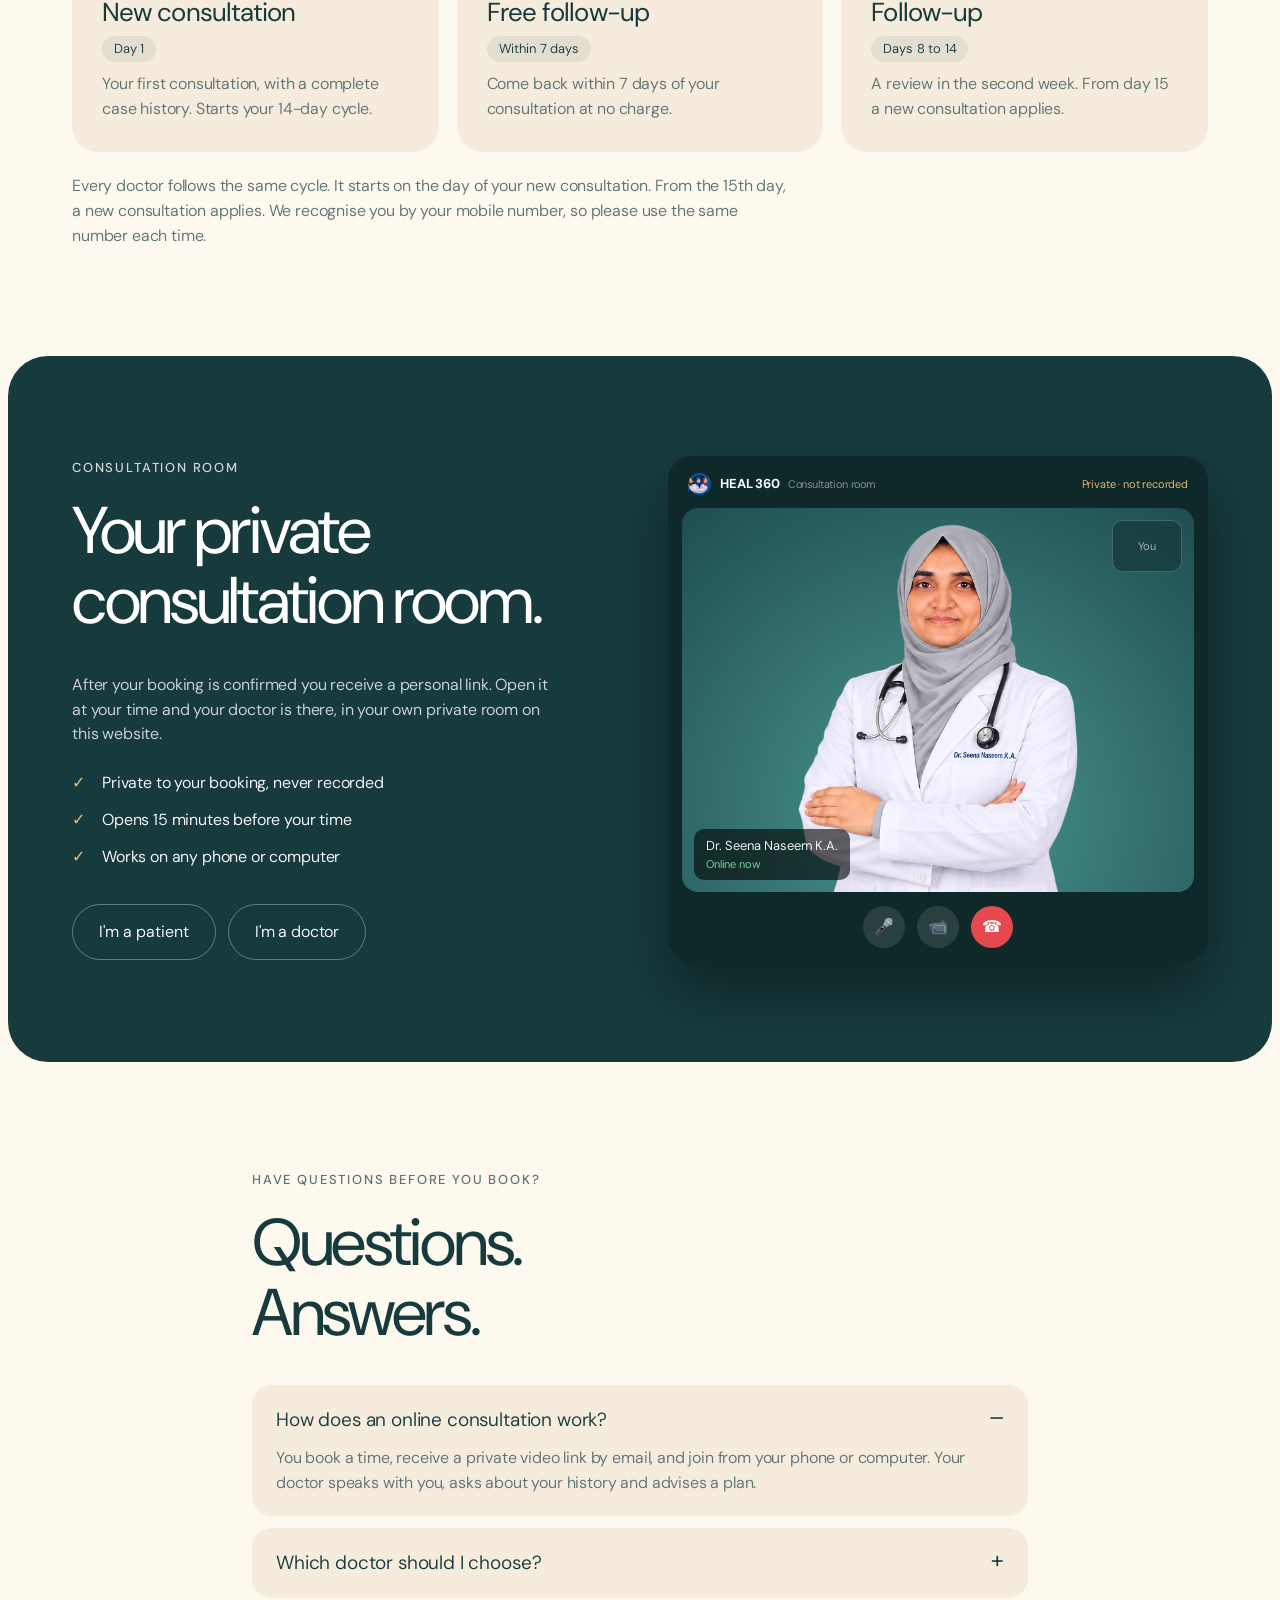
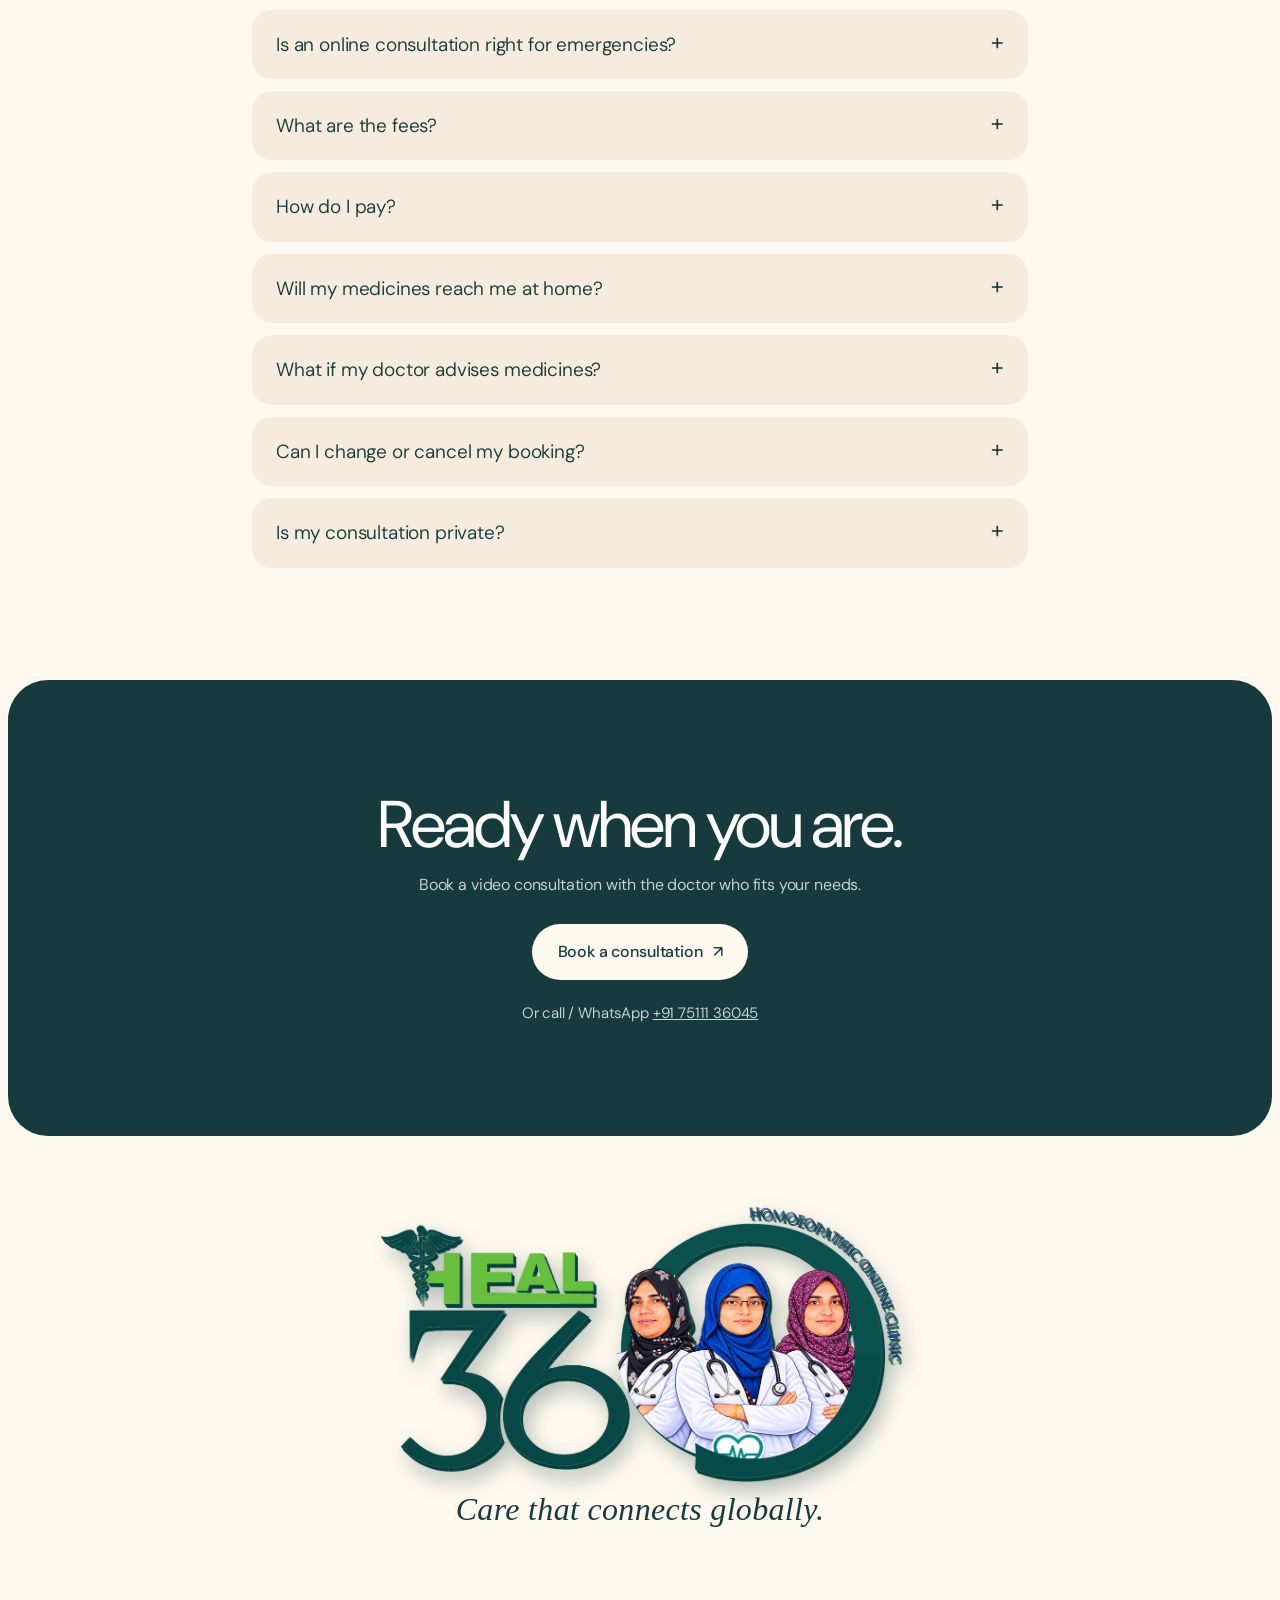
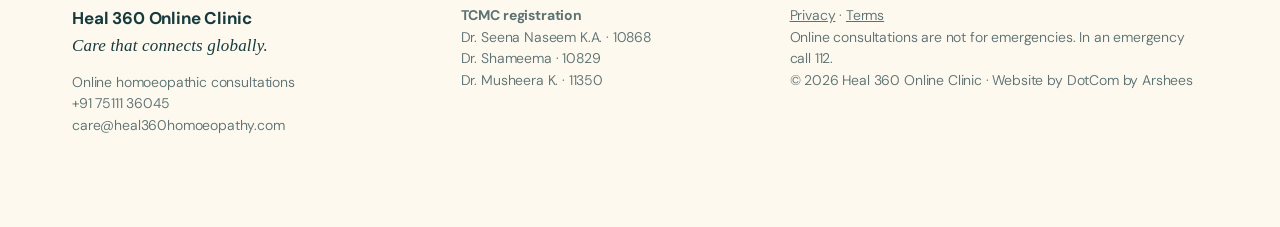
==== commit 7afbe7cb: "Logo with a 3D feel (edge and soft shadow, gentle lift on hover) Co-Authored-By: Claude Sonnet 5.5 <" ====
--- a/index.html
+++ b/index.html
@@ -18,12 +18,12 @@
 <link rel="icon" type="image/png" href="logo-real/favicon-64.png?v=2">
 <link rel="manifest" href="manifest.webmanifest">
 <link rel="apple-touch-icon" href="icons/icon-192.png">
-<link rel="stylesheet" href="style.css?v=20261127f">
+<link rel="stylesheet" href="style.css?v=20261127g">
 </head>
 <body>
 
 <header class="pill" id="top">
-  <a class="brand" href="#top"><img class="navlogo" src="logo-real/heal360-logo-nav.png?v=2" width="460" height="242" alt="Heal 360 Homoeopathy Online Clinic. Care that connects globally."></a>
+  <a class="brand" href="#top"><img class="navlogo" src="logo-real/heal360-logo-nav.png?v=4" width="460" height="242" alt="Heal 360 Homoeopathy Online Clinic. Care that connects globally."></a>
   <nav id="nav">
     <a href="#doctors">Our doctors</a>
     <a href="#care">Care</a>
@@ -164,7 +164,7 @@
   </div>
 </section>
 <section class="brandband" aria-label="Heal 360">
-  <div class="wrap"><img src="logo-real/heal360-logo-transparent.png?v=2" alt="Heal 360 Homoeopathy Online Clinic" width="1100" height="579" loading="lazy"><p class="slogan">Care that connects globally.</p></div>
+  <div class="wrap"><img src="logo-real/heal360-logo-transparent.png?v=4" alt="Heal 360 Homoeopathy Online Clinic" width="1100" height="579" loading="lazy"><p class="slogan">Care that connects globally.</p></div>
 </section>
 </main>
 
--- a/style.css
+++ b/style.css
@@ -164,3 +164,9 @@
 @keyframes floaty{50%{transform:translateY(-6px)}}
 @media(max-width:600px){.fbadge{left:10px;bottom:10px;max-width:calc(100% - 100px);padding:9px 9px 9px 11px;font-size:12px}.fbadge b{font-size:13px}}
 @media(prefers-reduced-motion:reduce){.fbadge{animation:none}}
+
+/* 3D feel for the logo: thin edge + soft shadow, gentle lift on hover */
+.navlogo{filter:drop-shadow(.6px .9px 0 #0a4a47) drop-shadow(2px 3px 3px rgba(7,52,50,.3));transition:transform .4s ease}
+.brandband img{filter:drop-shadow(1px 1.6px 0 #0a4a47) drop-shadow(2px 3.5px 0 #083f3d) drop-shadow(5px 9px 10px rgba(7,52,50,.3));transition:transform .5s ease}
+.brandband img:hover,.brand:hover .navlogo{transform:translateY(-2px) scale(1.02)}
+@media(prefers-reduced-motion:reduce){.navlogo,.brandband img{transition:none}.brandband img:hover,.brand:hover .navlogo{transform:none}}
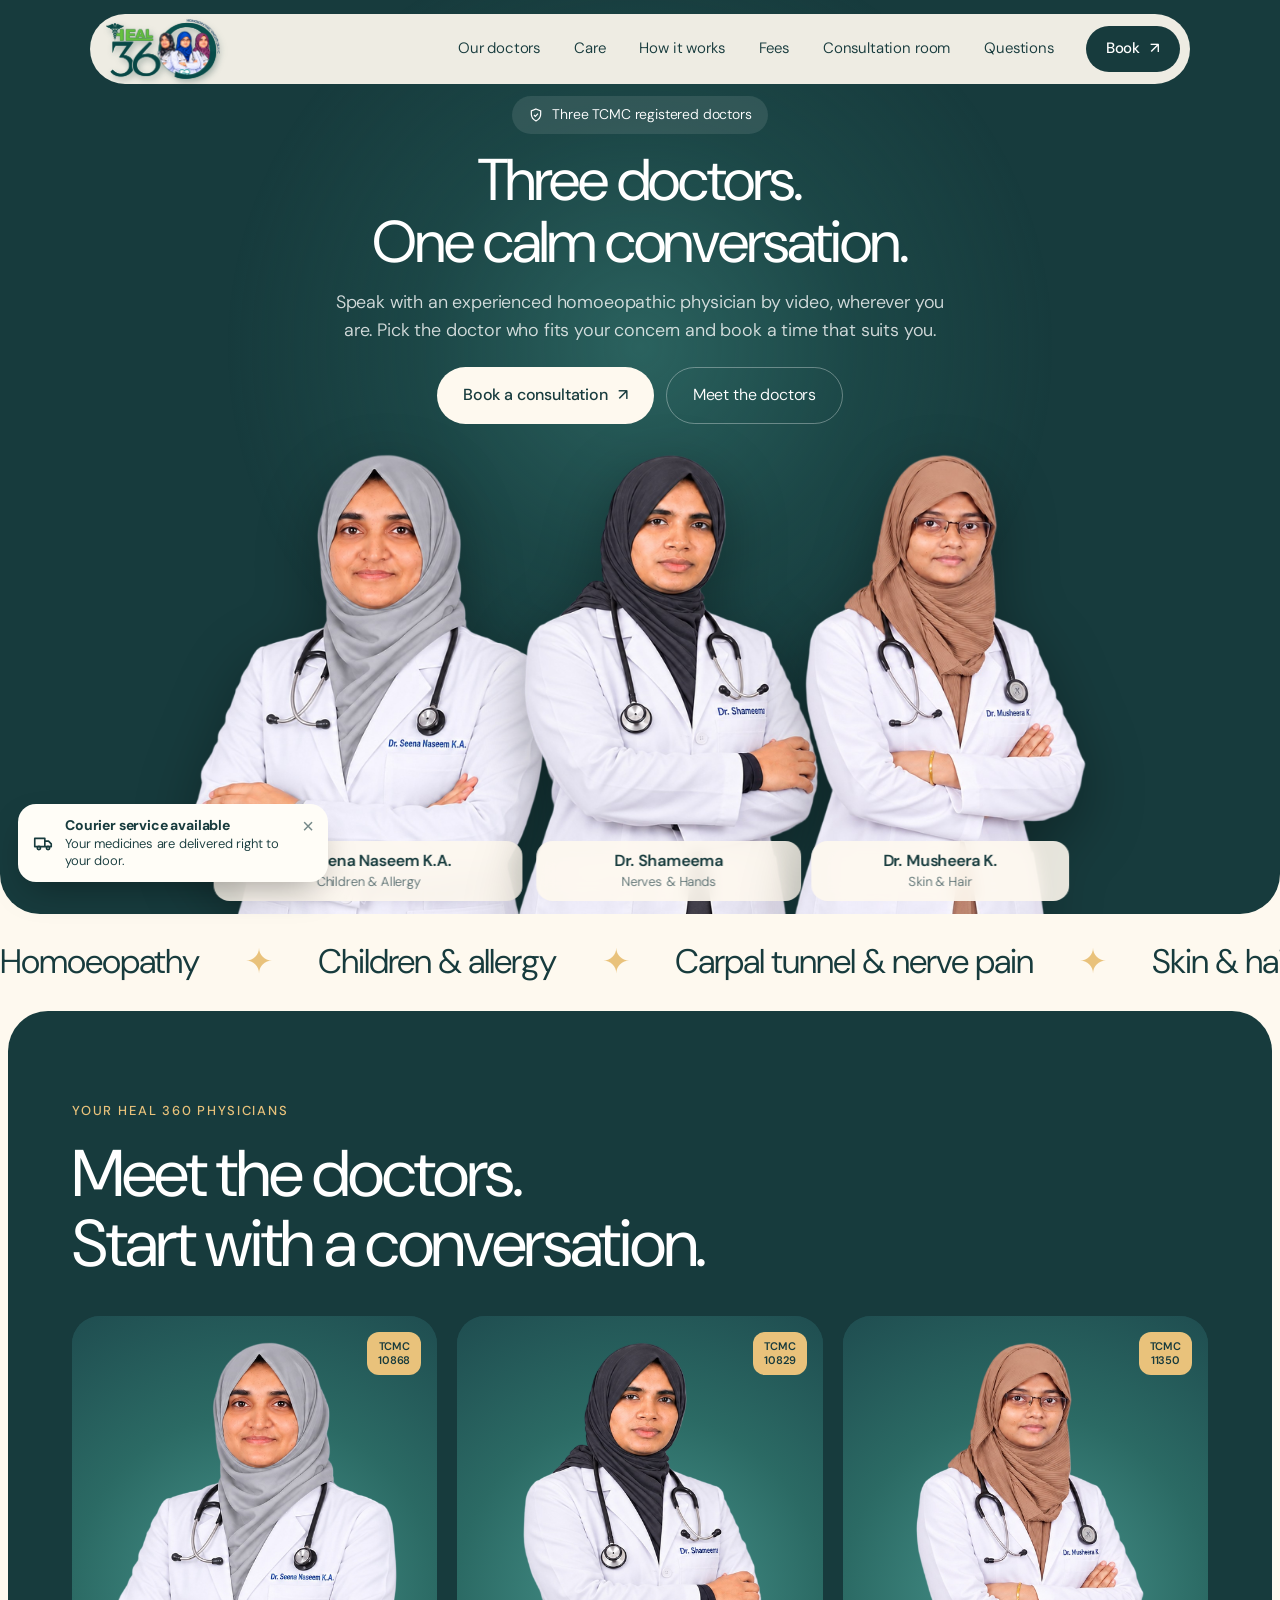
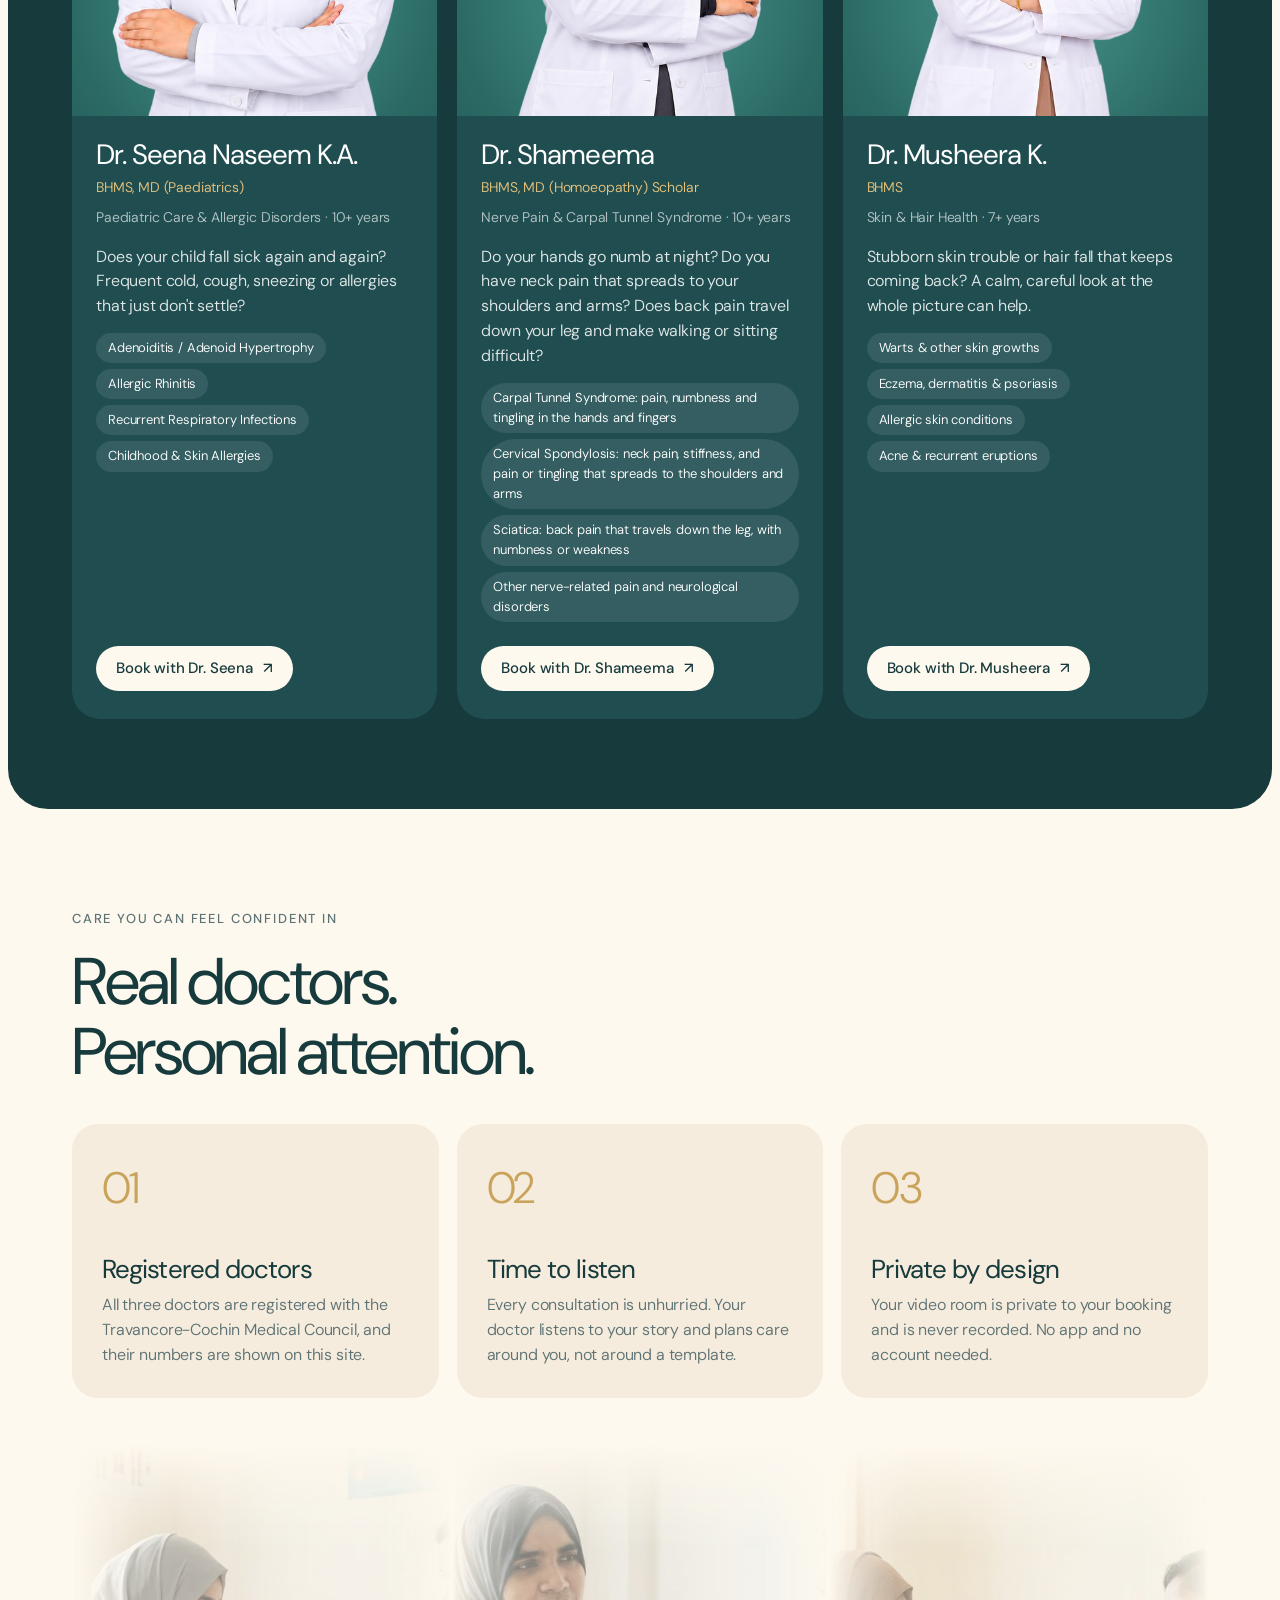
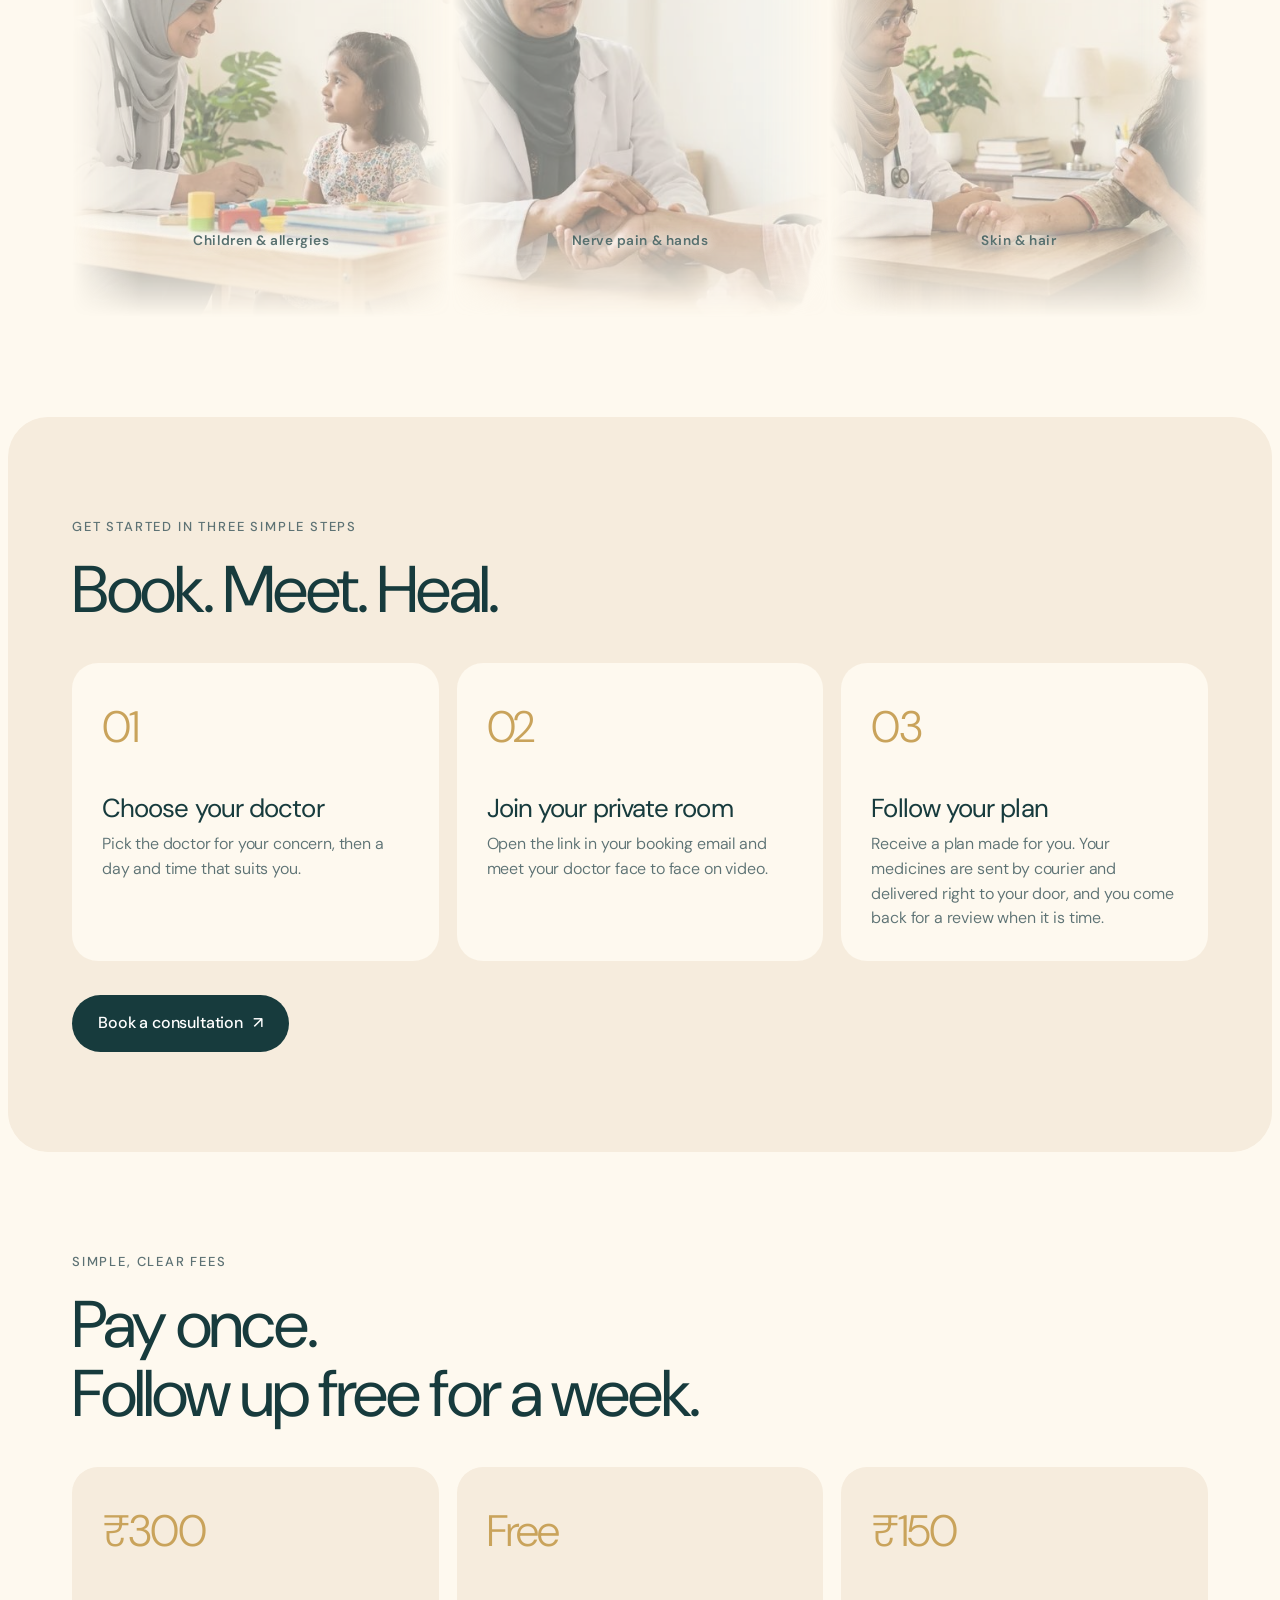
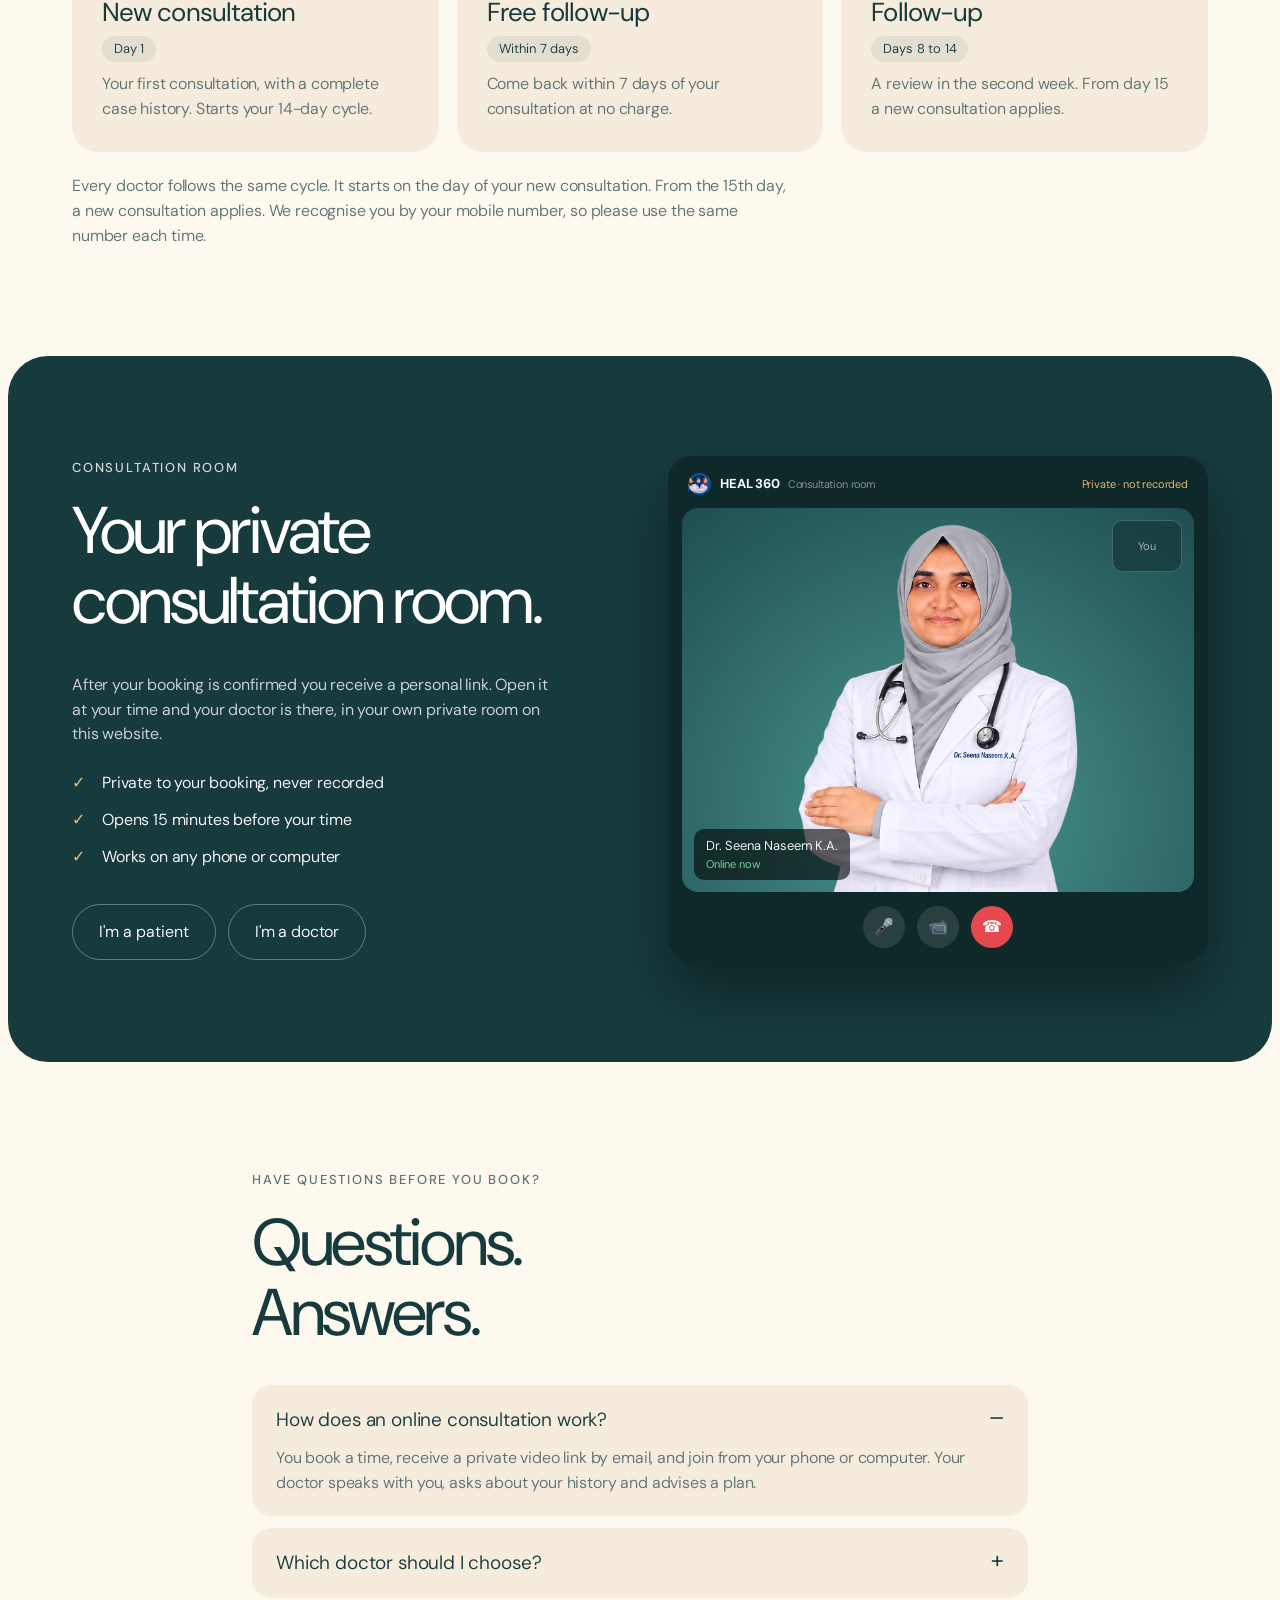
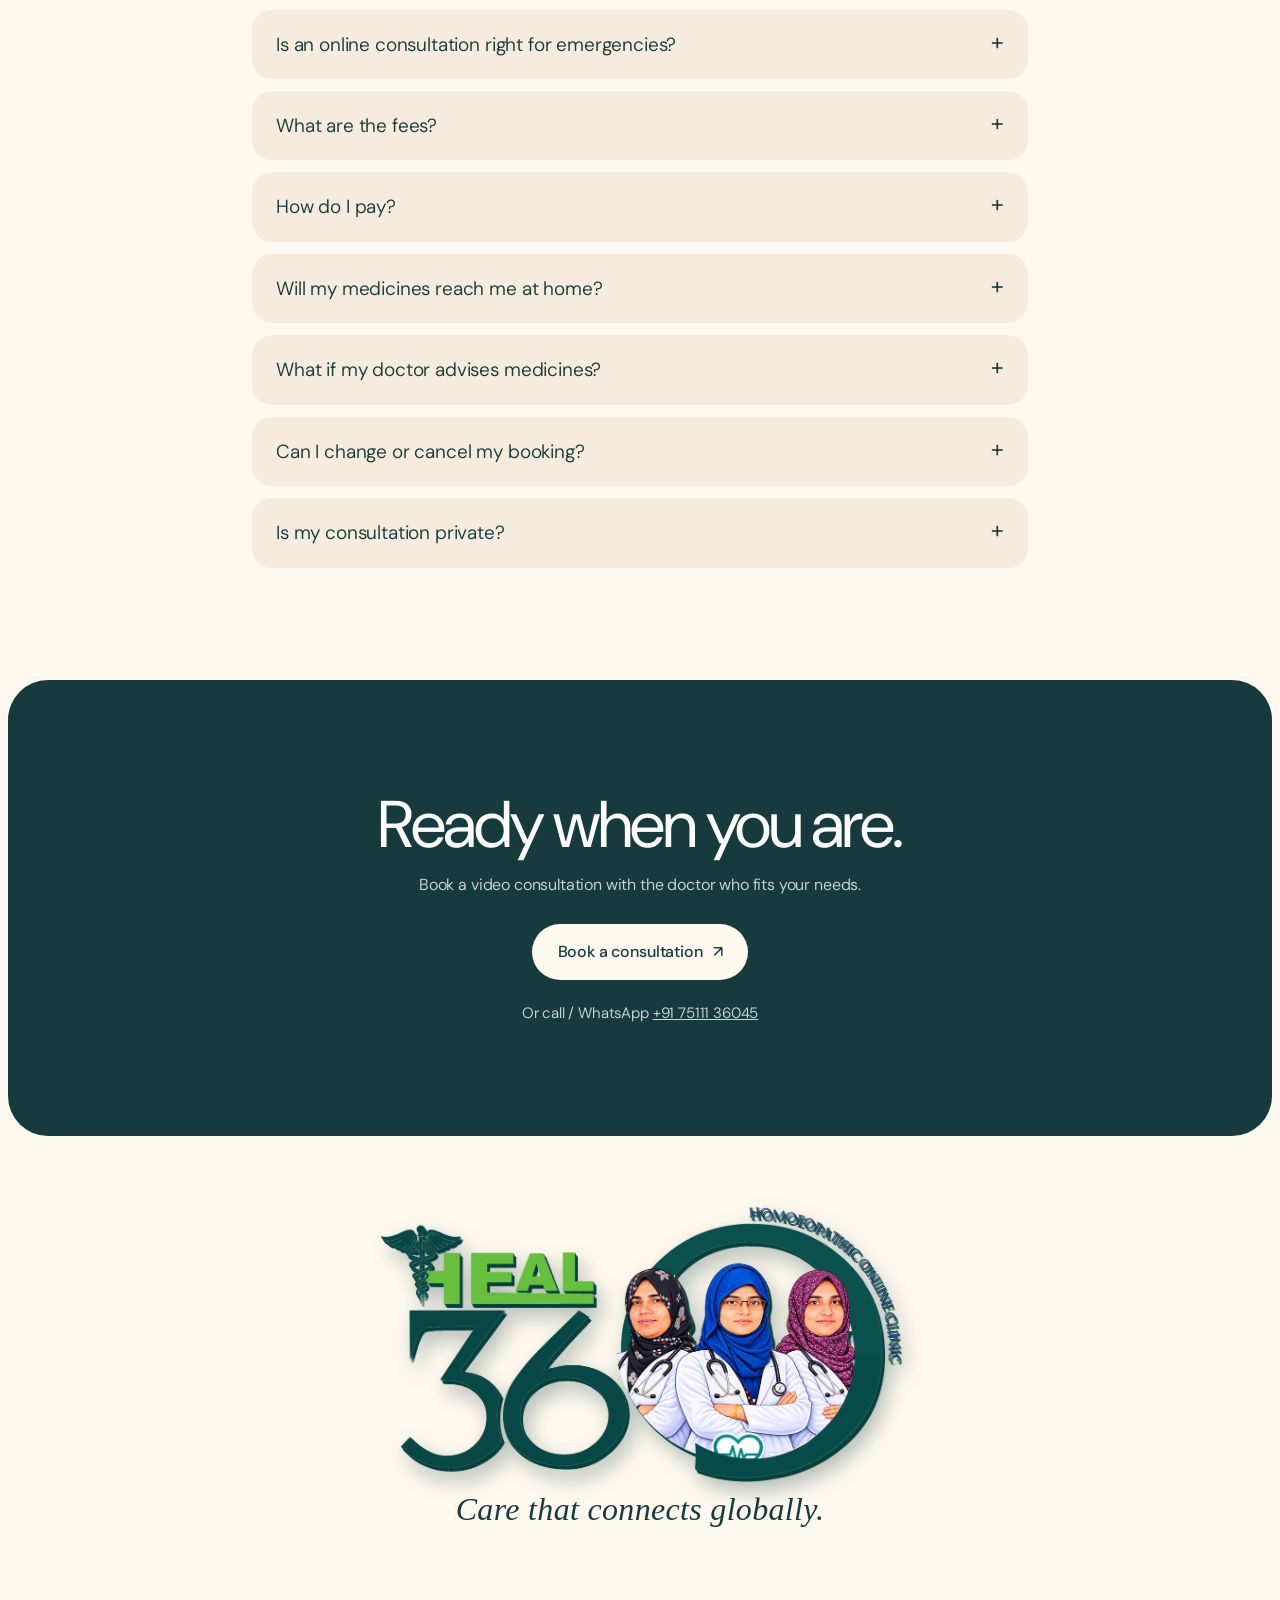
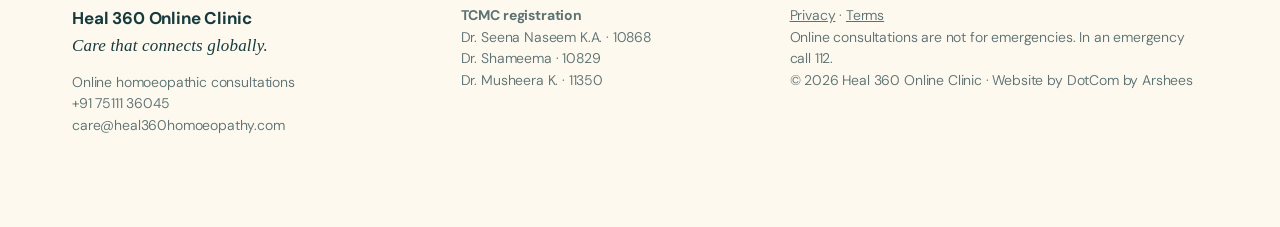
==== commit 76e23e58: "SEO: indexable home, canonical, social tags, clinic and doctors structured data, robots.txt, sitemap" ====
--- a/index.html
+++ b/index.html
@@ -3,18 +3,25 @@
 <head>
 <meta charset="utf-8">
 <meta name="viewport" content="width=device-width,initial-scale=1">
-<title>Heal 360 Online Clinic | Three doctors, one calm conversation</title>
-<meta name="description" content="Heal 360 Online Clinic: online video consultation with Dr. Seena, Dr. Shameema and Dr. Musheera, three experienced homoeopathic doctors.">
-<meta name="robots" content="noindex,nofollow">
+<title>Heal 360 Online Clinic | Online Homoeopathy Consultation with 3 Doctors</title>
+<meta name="description" content="Online homoeopathy video consultation with Dr. Seena, Dr. Shameema or Dr. Musheera, TCMC registered doctors. ₹300, free follow-up within 7 days.">
+<meta name="robots" content="index,follow,max-image-preview:large">
+<link rel="canonical" href="https://www.heal360homoeopathy.com/">
 <meta name="theme-color" content="#173B3D">
 <link rel="preconnect" href="https://fonts.googleapis.com">
 <link rel="preconnect" href="https://fonts.gstatic.com" crossorigin>
 <link href="https://fonts.googleapis.com/css2?family=Google+Sans+Flex:wght@300;400;500;600&family=DM+Sans:wght@300;400;500;700&display=swap" rel="stylesheet">
-<meta property="og:title" content="Heal 360 Online Clinic | Care that connects globally">
-<meta property="og:description" content="Online homoeopathy video consultation with three lady doctors. New consultation &#8377;300, free follow-up within 7 days.">
+<meta property="og:title" content="Heal 360 Online Clinic | Online Homoeopathy Consultation with 3 Doctors">
+<meta property="og:description" content="Online homoeopathy video consultation with Dr. Seena, Dr. Shameema or Dr. Musheera, TCMC registered doctors. ₹300, free follow-up within 7 days.">
 <meta property="og:type" content="website">
-<meta property="og:image" content="logo-real/mark-512.png?v=2">
-<script type="application/ld+json">{"@context":"https://schema.org","@type":"MedicalClinic","name":"Heal 360 Online Clinic","slogan":"Care that connects globally.","medicalSpecialty":"Homeopathy","telephone":"+917511136045","email":"care@heal360homoeopathy.com","url":"https://www.heal360homoeopathy.com/","availableService":{"@type":"MedicalTherapy","name":"Online homoeopathic video consultation"},"employee":[{"@type":"Physician","name":"Dr. Seena Naseem K.A."},{"@type":"Physician","name":"Dr. Shameema"},{"@type":"Physician","name":"Dr. Musheera K."}]}</script>
+<meta property="og:url" content="https://www.heal360homoeopathy.com/">
+<meta property="og:site_name" content="Heal 360 Online Clinic">
+<meta property="og:locale" content="en_IN">
+<meta property="og:image" content="https://www.heal360homoeopathy.com/logo-real/mark-512.png?v=2">
+<meta name="twitter:card" content="summary">
+<meta name="twitter:title" content="Heal 360 Online Clinic | Online Homoeopathy Consultation with 3 Doctors">
+<meta name="twitter:description" content="Online homoeopathy video consultation with Dr. Seena, Dr. Shameema or Dr. Musheera, TCMC registered doctors. ₹300, free follow-up within 7 days.">
+<script type="application/ld+json">{"@context":"https://schema.org","@graph":[{"@type":"MedicalClinic","@id":"https://www.heal360homoeopathy.com/#clinic","name":"Heal 360 Online Clinic","alternateName":"Heal 360 Homoeopathy Online Clinic","slogan":"Care that connects globally.","description":"Online homoeopathy video consultation with Dr. Seena, Dr. Shameema or Dr. Musheera, TCMC registered doctors. ₹300, free follow-up within 7 days.","url":"https://www.heal360homoeopathy.com/","logo":"https://www.heal360homoeopathy.com/logo-real/heal360-logo-transparent.png","image":"https://www.heal360homoeopathy.com/logo-real/mark-512.png","telephone":"+917511136045","email":"care@heal360homoeopathy.com","medicalSpecialty":"Homeopathic","priceRange":"₹150–₹300","areaServed":{"@type":"Country","name":"India"},"availableLanguage":["English","Malayalam"],"availableService":{"@type":"MedicalTherapy","name":"Online homoeopathic video consultation"},"employee":[{"@id":"https://www.heal360homoeopathy.com/#seena"},{"@id":"https://www.heal360homoeopathy.com/#shameema"},{"@id":"https://www.heal360homoeopathy.com/#musheera"}]},{"@type":"WebSite","url":"https://www.heal360homoeopathy.com/","name":"Heal 360 Online Clinic","inLanguage":"en"},{"@type":"Physician","name":"Dr. Seena Naseem K.A.","description":"BHMS, MD (Paediatrics). TCMC registration number 10868.","medicalSpecialty":"Homeopathic","identifier":{"@type":"PropertyValue","name":"TCMC registration number","value":"10868"},"image":"https://www.heal360homoeopathy.com/img/seena.png","url":"https://www.heal360homoeopathy.com/#doctors","worksFor":{"@id":"https://www.heal360homoeopathy.com/#clinic"},"@id":"https://www.heal360homoeopathy.com/#seena"},{"@type":"Physician","name":"Dr. Shameema","description":"BHMS, MD (Homoeopathy) Scholar. TCMC registration number 10829.","medicalSpecialty":"Homeopathic","identifier":{"@type":"PropertyValue","name":"TCMC registration number","value":"10829"},"image":"https://www.heal360homoeopathy.com/img/shameema.png","url":"https://www.heal360homoeopathy.com/#doctors","worksFor":{"@id":"https://www.heal360homoeopathy.com/#clinic"},"@id":"https://www.heal360homoeopathy.com/#shameema"},{"@type":"Physician","name":"Dr. Musheera K.","description":"BHMS. TCMC registration number 11350.","medicalSpecialty":"Homeopathic","identifier":{"@type":"PropertyValue","name":"TCMC registration number","value":"11350"},"image":"https://www.heal360homoeopathy.com/img/musheera.png","url":"https://www.heal360homoeopathy.com/#doctors","worksFor":{"@id":"https://www.heal360homoeopathy.com/#clinic"},"@id":"https://www.heal360homoeopathy.com/#musheera"}]}</script>
 <link rel="icon" type="image/png" href="logo-real/favicon-64.png?v=2">
 <link rel="manifest" href="manifest.webmanifest">
 <link rel="apple-touch-icon" href="icons/icon-192.png">
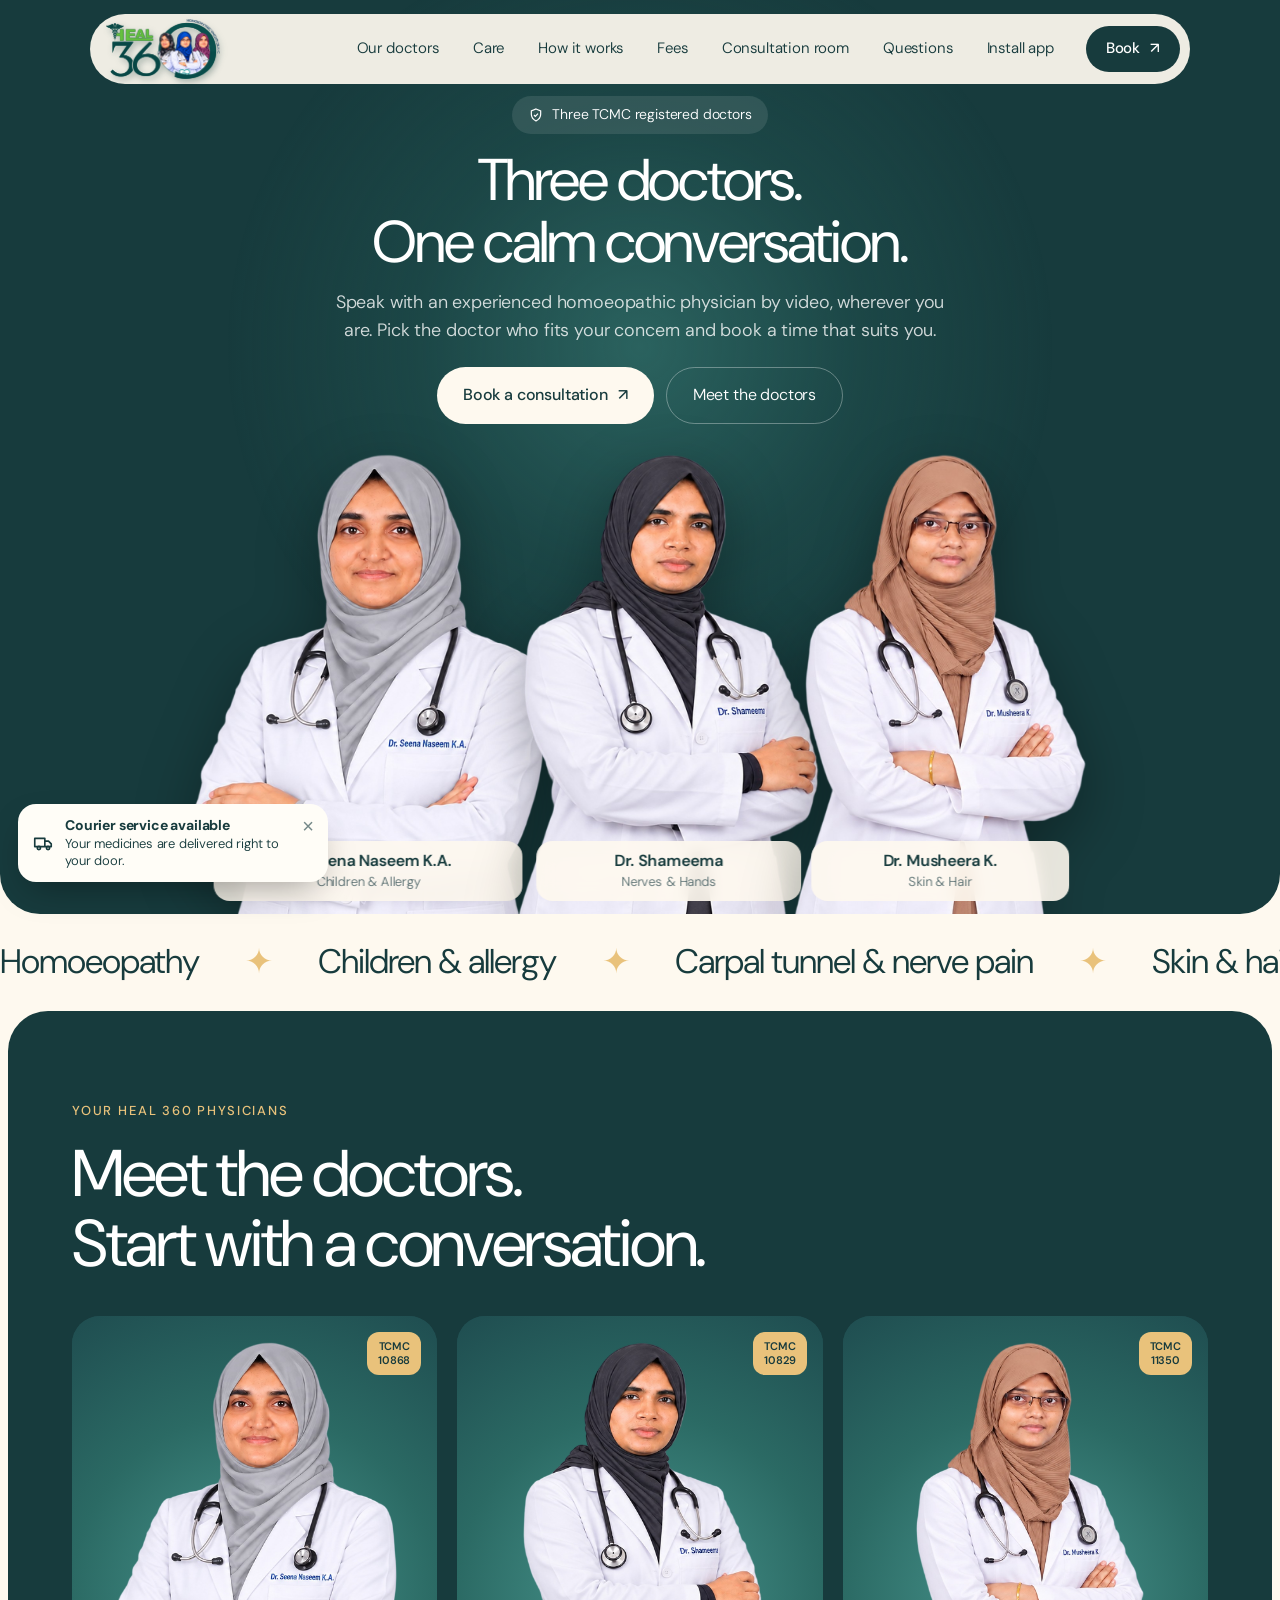
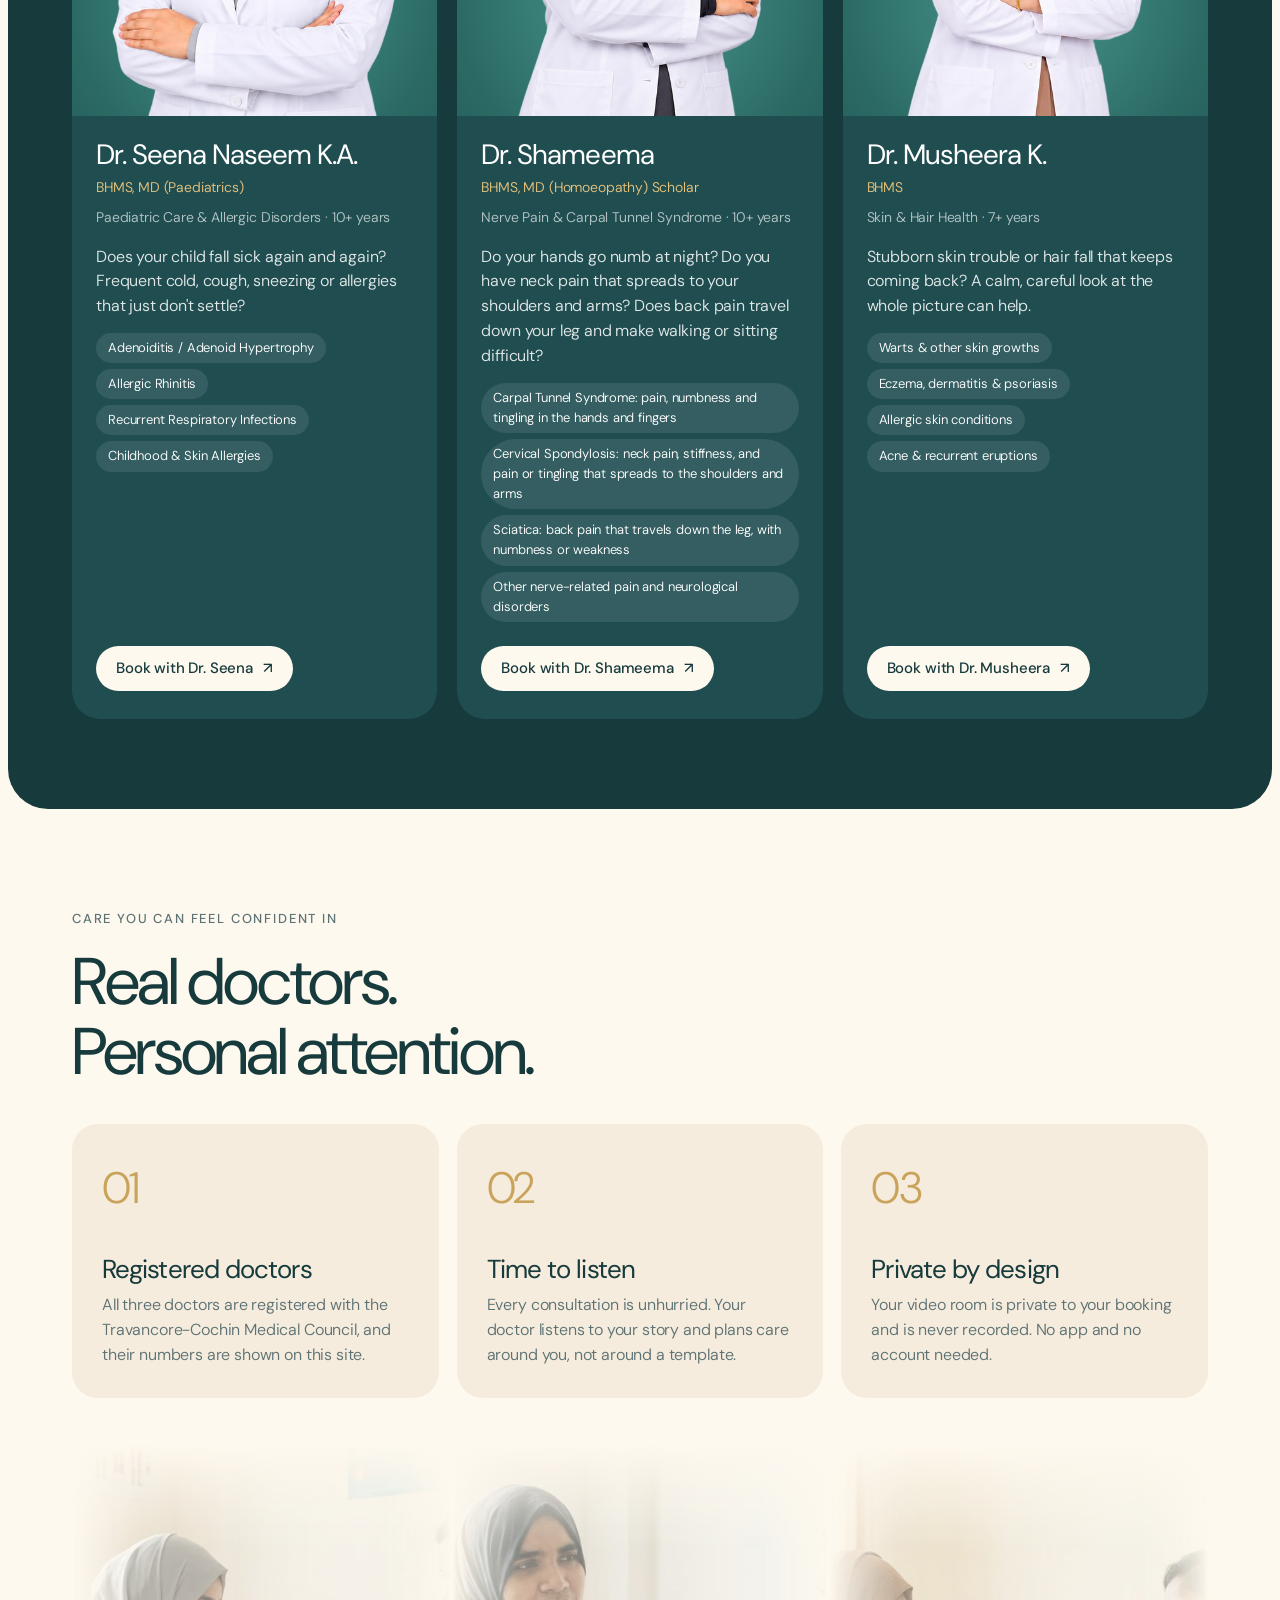
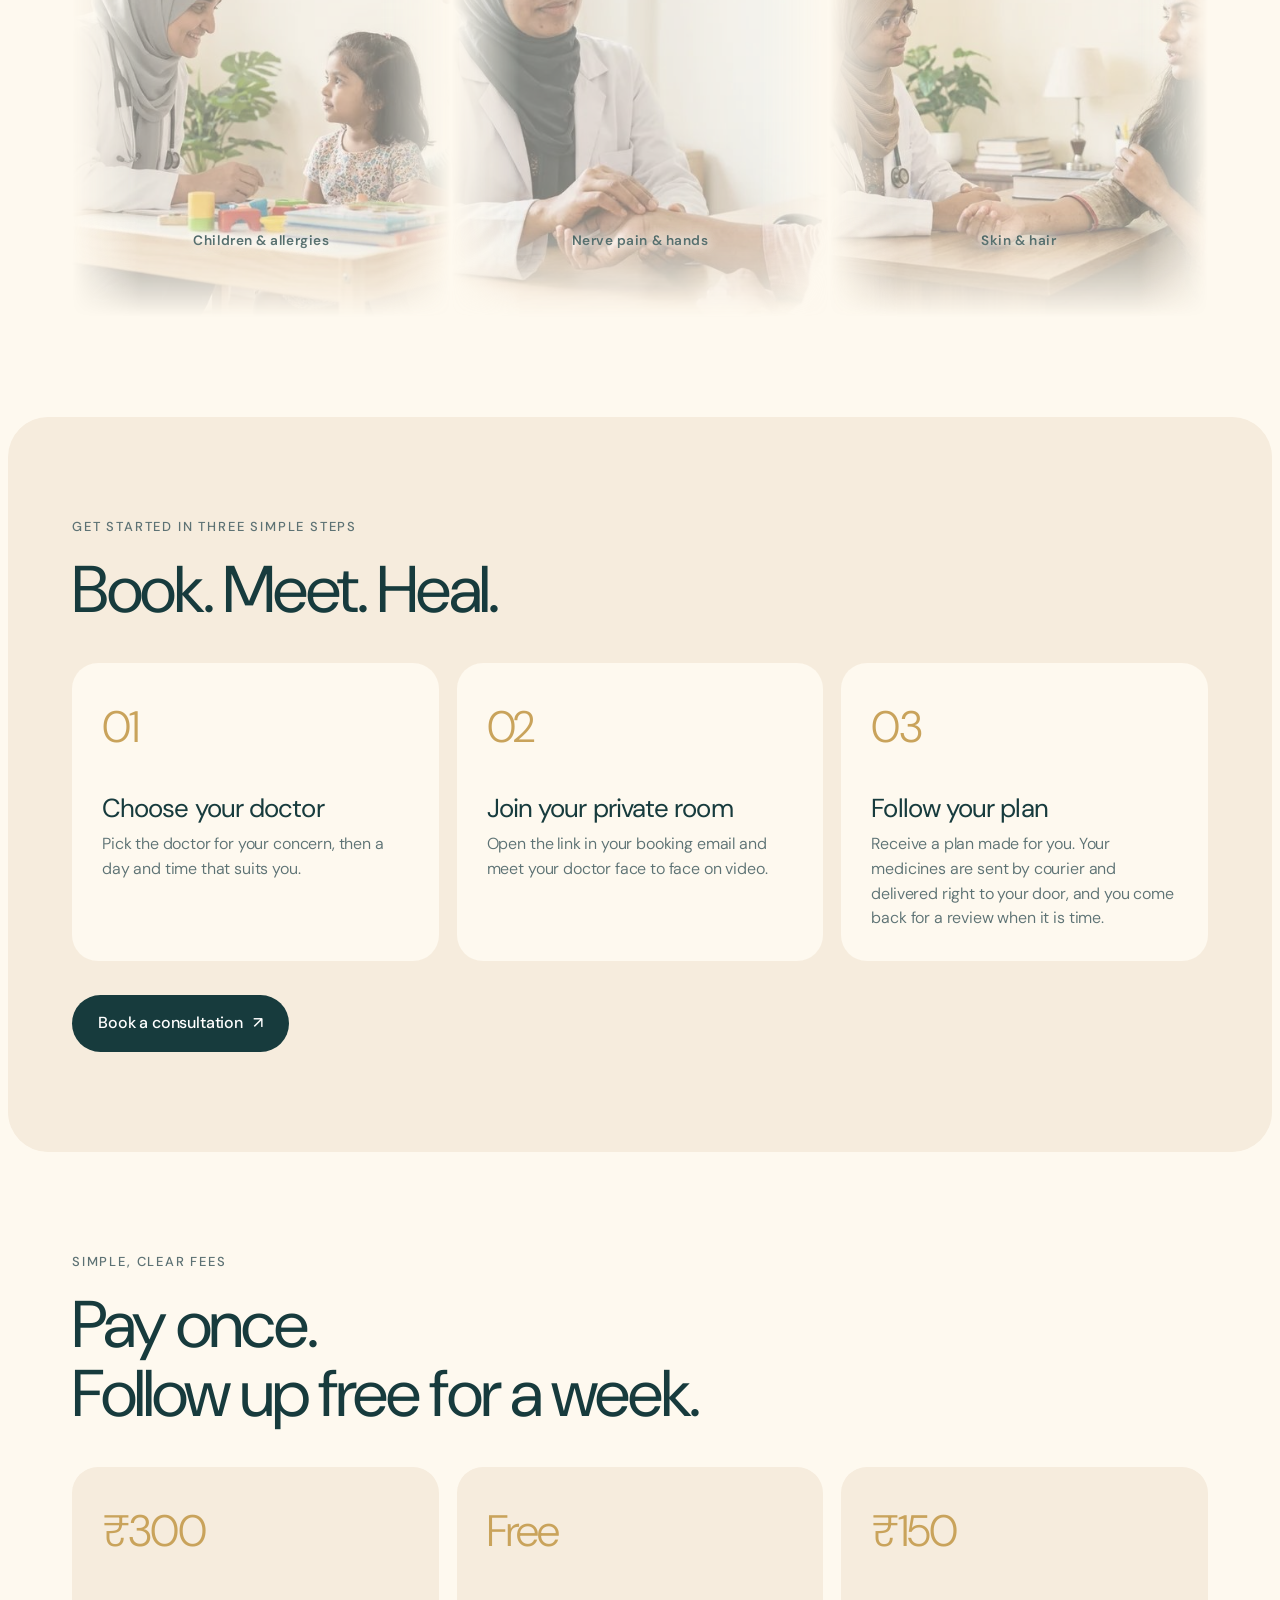
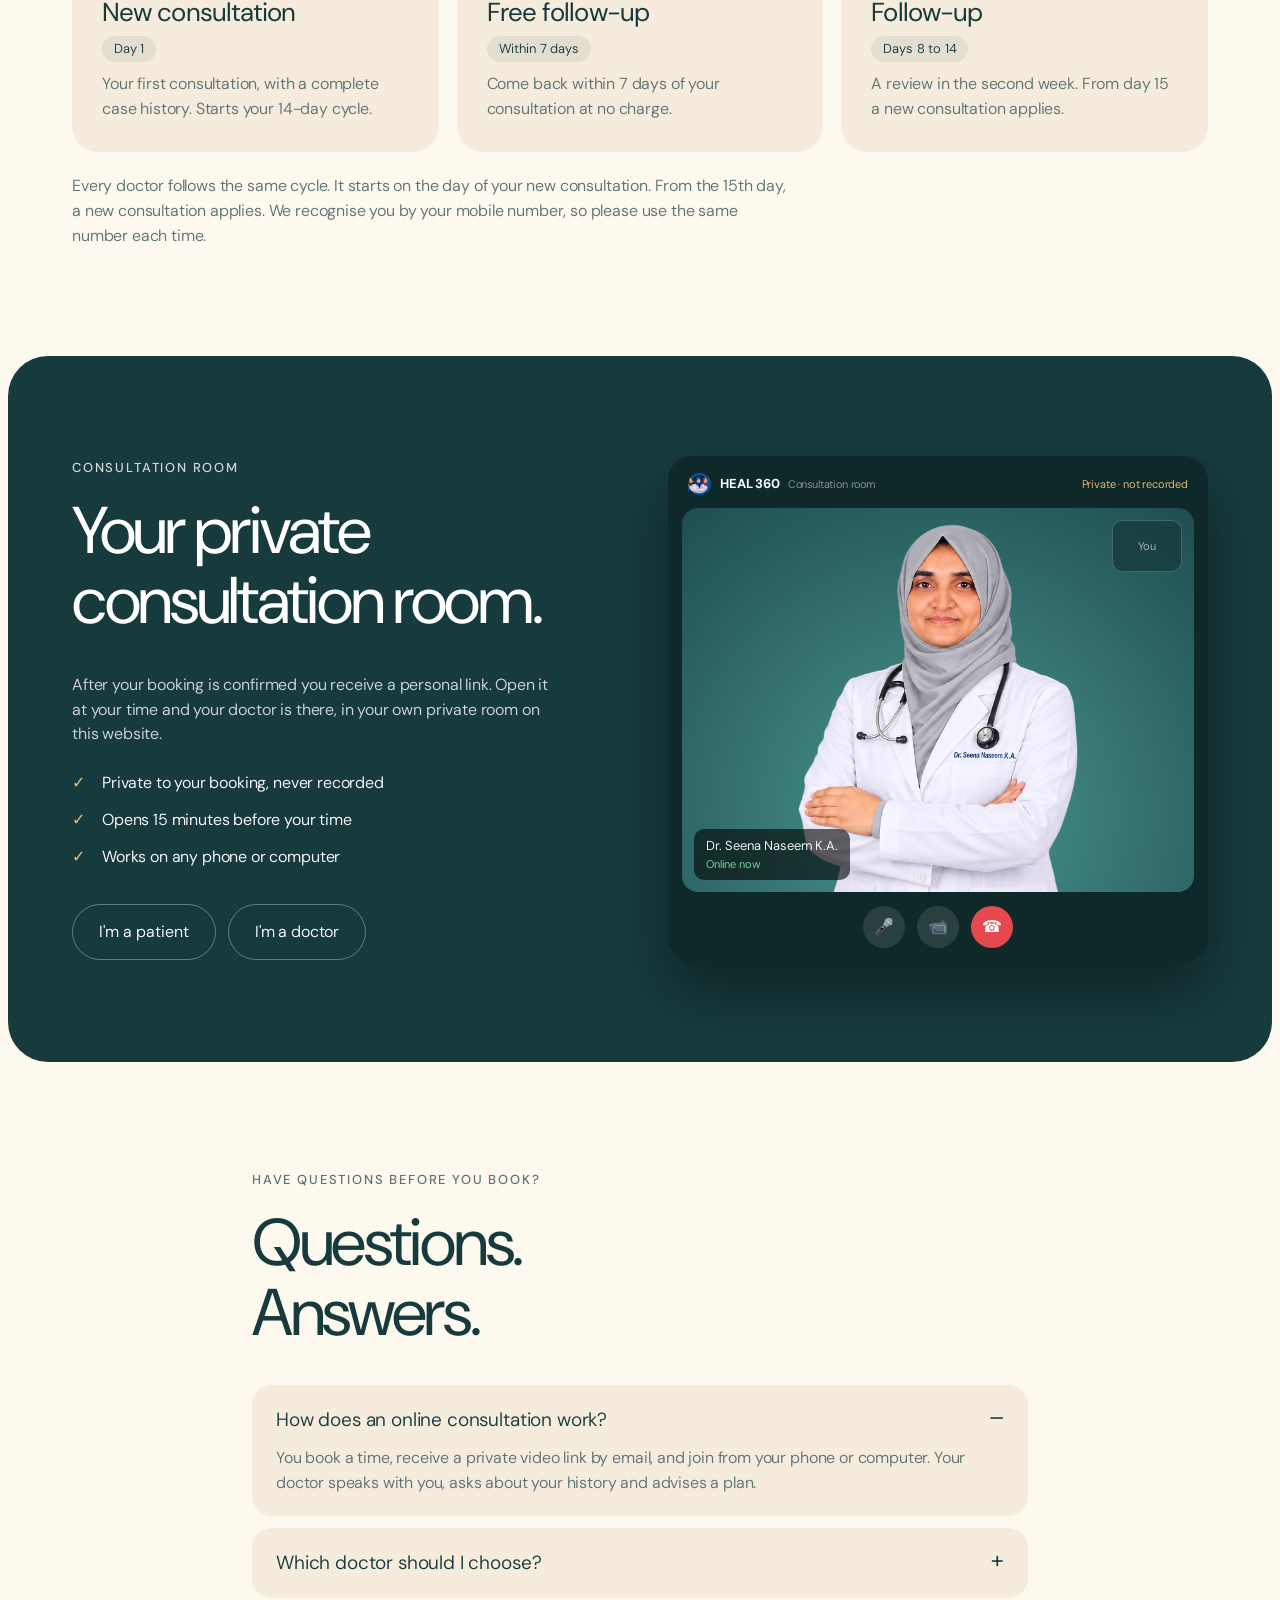
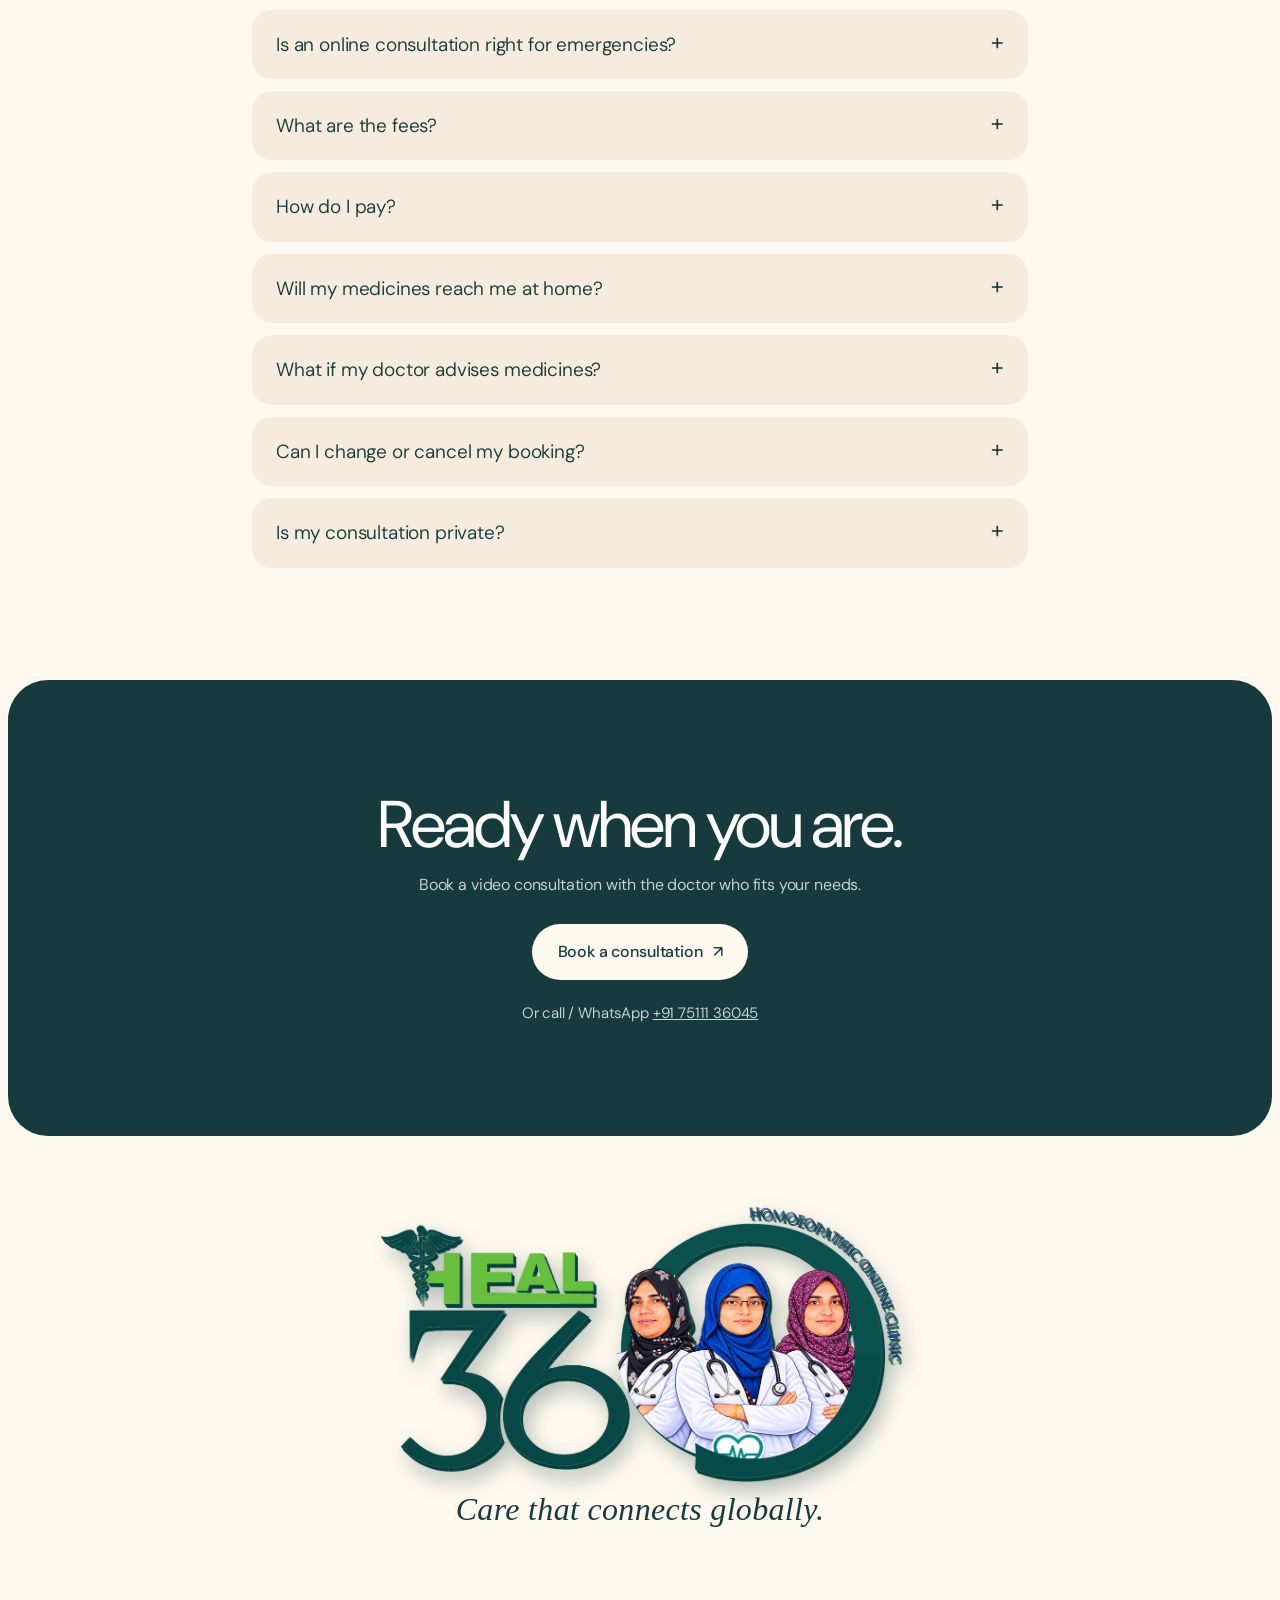
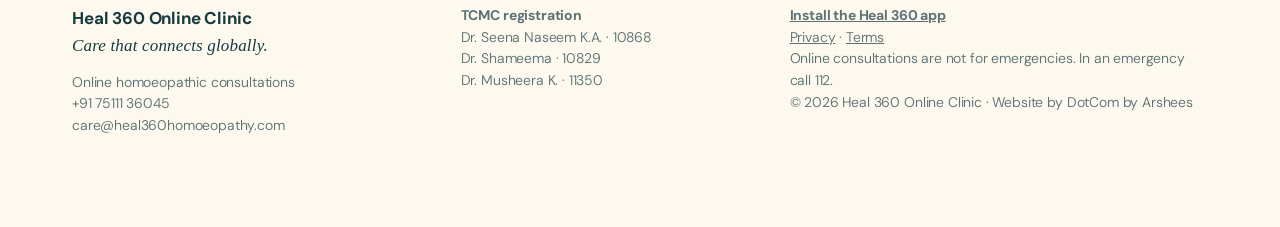
==== commit 33800e93: "Add Install app button for patients and doctors Co-Authored-By: Claude Sonnet 5.5 <noreply@anthropic" ====
--- a/index.html
+++ b/index.html
@@ -38,6 +38,7 @@
     <a href="#fees">Fees</a>
     <a href="room.html">Consultation room</a>
     <a href="#faq">Questions</a>
+    <a href="#" data-install hidden>Install app</a>
   </nav>
   <a class="go sm" href="#book" data-book>Book <i>&#8599;</i></a>
   <button class="burger" aria-label="Menu" onclick="document.getElementById('nav').classList.toggle('open')"><span></span><span></span></button>
@@ -179,7 +180,7 @@
   <div class="wrap foot">
     <div><b class="fname">Heal 360 Online Clinic</b><span class="slogan sm">Care that connects globally.</span><p>Online homoeopathic consultations<br><a href="tel:+917511136045">+91 75111 36045</a><br><a href="mailto:care@heal360homoeopathy.com">care@heal360homoeopathy.com</a></p></div>
     <div class="regs"><b>TCMC registration</b><br>Dr. Seena Naseem K.A. · 10868<br>Dr. Shameema · 10829<br>Dr. Musheera K. · 11350</div>
-    <div class="small"><a href="privacy.html">Privacy</a> &middot; <a href="terms.html">Terms</a><br>Online consultations are not for emergencies. In an emergency call 112.<br>© 2026 Heal 360 Online Clinic · Website by DotCom by Arshees</div>
+    <div class="small"><a href="#" data-install hidden><b>Install the Heal 360 app</b></a><br><a href="privacy.html">Privacy</a> &middot; <a href="terms.html">Terms</a><br>Online consultations are not for emergencies. In an emergency call 112.<br>© 2026 Heal 360 Online Clinic · Website by DotCom by Arshees</div>
   </div>
 </footer>
 
@@ -189,6 +190,7 @@
 <script src="script.js"></script>
 <script src="qrcode.js"></script>
 <script src="booking.js"></script>
+<script src="install.js"></script>
 <script>
 (function(){try{var T=(window.SITE&&SITE.consultations&&SITE.consultations.types)||[],g=document.getElementById("feegrid");if(!g)return;
 var by=function(k){return T.filter(function(x){return x.calSlug===k})[0]||{fee:0}};
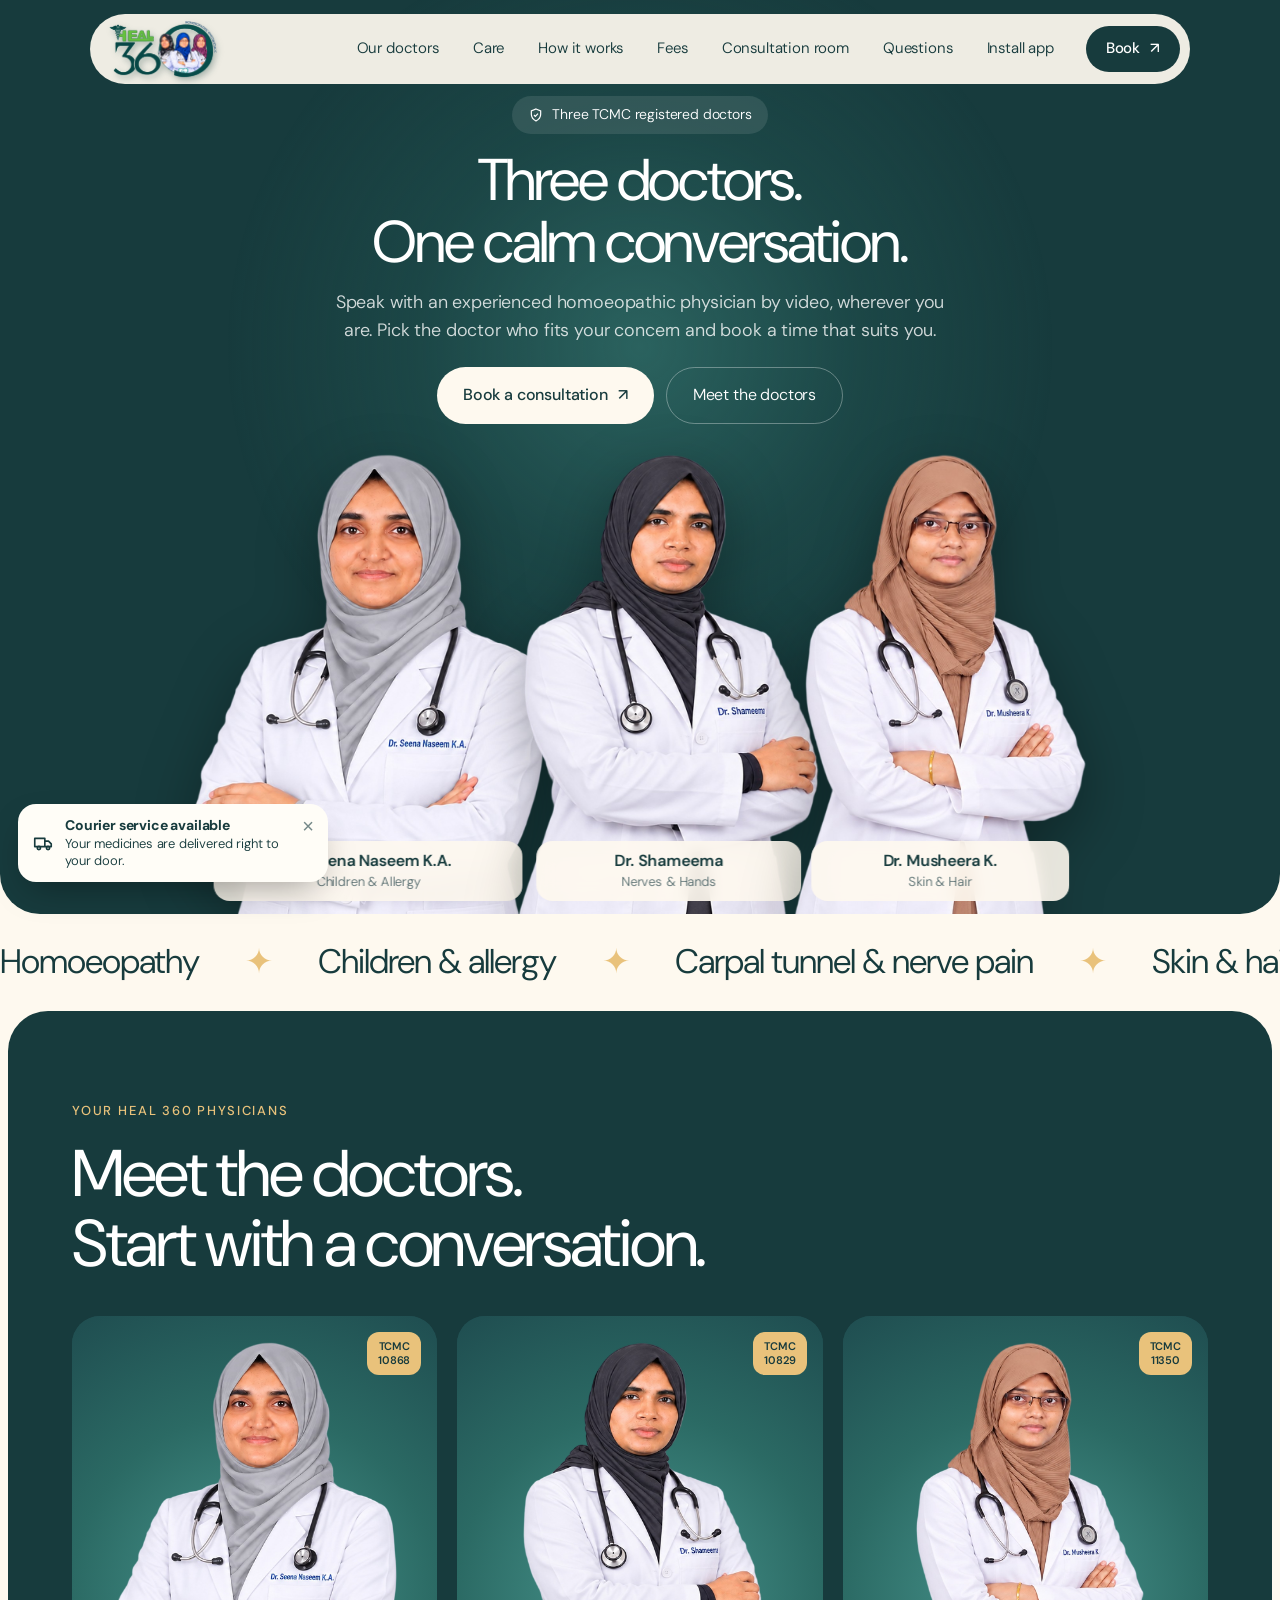
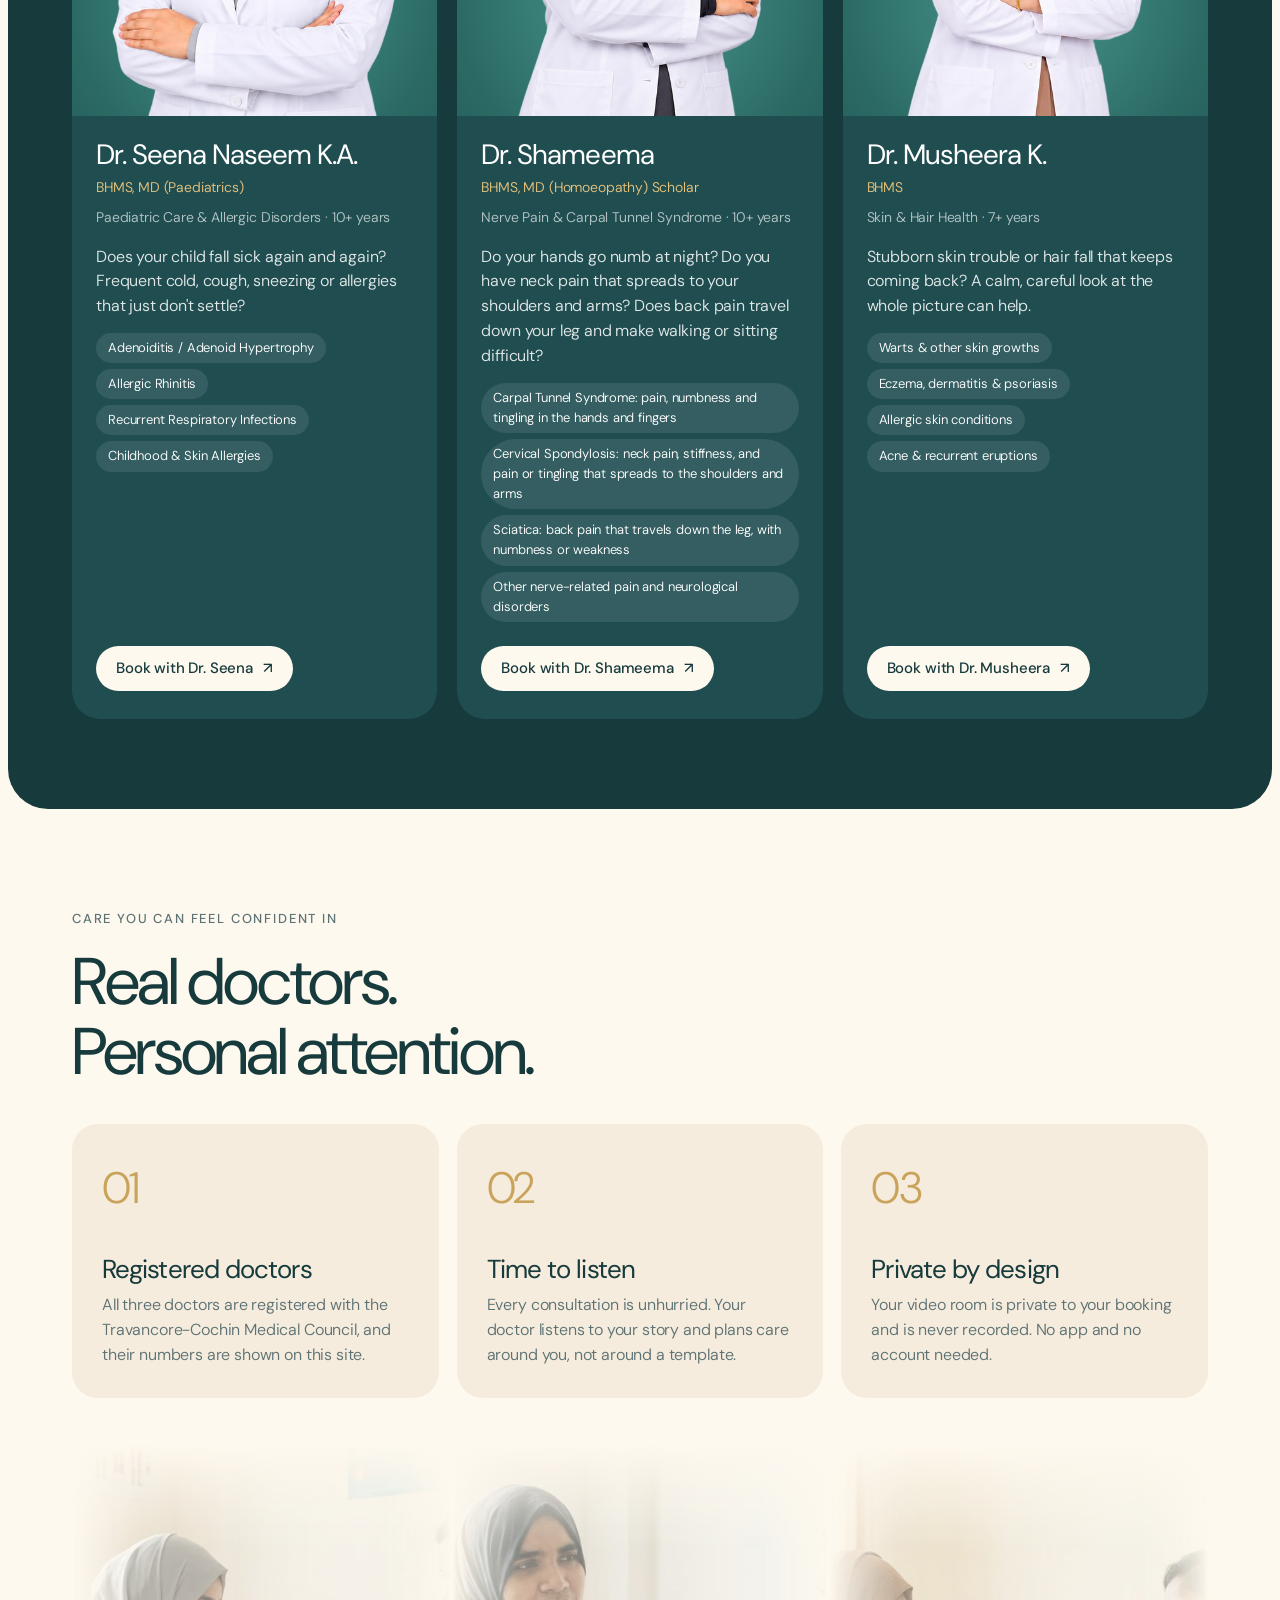
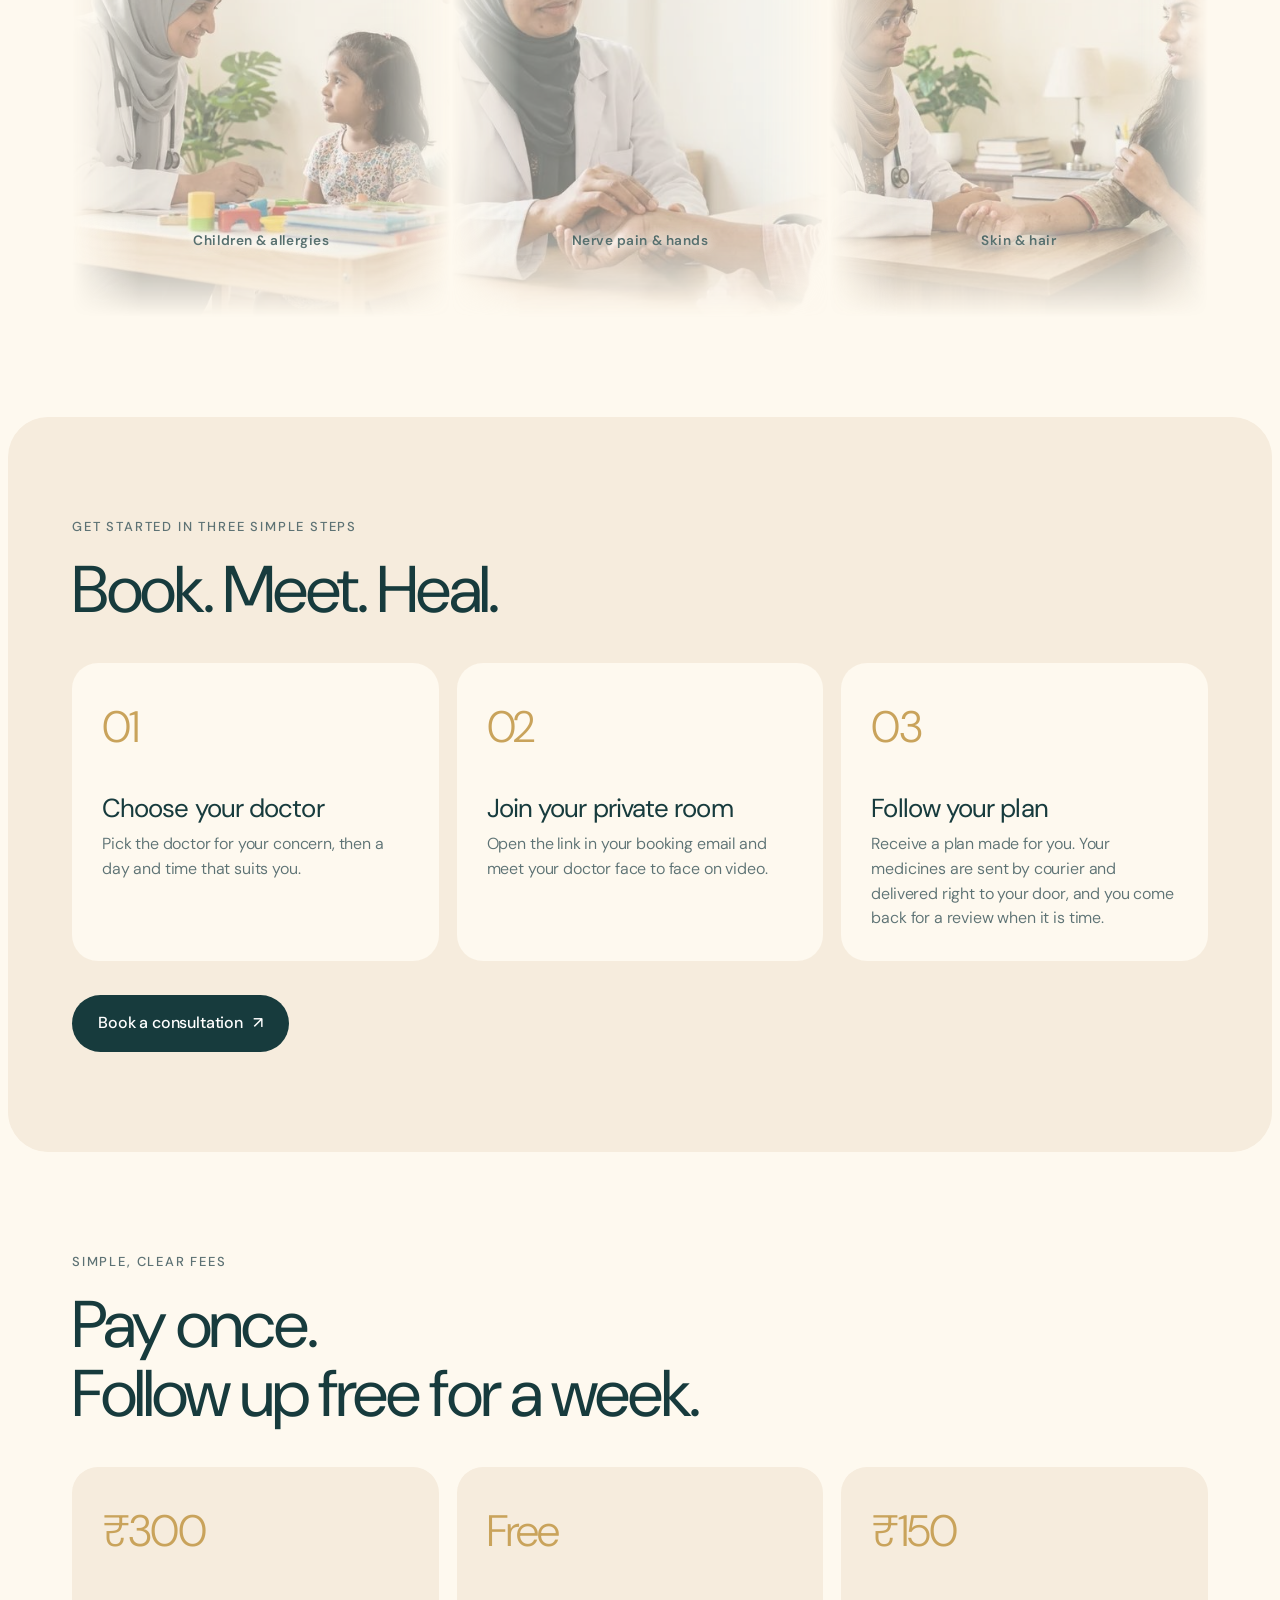
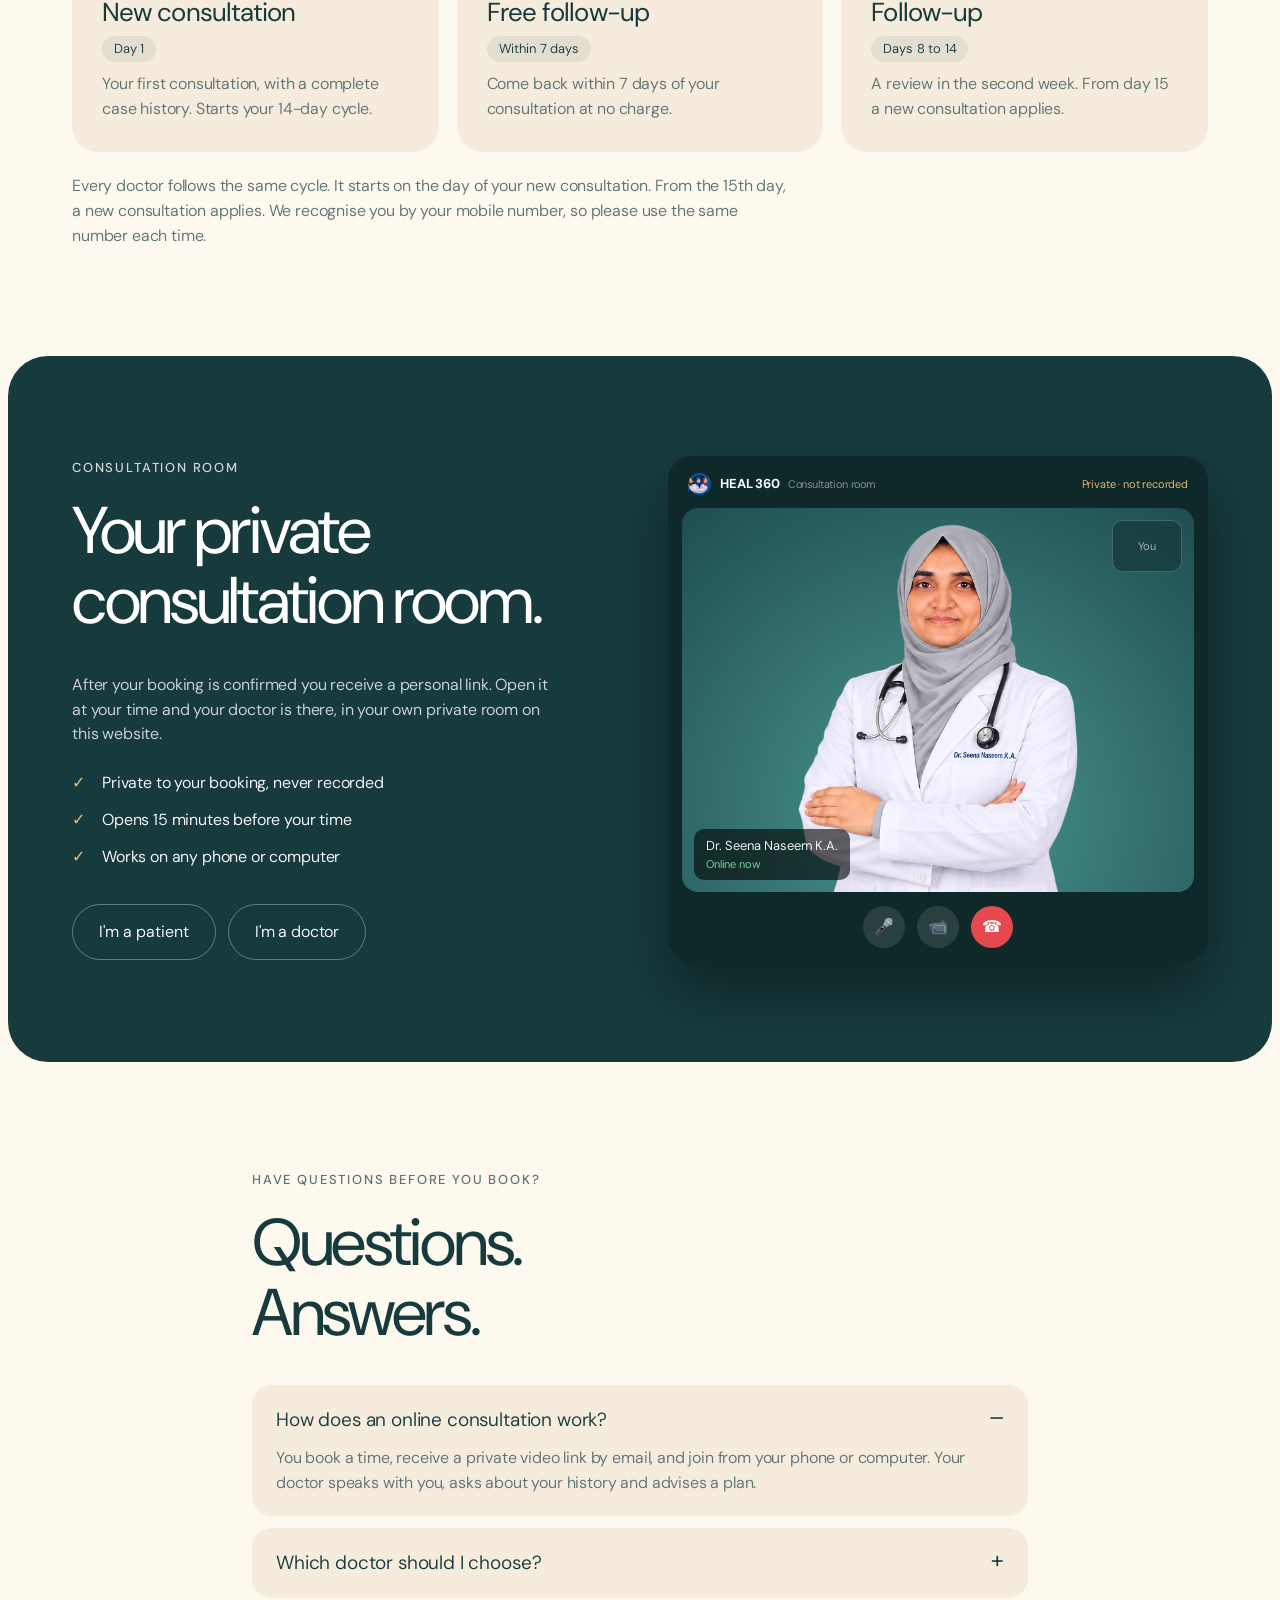
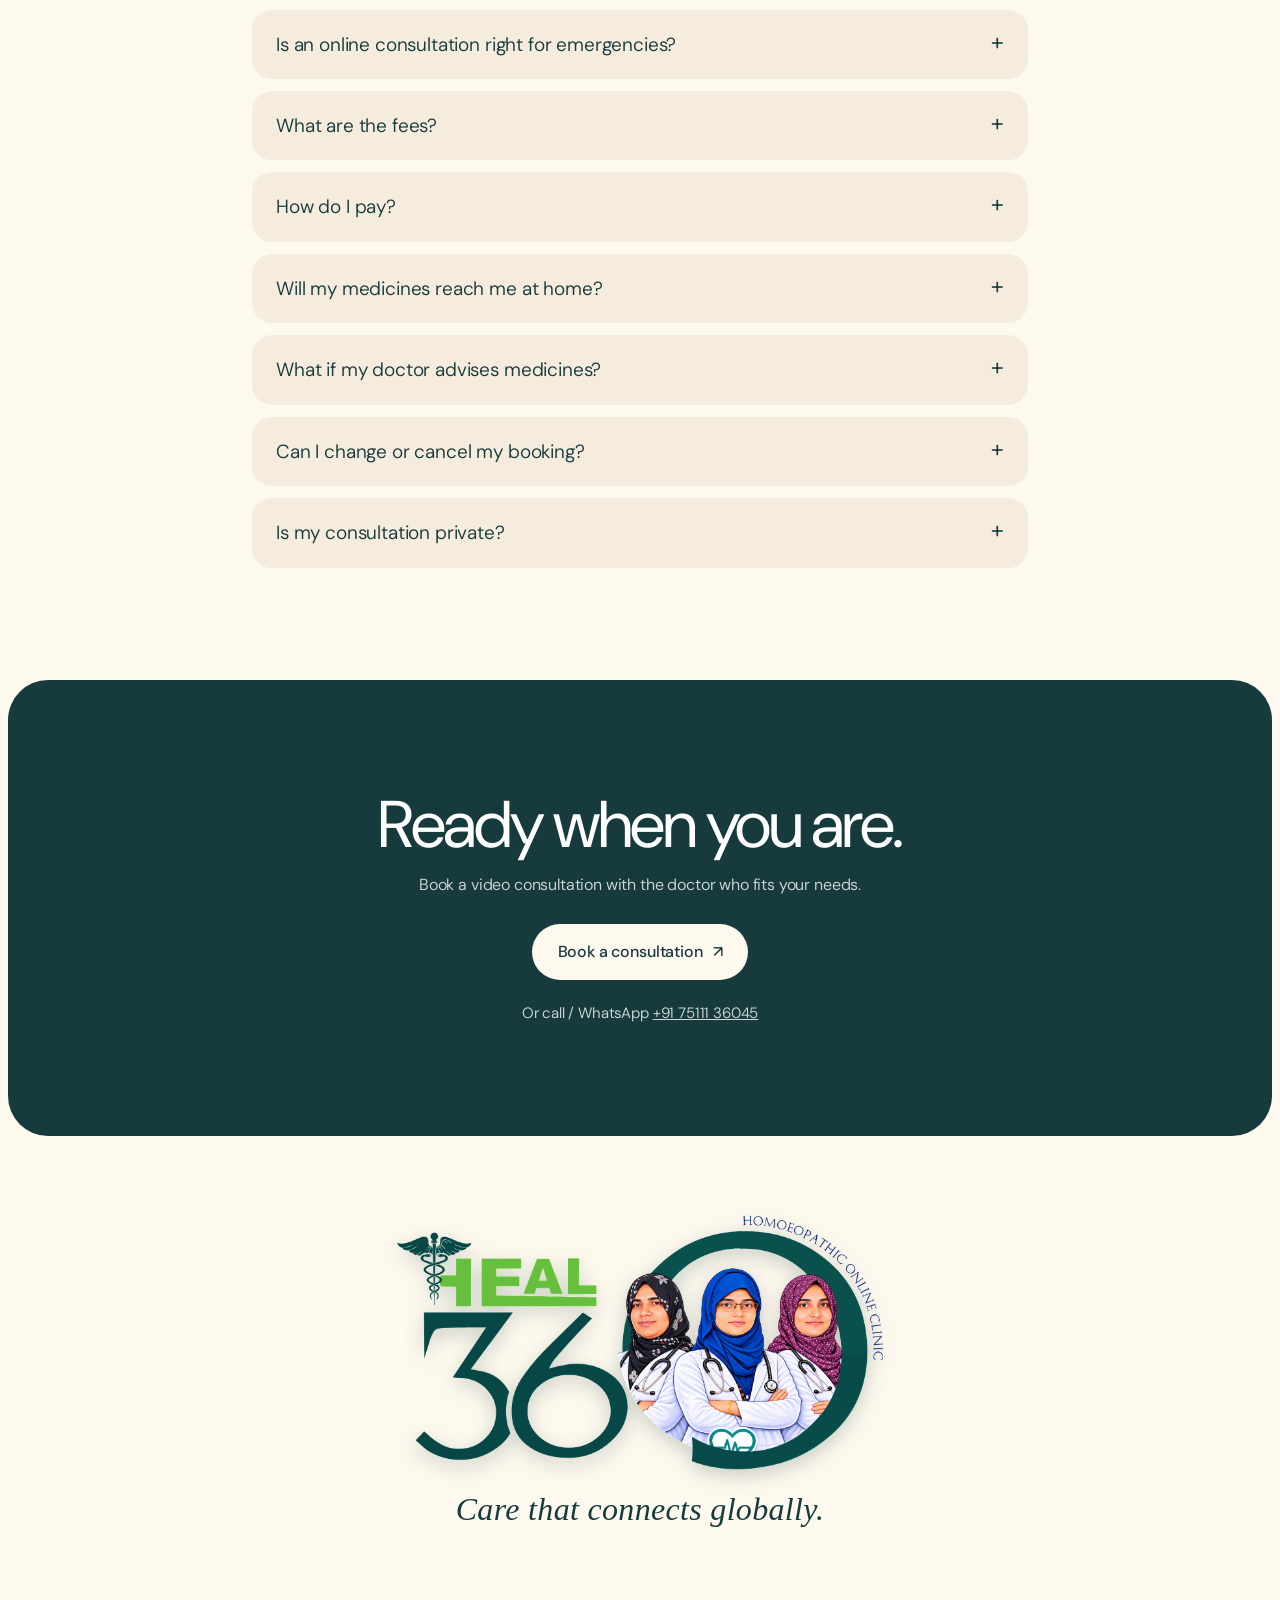
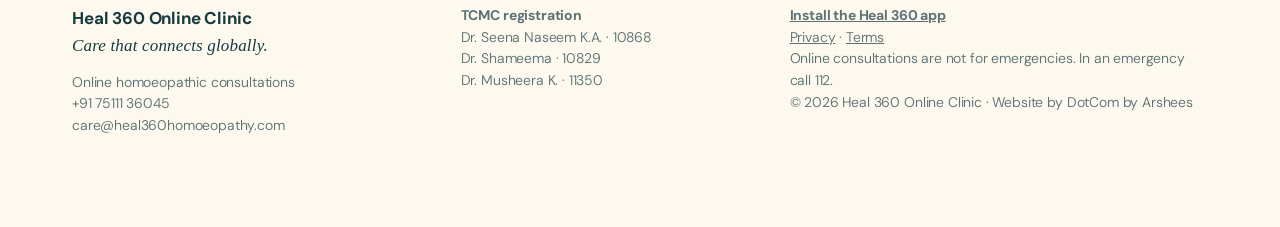
==== commit 2ad7ce06: "Sharper logo: rebuild transparent logos from the 4500px originals, soften shadow Co-Authored-By: Cla" ====
--- a/index.html
+++ b/index.html
@@ -30,7 +30,7 @@
 <body>
 
 <header class="pill" id="top">
-  <a class="brand" href="#top"><img class="navlogo" src="logo-real/heal360-logo-nav.png?v=4" width="460" height="242" alt="Heal 360 Homoeopathy Online Clinic. Care that connects globally."></a>
+  <a class="brand" href="#top"><img class="navlogo" src="logo-real/heal360-logo-nav.png?v=5" width="460" height="242" alt="Heal 360 Homoeopathy Online Clinic. Care that connects globally."></a>
   <nav id="nav">
     <a href="#doctors">Our doctors</a>
     <a href="#care">Care</a>
@@ -172,7 +172,7 @@
   </div>
 </section>
 <section class="brandband" aria-label="Heal 360">
-  <div class="wrap"><img src="logo-real/heal360-logo-transparent.png?v=4" alt="Heal 360 Homoeopathy Online Clinic" width="1100" height="579" loading="lazy"><p class="slogan">Care that connects globally.</p></div>
+  <div class="wrap"><img src="logo-real/heal360-logo-transparent.png?v=5" alt="Heal 360 Homoeopathy Online Clinic" width="1100" height="579" loading="lazy"><p class="slogan">Care that connects globally.</p></div>
 </section>
 </main>
 
--- a/style.css
+++ b/style.css
@@ -167,6 +167,6 @@
 
 /* 3D feel for the logo: thin edge + soft shadow, gentle lift on hover */
 .navlogo{filter:drop-shadow(.6px .9px 0 #0a4a47) drop-shadow(2px 3px 3px rgba(7,52,50,.3));transition:transform .4s ease}
-.brandband img{filter:drop-shadow(1px 1.6px 0 #0a4a47) drop-shadow(2px 3.5px 0 #083f3d) drop-shadow(5px 9px 10px rgba(7,52,50,.3));transition:transform .5s ease}
+.brandband img{filter:drop-shadow(0 6px 10px rgba(7,52,50,.22));transition:transform .5s ease}
 .brandband img:hover,.brand:hover .navlogo{transform:translateY(-2px) scale(1.02)}
 @media(prefers-reduced-motion:reduce){.navlogo,.brandband img{transition:none}.brandband img:hover,.brand:hover .navlogo{transform:none}}
